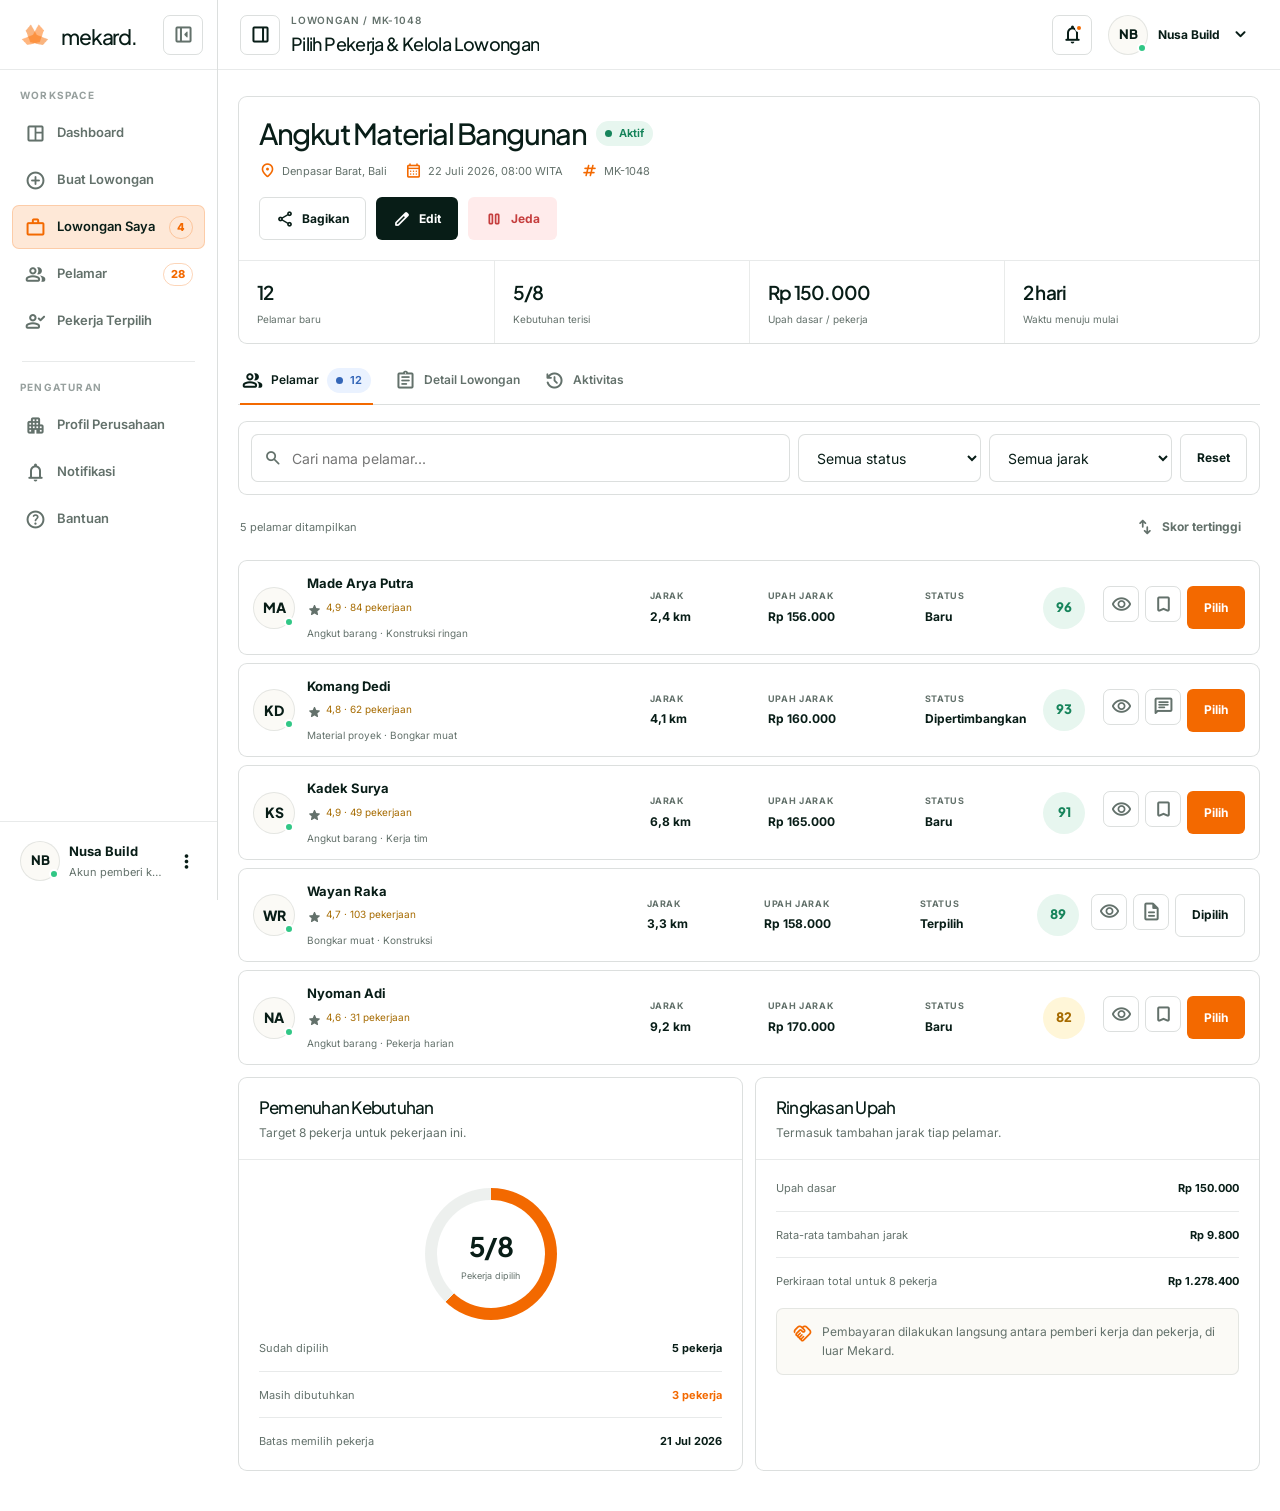
==== employer/jobs/123/index.html @ ab4a64ca "fix: revisi" ====
<!doctype html>
<html lang="id">
<head>
<meta charset="utf-8"/>
<meta content="width=device-width, initial-scale=1" name="viewport"/>
<meta content="Halaman pemberi kerja untuk melihat pelamar, membandingkan saran upah, dan memilih pekerja." name="description"/>
<title>Pilih Pekerja &amp; Kelola Lowongan | Mekard Pemberi Kerja</title>
<link href="https://fonts.googleapis.com" rel="preconnect"/>
<link crossorigin="" href="https://fonts.gstatic.com" rel="preconnect"/>
<link href="https://fonts.googleapis.com/css2?family=Inter:wght@400;500;600;700&amp;family=Plus+Jakarta+Sans:wght@500;600;700&amp;family=Material+Symbols+Rounded:opsz,wght,FILL,GRAD@20..48,400,0,0" rel="stylesheet"/>
<link href="../../../assets/dashboard.css" rel="stylesheet"/>
</head>
<body data-sidebar="normal">
<div class="app-shell">
<aside aria-label="Navigasi pemberi kerja" class="sidebar">
<div class="sidebar__header">
<a aria-label="Mekard, buka dashboard pemberi kerja" class="brand" href="../../dashboard/"><img alt="" aria-hidden="true" class="brand__mark" height="197" src="../../../assets/mekard-mark.png" width="197"/><span class="brand__word">mekard.</span></a>
<button aria-label="Perkecil sidebar" class="sidebar__quick-toggle" data-sidebar-close="" type="button">
<span aria-hidden="true" class="material-symbols-rounded">left_panel_close</span>
</button>
</div>
<div class="sidebar__content">
<p class="sidebar__label">Workspace</p>
<nav class="sidebar__nav">
<a class="nav-item" data-tooltip="Dashboard" href="../../dashboard/">
<span aria-hidden="true" class="nav-item__icon material-symbols-rounded">space_dashboard</span>
<span class="nav-item__text">Dashboard</span>
</a>
<a class="nav-item" data-tooltip="Buat Lowongan" href="../create/">
<span aria-hidden="true" class="nav-item__icon material-symbols-rounded">add_circle</span>
<span class="nav-item__text">Buat Lowongan</span>
</a>
<a class="nav-item is-active" data-tooltip="Lowongan Saya" href="./">
<span aria-hidden="true" class="nav-item__icon material-symbols-rounded">work</span>
<span class="nav-item__text">Lowongan Saya</span>
<span class="nav-item__badge">4</span>
</a>
<a class="nav-item" data-tooltip="Pelamar" href="#applicants">
<span aria-hidden="true" class="nav-item__icon material-symbols-rounded">group</span>
<span class="nav-item__text">Pelamar</span>
<span class="nav-item__badge">28</span>
</a>
<a class="nav-item" data-tooltip="Pekerja Terpilih" href="#applicants">
<span aria-hidden="true" class="nav-item__icon material-symbols-rounded">person_check</span>
<span class="nav-item__text">Pekerja Terpilih</span>
</a>
</nav>
<div class="sidebar__divider"></div>
<p class="sidebar__label">Pengaturan</p>
<nav class="sidebar__nav">
<a class="nav-item" data-tooltip="Profil Perusahaan" href="#">
<span aria-hidden="true" class="nav-item__icon material-symbols-rounded">apartment</span>
<span class="nav-item__text">Profil Perusahaan</span>
</a>
<a class="nav-item" data-tooltip="Notifikasi" href="#">
<span aria-hidden="true" class="nav-item__icon material-symbols-rounded">notifications</span>
<span class="nav-item__text">Notifikasi</span>
</a>
<a class="nav-item" data-tooltip="Bantuan" href="#">
<span aria-hidden="true" class="nav-item__icon material-symbols-rounded">help</span>
<span class="nav-item__text">Bantuan</span>
</a>
</nav>
</div>
<div class="sidebar__footer">
<a class="sidebar-profile" href="#profil">
<span class="avatar">NB</span>
<span class="sidebar-profile__copy"><strong>Nusa Build</strong><span>Akun pemberi kerja</span></span>
<span aria-hidden="true" class="material-symbols-rounded">more_vert</span>
</a>
</div>
</aside>
<div aria-hidden="true" class="mobile-overlay" data-mobile-overlay=""></div>
<div class="main-shell">
<header class="topbar">
<div class="topbar__left">
<button aria-label="Ganti tampilan sidebar" class="icon-button sidebar-state-button" data-sidebar-cycle="" title="Ganti tampilan sidebar" type="button">
<span aria-hidden="true" class="material-symbols-rounded">dock_to_left</span>
</button>
<div class="page-heading">
<span class="page-heading__eyebrow">Lowongan / MK-1048</span>
<h1>Pilih Pekerja &amp; Kelola Lowongan</h1>
</div>
</div>
<div class="topbar__right">
<label class="topbar-search">
<span aria-hidden="true" class="material-symbols-rounded">search</span>
<span class="sr-only">Cari pelamar</span>
<input data-applicant-search="" placeholder="Cari pelamar..." type="search"/>
</label>
<button aria-label="Notifikasi" class="icon-button notification-dot" data-demo-action="" data-demo-message="12 pelamar baru untuk lowongan ini." data-demo-title="Notifikasi" type="button">
<span aria-hidden="true" class="material-symbols-rounded">notifications</span>
</button>
<button aria-label="Buka profil" class="header-profile" type="button">
<span class="avatar">NB</span>
<span class="header-profile__copy"><strong>Nusa Build</strong><span>Pemberi kerja terverifikasi</span></span>
<span aria-hidden="true" class="material-symbols-rounded">expand_more</span>
</button>
</div>
</header>
<main class="app-content" id="main-content">
<section aria-labelledby="job-title" class="card job-hero">
<div class="job-hero__top">
<div>
<div class="job-hero__title-row">
<h2 id="job-title">Angkut Material Bangunan</h2>
<span class="status status--active">Aktif</span>
</div>
<div class="job-hero__meta">
<span><span aria-hidden="true" class="material-symbols-rounded">location_on</span> Denpasar Barat, Bali</span>
<span><span aria-hidden="true" class="material-symbols-rounded">calendar_month</span> 22 Juli 2026, 08:00 WITA</span>
<span><span aria-hidden="true" class="material-symbols-rounded">tag</span> MK-1048</span>
</div>
</div>
<div class="content-header__actions">
<button class="button button--outline" data-demo-action="" data-demo-message="Tautan lowongan siap dibagikan." data-demo-title="Tautan disalin" type="button">
<span aria-hidden="true" class="material-symbols-rounded">share</span> Bagikan
                </button>
<a class="button button--dark" href="../create/">
<span aria-hidden="true" class="material-symbols-rounded">edit</span> Edit
                </a>
<button class="button button--danger" data-demo-action="" data-demo-message="Lowongan tidak menerima pelamar baru sementara waktu." data-demo-title="Lowongan dijeda" type="button">
<span aria-hidden="true" class="material-symbols-rounded">pause</span> Jeda
                </button>
</div>
</div>
<div class="job-hero__stats">
<div class="job-hero__stat"><strong>12</strong><span>Pelamar baru</span></div>
<div class="job-hero__stat"><strong data-current="5" data-quota-value="" data-total="8">5/8</strong><span>Kebutuhan terisi</span></div>
<div class="job-hero__stat"><strong>Rp 150.000</strong><span>Upah dasar / pekerja</span></div>
<div class="job-hero__stat"><strong>2 hari</strong><span>Waktu menuju mulai</span></div>
</div>
</section>
<nav aria-label="Navigasi detail lowongan" class="card tabs" data-tabs="job-detail">
<button aria-selected="true" class="tab-button is-active" data-tab-target="applicants-panel" role="tab" type="button">
<span aria-hidden="true" class="material-symbols-rounded">group</span> Pelamar <span class="status status--info">12</span>
</button>
<button aria-selected="false" class="tab-button" data-tab-target="detail-panel" role="tab" type="button">
<span aria-hidden="true" class="material-symbols-rounded">assignment</span> Detail Lowongan
            </button>
<button aria-selected="false" class="tab-button" data-tab-target="activity-panel" role="tab" type="button">
<span aria-hidden="true" class="material-symbols-rounded">history</span> Aktivitas
            </button>
</nav>
<section aria-labelledby="applicants" class="tab-panel is-active" data-tab-group="job-detail" id="applicants-panel">
<div class="applicants-layout">
<div>
<div class="card filter-bar">
<label class="filter-input">
<span aria-hidden="true" class="material-symbols-rounded">search</span>
<span class="sr-only">Cari nama pelamar</span>
<input class="input" data-applicant-search="" placeholder="Cari nama pelamar..." type="search"/>
</label>
<label>
<span class="sr-only">Filter status</span>
<select class="select" data-applicant-status="">
<option value="all">Semua status</option>
<option value="new">Baru</option>
<option value="shortlisted">Dipertimbangkan</option>
<option value="hired">Terpilih</option>
</select>
</label>
<label>
<span class="sr-only">Filter jarak</span>
<select class="select" data-applicant-distance="">
<option value="999">Semua jarak</option>
<option value="3">Maks. 3 km</option>
<option value="5">Maks. 5 km</option>
<option value="10">Maks. 10 km</option>
</select>
</label>
<button class="button button--outline" data-reset-filter="" type="button">Reset</button>
</div>
<div class="inline-actions" style="justify-content: space-between; margin: 0 2px 12px">
<span class="muted" data-applicant-result="" style="font-size: 11px">5 pelamar ditampilkan</span>
<button class="button button--ghost button--small" data-demo-action="" data-demo-message="Pelamar diurutkan berdasarkan skor kecocokan." data-demo-title="Urutan diperbarui" type="button">
<span aria-hidden="true" class="material-symbols-rounded">swap_vert</span> Skor tertinggi
                  </button>
</div>
<div class="applicant-list" id="applicants">
<article class="applicant-card" data-applicant-card="" data-distance="2.4" data-name="Made Arya Putra" data-status="new" data-wage="Rp 156.000">
<div class="applicant-person">
<span class="avatar">MA</span>
<div class="applicant-person__copy">
<strong>Made Arya Putra</strong>
<span class="rating"><span aria-hidden="true" class="material-symbols-rounded">star</span> 4,9 · 84 pekerjaan</span>
<span>Angkut barang · Konstruksi ringan</span>
</div>
</div>
<div class="applicant-fact"><span>Jarak</span><strong>2,4 km</strong></div>
<div class="applicant-fact"><span>Upah jarak</span><strong>Rp 156.000</strong></div>
<div class="applicant-fact"><span>Status</span><strong data-applicant-status-label="">Baru</strong></div>
<span class="score" title="Skor kecocokan">96</span>
<div class="applicant-actions">
<button aria-label="Lihat profil" class="icon-button" data-demo-action="" data-demo-message="Profil Made Arya Putra ditampilkan." data-demo-title="Profil dibuka" type="button"><span aria-hidden="true" class="material-symbols-rounded">visibility</span></button>
<button aria-label="Simpan pelamar" class="icon-button" data-demo-action="" data-demo-message="Made Arya Putra masuk daftar pilihan." data-demo-title="Pelamar disimpan" type="button"><span aria-hidden="true" class="material-symbols-rounded">bookmark</span></button>
<button class="button button--primary button--small" data-hire-applicant="" type="button">Pilih</button>
</div>
</article>
<article class="applicant-card" data-applicant-card="" data-distance="4.1" data-name="Komang Dedi" data-status="shortlisted" data-wage="Rp 160.000">
<div class="applicant-person">
<span class="avatar">KD</span>
<div class="applicant-person__copy">
<strong>Komang Dedi</strong>
<span class="rating"><span aria-hidden="true" class="material-symbols-rounded">star</span> 4,8 · 62 pekerjaan</span>
<span>Material proyek · Bongkar muat</span>
</div>
</div>
<div class="applicant-fact"><span>Jarak</span><strong>4,1 km</strong></div>
<div class="applicant-fact"><span>Upah jarak</span><strong>Rp 160.000</strong></div>
<div class="applicant-fact"><span>Status</span><strong data-applicant-status-label="">Dipertimbangkan</strong></div>
<span class="score">93</span>
<div class="applicant-actions">
<button aria-label="Lihat profil" class="icon-button" data-demo-action="" data-demo-message="Profil Komang Dedi ditampilkan." data-demo-title="Profil dibuka" type="button"><span aria-hidden="true" class="material-symbols-rounded">visibility</span></button>
<button aria-label="Kirim pesan" class="icon-button" data-demo-action="" data-demo-message="Ruang percakapan dengan Komang Dedi dibuka." data-demo-title="Pesan dibuka" type="button"><span aria-hidden="true" class="material-symbols-rounded">chat</span></button>
<button class="button button--primary button--small" data-hire-applicant="" type="button">Pilih</button>
</div>
</article>
<article class="applicant-card" data-applicant-card="" data-distance="6.8" data-name="Kadek Surya" data-status="new" data-wage="Rp 165.000">
<div class="applicant-person">
<span class="avatar">KS</span>
<div class="applicant-person__copy">
<strong>Kadek Surya</strong>
<span class="rating"><span aria-hidden="true" class="material-symbols-rounded">star</span> 4,9 · 49 pekerjaan</span>
<span>Angkut barang · Kerja tim</span>
</div>
</div>
<div class="applicant-fact"><span>Jarak</span><strong>6,8 km</strong></div>
<div class="applicant-fact"><span>Upah jarak</span><strong>Rp 165.000</strong></div>
<div class="applicant-fact"><span>Status</span><strong data-applicant-status-label="">Baru</strong></div>
<span class="score">91</span>
<div class="applicant-actions">
<button aria-label="Lihat profil" class="icon-button" data-demo-action="" data-demo-message="Profil Kadek Surya ditampilkan." data-demo-title="Profil dibuka" type="button"><span aria-hidden="true" class="material-symbols-rounded">visibility</span></button>
<button aria-label="Simpan pelamar" class="icon-button" data-demo-action="" data-demo-message="Kadek Surya masuk daftar pilihan." data-demo-title="Pelamar disimpan" type="button"><span aria-hidden="true" class="material-symbols-rounded">bookmark</span></button>
<button class="button button--primary button--small" data-hire-applicant="" type="button">Pilih</button>
</div>
</article>
<article class="applicant-card" data-applicant-card="" data-distance="3.3" data-name="Wayan Raka" data-status="hired" data-wage="Rp 158.000">
<div class="applicant-person">
<span class="avatar">WR</span>
<div class="applicant-person__copy">
<strong>Wayan Raka</strong>
<span class="rating"><span aria-hidden="true" class="material-symbols-rounded">star</span> 4,7 · 103 pekerjaan</span>
<span>Bongkar muat · Konstruksi</span>
</div>
</div>
<div class="applicant-fact"><span>Jarak</span><strong>3,3 km</strong></div>
<div class="applicant-fact"><span>Upah jarak</span><strong>Rp 158.000</strong></div>
<div class="applicant-fact"><span>Status</span><strong data-applicant-status-label="">Terpilih</strong></div>
<span class="score">89</span>
<div class="applicant-actions">
<button aria-label="Lihat profil" class="icon-button" data-demo-action="" data-demo-message="Profil Wayan Raka ditampilkan." data-demo-title="Profil dibuka" type="button"><span aria-hidden="true" class="material-symbols-rounded">visibility</span></button>
<button aria-label="Lihat detail pekerja terpilih" class="icon-button" data-demo-action="" data-demo-message="Detail Wayan Raka sebagai pekerja terpilih ditampilkan." data-demo-title="Detail pilihan dibuka" type="button"><span aria-hidden="true" class="material-symbols-rounded">description</span></button>
<button class="button button--outline button--small" disabled="" type="button">Dipilih</button>
</div>
</article>
<article class="applicant-card" data-applicant-card="" data-distance="9.2" data-name="Nyoman Adi" data-status="new" data-wage="Rp 170.000">
<div class="applicant-person">
<span class="avatar">NA</span>
<div class="applicant-person__copy">
<strong>Nyoman Adi</strong>
<span class="rating"><span aria-hidden="true" class="material-symbols-rounded">star</span> 4,6 · 31 pekerjaan</span>
<span>Angkut barang · Pekerja harian</span>
</div>
</div>
<div class="applicant-fact"><span>Jarak</span><strong>9,2 km</strong></div>
<div class="applicant-fact"><span>Upah jarak</span><strong>Rp 170.000</strong></div>
<div class="applicant-fact"><span>Status</span><strong data-applicant-status-label="">Baru</strong></div>
<span class="score score--medium">82</span>
<div class="applicant-actions">
<button aria-label="Lihat profil" class="icon-button" data-demo-action="" data-demo-message="Profil Nyoman Adi ditampilkan." data-demo-title="Profil dibuka" type="button"><span aria-hidden="true" class="material-symbols-rounded">visibility</span></button>
<button aria-label="Simpan pelamar" class="icon-button" data-demo-action="" data-demo-message="Nyoman Adi masuk daftar pilihan." data-demo-title="Pelamar disimpan" type="button"><span aria-hidden="true" class="material-symbols-rounded">bookmark</span></button>
<button class="button button--primary button--small" data-hire-applicant="" type="button">Pilih</button>
</div>
</article>
</div>
</div>
<aside>
<article class="card">
<header class="card__header">
<div class="card__header-copy"><h3 class="card-title">Pemenuhan Kebutuhan</h3><p>Target 8 pekerja untuk pekerjaan ini.</p></div>
</header>
<div class="card__body">
<div class="quota-ring" data-quota-ring="">
<div class="quota-ring__copy"><strong data-current="5" data-quota-value="" data-total="8">5/8</strong><span>Pekerja dipilih</span></div>
</div>
<div class="summary-list">
<div class="summary-row"><span>Sudah dipilih</span><strong>5 pekerja</strong></div>
<div class="summary-row"><span>Masih dibutuhkan</span><strong class="text-orange">3 pekerja</strong></div>
<div class="summary-row"><span>Batas memilih pekerja</span><strong>21 Jul 2026</strong></div>
</div>
</div>
</article>
<article class="card" style="margin-top: 18px">
<header class="card__header">
<div class="card__header-copy"><h3 class="card-title">Ringkasan Upah</h3><p>Termasuk tambahan jarak tiap pelamar.</p></div>
</header>
<div class="card__body">
<div class="summary-list">
<div class="summary-row"><span>Upah dasar</span><strong>Rp 150.000</strong></div>
<div class="summary-row"><span>Rata-rata tambahan jarak</span><strong>Rp 9.800</strong></div>
<div class="summary-row"><span>Perkiraan total untuk 8 pekerja</span><strong>Rp 1.278.400</strong></div>
</div>
<div class="system-note system-note--compact"><span aria-hidden="true" class="material-symbols-rounded">handshake</span><span>Pembayaran dilakukan langsung antara pemberi kerja dan pekerja, di luar Mekard.</span></div>
</div>
</article>
</aside>
</div>
</section>
<section class="tab-panel" data-tab-group="job-detail" id="detail-panel">
<div class="detail-grid">
<article class="card detail-block">
<header class="card__header"><div class="card__header-copy"><h3 class="card-title">Deskripsi Pekerjaan</h3><p>Informasi yang ditampilkan kepada pekerja.</p></div></header>
<div class="card__body"><p>Memindahkan semen, pasir, bata, dan material ringan dari area bongkar menuju tempat penyimpanan proyek. Pekerja mengikuti arahan mandor, menjaga area tetap aman, dan menggunakan alat pelindung yang disediakan.</p></div>
</article>
<article class="card detail-block">
<header class="card__header"><div class="card__header-copy"><h3 class="card-title">Rincian Pekerjaan</h3><p>Rincian yang dipakai untuk saran upah dan pelaksanaan kerja.</p></div></header>
<div class="card__body">
<div class="detail-list">
<div><span>Kategori</span><strong>Angkut &amp; Pindahan</strong></div>
<div><span>Keterampilan</span><strong>Terampil</strong></div>
<div><span>Durasi</span><strong>5 jam</strong></div>
<div><span>Risiko</span><strong>Sedang</strong></div>
<div><span>Jadwal</span><strong>Normal</strong></div>
<div><span>APD</span><strong>Disediakan</strong></div>
</div>
</div>
</article>
<article class="card detail-block">
<header class="card__header"><div class="card__header-copy"><h3 class="card-title">Lokasi Kerja</h3><p>Area kerja dan instruksi kedatangan.</p></div></header>
<div class="card__body"><p>Jl. Mahendradata No. 18, Denpasar Barat, Bali. Masuk melalui gerbang proyek sebelah utara dan lapor kepada petugas keamanan sebelum menuju area bongkar.</p></div>
</article>
<article class="card detail-block">
<header class="card__header"><div class="card__header-copy"><h3 class="card-title">Catatan Upah</h3><p>Hal yang perlu dibicarakan langsung dengan pekerja.</p></div></header>
<div class="card__body"><p>Besaran upah ditampilkan di Mekard sebagai acuan. Cara dan waktu pembayaran disepakati langsung antara pemberi kerja dan pekerja di luar Mekard.</p></div>
</article>
</div>
</section>
<section class="tab-panel" data-tab-group="job-detail" id="activity-panel">
<article class="card">
<header class="card__header"><div class="card__header-copy"><h3 class="card-title">Perkembangan Lowongan</h3><p>Pembaruan terbaru dari lowongan dan pelamar.</p></div></header>
<div class="card__body timeline">
<div class="timeline-item">
<span class="timeline-item__icon"><span aria-hidden="true" class="material-symbols-rounded">person_add</span></span>
<div class="timeline-item__copy"><strong>Made Arya Putra melamar</strong><span>Skor kecocokan 96 dan jarak 2,4 km.</span></div>
<time>18:42</time>
</div>
<div class="timeline-item">
<span class="timeline-item__icon"><span aria-hidden="true" class="material-symbols-rounded">payments</span></span>
<div class="timeline-item__copy"><strong>Rekomendasi upah diperbarui</strong><span>Kompensasi jarak menyesuaikan lokasi pelamar terbaru.</span></div>
<time>17:10</time>
</div>
<div class="timeline-item">
<span class="timeline-item__icon"><span aria-hidden="true" class="material-symbols-rounded">group_add</span></span>
<div class="timeline-item__copy"><strong>Wayan Raka dipilih</strong><span>Wayan sudah diberi kabar dan kebutuhan pekerja telah diperbarui.</span></div>
<time>14:25</time>
</div>
<div class="timeline-item">
<span class="timeline-item__icon"><span aria-hidden="true" class="material-symbols-rounded">publish</span></span>
<div class="timeline-item__copy"><strong>Lowongan dipublikasikan</strong><span>Lowongan tersedia untuk pekerja di radius 15 km.</span></div>
<time>19 Jul</time>
</div>
</div>
</article>
</section>
</main>
</div>
</div>
<div class="modal-backdrop" data-modal-backdrop="" hidden="">
<section aria-labelledby="hire-modal-title" aria-modal="true" class="modal" role="dialog">
<div class="modal__body">
<span aria-hidden="true" class="modal__icon material-symbols-rounded">person_check</span>
<h2 id="hire-modal-title">Pilih pekerja ini?</h2>
<p>Anda akan memilih <strong data-modal-name="">Pelamar</strong> untuk pekerjaan ini. Pastikan jadwal dan upah sudah dibicarakan langsung.</p>
<div class="modal__summary">
<div><span>Upah yang ditawarkan</span><strong data-modal-wage="">—</strong></div>
<div><span>Jarak ke lokasi</span><strong data-modal-distance="">—</strong></div>
<div><span>Pembayaran</span><strong class="text-orange">Diatur langsung</strong></div>
</div>
</div>
<footer class="modal__footer">
<button class="button button--outline" data-modal-close="" type="button">Batal</button>
<button class="button button--primary" data-confirm-hire="" type="button"><span aria-hidden="true" class="material-symbols-rounded">check</span> Ya, Pilih Pekerja</button>
</footer>
</section>
</div>
<div aria-live="polite" class="toast-region" data-toast-region=""></div>
<script src="../../../assets/dashboard.js"></script>
</body>
</html>
---- assets/dashboard.css ----
:root {
  --ink: #081d17;
  --ink-2: #12362c;
  --orange: #f36900;
  --orange-dark: #d95e00;
  --paper: #fbfaf6;
  --muted: #63716b;
  --white: #ffffff;
  --line: rgba(8, 29, 23, 0.14);
  --line-soft: rgba(8, 29, 23, 0.08);
  --orange-soft: rgba(243, 105, 0, 0.13);
  --orange-hover: #fee8d7;
  --green-soft: #e7f6ef;
  --green: #16845b;
  --yellow-soft: #fff6d8;
  --yellow: #a66b00;
  --red-soft: #ffebeb;
  --red: #c53d3d;
  --blue-soft: #eaf2ff;
  --blue: #3466b8;
  --sidebar-wide: 280px;
  --sidebar-compact: 88px;
  --header-height: 76px;
  --radius-xs: 6px;
  --radius-sm: 10px;
  --radius-md: 18px;
  --radius-lg: 26px;
  --shadow-soft: 0 18px 48px rgba(8, 29, 23, 0.08);
  --shadow-card: 0 10px 26px rgba(8, 29, 23, 0.06);
}

*,
*::before,
*::after {
  box-sizing: border-box;
}

html {
  scroll-behavior: smooth;
}

body {
  margin: 0;
  min-width: 320px;
  color: var(--ink);
  background: var(--paper);
  font-family: "Inter", system-ui, -apple-system, BlinkMacSystemFont, "Segoe UI", sans-serif;
  font-size: 15px;
  line-height: 1.5;
  -webkit-font-smoothing: antialiased;
  text-rendering: optimizeLegibility;
}

button,
input,
select,
textarea {
  font: inherit;
}

button,
a {
  -webkit-tap-highlight-color: transparent;
}

a {
  color: inherit;
  text-decoration: none;
}

button {
  color: inherit;
}

img,
svg {
  display: block;
  max-width: 100%;
}

[hidden] {
  display: none !important;
}

.sr-only {
  position: absolute;
  width: 1px;
  height: 1px;
  padding: 0;
  margin: -1px;
  overflow: hidden;
  clip: rect(0, 0, 0, 0);
  white-space: nowrap;
  border: 0;
}

.material-symbols-rounded {
  font-size: 21px;
  line-height: 1;
  font-variation-settings: "FILL" 0, "wght" 500, "GRAD" 0, "opsz" 24;
}

/* App shell */
.app-shell {
  min-height: 100vh;
}

.sidebar {
  position: fixed;
  inset: 0 auto 0 0;
  z-index: 140;
  width: var(--sidebar-wide);
  display: flex;
  flex-direction: column;
  color: var(--white);
  background: var(--ink);
  border-right: 1px solid rgba(255, 255, 255, 0.08);
  transition: width 220ms ease, transform 220ms ease;
}

.sidebar__header {
  min-height: var(--header-height);
  display: flex;
  align-items: center;
  justify-content: space-between;
  gap: 12px;
  padding: 0 20px 0 24px;
  border-bottom: 1px solid rgba(255, 255, 255, 0.09);
}

.brand {
  position: relative;
  min-width: 0;
  display: inline-flex;
  align-items: center;
  gap: 10px;
  padding-top: 5px;
  font-family: "Plus Jakarta Sans", sans-serif;
  font-size: 23px;
  font-weight: 600;
  letter-spacing: -0.055em;
  white-space: nowrap;
}

.brand__symbol {
  width: 30px;
  height: 30px;
  flex: 0 0 30px;
  display: inline-grid;
  place-items: center;
  color: var(--ink);
  background: var(--orange);
  border-radius: 9px 9px 9px 2px;
  font-size: 18px;
  font-weight: 800;
  letter-spacing: -0.06em;
}

.brand__word {
  overflow: hidden;
  transition: opacity 160ms ease, width 200ms ease;
}

.sidebar__quick-toggle,
.icon-button {
  width: 42px;
  height: 42px;
  flex: 0 0 42px;
  display: inline-flex;
  align-items: center;
  justify-content: center;
  background: transparent;
  border: 1px solid rgba(255, 255, 255, 0.15);
  border-radius: var(--radius-sm);
  cursor: pointer;
  transition: background-color 160ms ease, border-color 160ms ease, transform 160ms ease;
}

.sidebar__quick-toggle:hover,
.sidebar__quick-toggle:focus-visible {
  background: rgba(255, 255, 255, 0.08);
  border-color: rgba(255, 255, 255, 0.26);
}

.sidebar__content {
  min-height: 0;
  flex: 1 1 auto;
  overflow-y: auto;
  padding: 22px 16px;
  scrollbar-width: thin;
  scrollbar-color: rgba(255, 255, 255, 0.2) transparent;
}

.sidebar__label {
  margin: 0 10px 10px;
  color: rgba(255, 255, 255, 0.42);
  font-size: 11px;
  font-weight: 700;
  letter-spacing: 0.12em;
  text-transform: uppercase;
  white-space: nowrap;
  overflow: hidden;
}

.sidebar__nav {
  display: grid;
  gap: 6px;
}

.nav-item {
  position: relative;
  min-height: 48px;
  display: flex;
  align-items: center;
  gap: 14px;
  padding: 0 13px;
  color: rgba(255, 255, 255, 0.72);
  border-radius: 9px;
  font-size: 14px;
  font-weight: 600;
  white-space: nowrap;
  transition: color 160ms ease, background-color 160ms ease;
}

.nav-item:hover,
.nav-item:focus-visible {
  color: var(--white);
  background: rgba(255, 255, 255, 0.07);
  outline: 0;
}

.nav-item.is-active {
  color: var(--white);
  background: var(--orange);
}

.nav-item__icon {
  width: 24px;
  flex: 0 0 24px;
  display: inline-flex;
  justify-content: center;
}

.nav-item__text {
  overflow: hidden;
  text-overflow: ellipsis;
  transition: opacity 140ms ease;
}

.nav-item__badge {
  min-width: 23px;
  height: 23px;
  display: inline-flex;
  align-items: center;
  justify-content: center;
  margin-left: auto;
  padding: 0 7px;
  color: var(--ink);
  background: var(--white);
  border-radius: 999px;
  font-size: 11px;
  font-weight: 800;
}

.sidebar__divider {
  height: 1px;
  margin: 22px 10px;
  background: rgba(255, 255, 255, 0.1);
}

.sidebar__footer {
  padding: 16px;
  border-top: 1px solid rgba(255, 255, 255, 0.09);
}

.sidebar-profile {
  display: flex;
  align-items: center;
  gap: 12px;
  padding: 11px;
  background: rgba(255, 255, 255, 0.06);
  border: 1px solid rgba(255, 255, 255, 0.09);
  border-radius: 12px;
}

.avatar {
  position: relative;
  width: 40px;
  height: 40px;
  flex: 0 0 40px;
  display: inline-flex;
  align-items: center;
  justify-content: center;
  color: var(--ink);
  background: var(--orange-hover);
  border-radius: 50%;
  font-family: "Plus Jakarta Sans", sans-serif;
  font-size: 13px;
  font-weight: 800;
}

.avatar::after {
  content: "";
  position: absolute;
  right: 0;
  bottom: 1px;
  width: 10px;
  height: 10px;
  background: #31c786;
  border: 2px solid var(--ink);
  border-radius: 50%;
}

.sidebar-profile__copy {
  min-width: 0;
  flex: 1;
  overflow: hidden;
}

.sidebar-profile__copy strong,
.sidebar-profile__copy span {
  display: block;
  overflow: hidden;
  text-overflow: ellipsis;
  white-space: nowrap;
}

.sidebar-profile__copy strong {
  font-size: 13px;
}

.sidebar-profile__copy span {
  margin-top: 2px;
  color: rgba(255, 255, 255, 0.52);
  font-size: 11px;
}

.main-shell {
  min-height: 100vh;
  margin-left: var(--sidebar-wide);
  transition: margin-left 220ms ease;
}

.topbar {
  position: sticky;
  top: 0;
  z-index: 100;
  min-height: var(--header-height);
  display: grid;
  grid-template-columns: minmax(0, 1fr) auto;
  align-items: center;
  gap: 24px;
  padding: 0 34px;
  background: rgba(255, 255, 255, 0.93);
  border-bottom: 1px solid var(--line-soft);
  backdrop-filter: blur(14px);
  -webkit-backdrop-filter: blur(14px);
}

.topbar__left,
.topbar__right {
  min-width: 0;
  display: flex;
  align-items: center;
}

.topbar__left {
  gap: 14px;
}

.topbar__right {
  justify-content: flex-end;
  gap: 10px;
}

.topbar .icon-button {
  color: var(--ink);
  border-color: var(--line);
}

.topbar .icon-button:hover,
.topbar .icon-button:focus-visible {
  color: var(--orange);
  background: var(--orange-hover);
  border-color: rgba(243, 105, 0, 0.3);
  outline: 0;
}

.sidebar-state-button {
  display: inline-flex;
}

.page-heading {
  min-width: 0;
}

.page-heading__eyebrow {
  display: block;
  margin-bottom: 2px;
  color: var(--muted);
  font-size: 11px;
  font-weight: 700;
  text-transform: uppercase;
  letter-spacing: 0.08em;
}

.page-heading h1 {
  margin: 0;
  overflow: hidden;
  font-family: "Plus Jakarta Sans", sans-serif;
  font-size: 21px;
  font-weight: 650;
  letter-spacing: -0.035em;
  text-overflow: ellipsis;
  white-space: nowrap;
}

.topbar-search {
  position: relative;
  width: min(31vw, 380px);
}

.topbar-search .material-symbols-rounded {
  position: absolute;
  left: 15px;
  top: 50%;
  color: var(--muted);
  transform: translateY(-50%);
  pointer-events: none;
}

.topbar-search input {
  width: 100%;
  height: 44px;
  padding: 0 16px 0 44px;
  color: var(--ink);
  background: var(--paper);
  border: 1px solid transparent;
  border-radius: var(--radius-sm);
  outline: 0;
  transition: background-color 160ms ease, border-color 160ms ease;
}

.topbar-search input:focus {
  background: var(--white);
  border-color: rgba(243, 105, 0, 0.45);
}

.notification-dot {
  position: relative;
}

.notification-dot::after {
  content: "";
  position: absolute;
  top: 8px;
  right: 8px;
  width: 8px;
  height: 8px;
  background: var(--orange);
  border: 2px solid var(--white);
  border-radius: 50%;
}

.header-profile {
  min-width: 0;
  display: flex;
  align-items: center;
  gap: 10px;
  padding: 5px 6px 5px 5px;
  background: transparent;
  border: 1px solid transparent;
  border-radius: 12px;
  cursor: pointer;
}

.header-profile:hover,
.header-profile:focus-visible {
  background: var(--paper);
  border-color: var(--line-soft);
  outline: 0;
}

.header-profile__copy {
  min-width: 0;
  text-align: left;
}

.header-profile__copy strong,
.header-profile__copy span {
  display: block;
  max-width: 150px;
  overflow: hidden;
  text-overflow: ellipsis;
  white-space: nowrap;
}

.header-profile__copy strong {
  font-size: 12px;
}

.header-profile__copy span {
  color: var(--muted);
  font-size: 10px;
}

.app-content {
  width: min(100%, 1620px);
  margin-inline: auto;
  padding: 34px;
}

.mobile-overlay {
  position: fixed;
  inset: 0;
  z-index: 130;
  background: rgba(8, 29, 23, 0.54);
  opacity: 0;
  visibility: hidden;
  transition: opacity 180ms ease, visibility 180ms ease;
}

/* Sidebar states */
body[data-sidebar="compact"] .sidebar {
  width: var(--sidebar-compact);
}

body[data-sidebar="compact"] .main-shell {
  margin-left: var(--sidebar-compact);
}

body[data-sidebar="compact"] .sidebar__header {
  justify-content: center;
  padding-inline: 12px;
}

body[data-sidebar="compact"] .brand__word,
body[data-sidebar="compact"] .sidebar__label,
body[data-sidebar="compact"] .nav-item__text,
body[data-sidebar="compact"] .nav-item__badge,
body[data-sidebar="compact"] .sidebar-profile__copy,
body[data-sidebar="compact"] .sidebar-profile > .material-symbols-rounded,
body[data-sidebar="compact"] .sidebar__quick-toggle {
  display: none;
}

body[data-sidebar="compact"] .sidebar__content {
  padding-inline: 12px;
}

body[data-sidebar="compact"] .nav-item {
  justify-content: center;
  padding-inline: 0;
}

body[data-sidebar="compact"] .nav-item::after {
  content: attr(data-tooltip);
  position: absolute;
  left: calc(100% + 12px);
  top: 50%;
  z-index: 20;
  padding: 8px 10px;
  color: var(--white);
  background: var(--ink);
  border-radius: 6px;
  font-size: 12px;
  opacity: 0;
  visibility: hidden;
  transform: translateY(-50%) translateX(-4px);
  transition: opacity 130ms ease, transform 130ms ease, visibility 130ms ease;
  pointer-events: none;
}

body[data-sidebar="compact"] .nav-item:hover::after,
body[data-sidebar="compact"] .nav-item:focus-visible::after {
  opacity: 1;
  visibility: visible;
  transform: translateY(-50%) translateX(0);
}

body[data-sidebar="compact"] .sidebar-profile {
  justify-content: center;
  padding: 8px;
}

body[data-sidebar="hidden"] .sidebar {
  transform: translateX(-100%);
}

body[data-sidebar="hidden"] .main-shell {
  margin-left: 0;
}

/* Shared content */
.content-header {
  display: flex;
  align-items: flex-end;
  justify-content: space-between;
  gap: 28px;
  margin-bottom: 26px;
}

.content-header__copy {
  max-width: 760px;
}

.content-header__copy h2,
.card-title,
.modal h2 {
  margin: 0;
  font-family: "Plus Jakarta Sans", sans-serif;
  font-weight: 600;
  letter-spacing: -0.045em;
}

.content-header__copy h2 {
  font-size: clamp(30px, 3.4vw, 44px);
  line-height: 1.08;
}

.content-header__copy p {
  max-width: 680px;
  margin: 12px 0 0;
  color: var(--muted);
  font-size: 15px;
}

.content-header__actions,
.card-actions,
.inline-actions {
  display: flex;
  align-items: center;
  flex-wrap: wrap;
  gap: 10px;
}

.button {
  min-height: 46px;
  display: inline-flex;
  align-items: center;
  justify-content: center;
  gap: 9px;
  padding: 0 18px;
  border: 1px solid transparent;
  border-radius: var(--radius-sm);
  font-size: 13px;
  font-weight: 750;
  cursor: pointer;
  transition: transform 160ms ease, background-color 160ms ease, color 160ms ease, border-color 160ms ease;
}

.button:hover {
  transform: translateY(-1px);
}

.button--primary {
  color: var(--white);
  background: var(--orange);
}

.button--primary:hover,
.button--primary:focus-visible {
  background: var(--orange-dark);
  outline: 0;
}

.button--dark {
  color: var(--white);
  background: var(--ink);
}

.button--dark:hover,
.button--dark:focus-visible {
  background: var(--ink-2);
  outline: 0;
}

.button--outline {
  color: var(--ink);
  background: var(--white);
  border-color: var(--line);
}

.button--outline:hover,
.button--outline:focus-visible {
  color: var(--orange);
  border-color: rgba(243, 105, 0, 0.45);
  outline: 0;
}

.button--ghost {
  color: var(--muted);
  background: transparent;
}

.button--ghost:hover,
.button--ghost:focus-visible {
  color: var(--ink);
  background: var(--paper);
  outline: 0;
}

.button--danger {
  color: var(--red);
  background: var(--red-soft);
}

.button--small {
  min-height: 38px;
  padding-inline: 13px;
  font-size: 12px;
}

.button .material-symbols-rounded {
  font-size: 18px;
}

.card {
  background: var(--white);
  border: 1px solid var(--line-soft);
  border-radius: var(--radius-md);
  box-shadow: var(--shadow-card);
}

.card__header {
  min-height: 74px;
  display: flex;
  align-items: center;
  justify-content: space-between;
  gap: 20px;
  padding: 20px 22px;
  border-bottom: 1px solid var(--line-soft);
}

.card__header-copy p {
  margin: 5px 0 0;
  color: var(--muted);
  font-size: 12px;
}

.card-title {
  font-size: 19px;
}

.card__body {
  padding: 22px;
}

.kicker {
  display: inline-flex;
  align-items: center;
  gap: 8px;
  margin: 0 0 12px;
  color: var(--orange);
  font-size: 11px;
  font-weight: 800;
  text-transform: uppercase;
  letter-spacing: 0.1em;
}

.kicker::before {
  content: "";
  width: 8px;
  height: 8px;
  background: var(--orange);
  border-radius: 50% 50% 50% 0;
}

.status {
  min-height: 28px;
  display: inline-flex;
  align-items: center;
  gap: 7px;
  padding: 0 10px;
  border-radius: 999px;
  font-size: 11px;
  font-weight: 750;
  white-space: nowrap;
}

.status::before {
  content: "";
  width: 7px;
  height: 7px;
  border-radius: 50%;
}

.status--active {
  color: var(--green);
  background: var(--green-soft);
}

.status--active::before {
  background: var(--green);
}

.status--pending {
  color: var(--yellow);
  background: var(--yellow-soft);
}

.status--pending::before {
  background: var(--yellow);
}

.status--draft {
  color: var(--muted);
  background: #eff2f1;
}

.status--draft::before {
  background: var(--muted);
}

.status--closed,
.status--danger {
  color: var(--red);
  background: var(--red-soft);
}

.status--closed::before,
.status--danger::before {
  background: var(--red);
}

.status--info {
  color: var(--blue);
  background: var(--blue-soft);
}

.status--info::before {
  background: var(--blue);
}

.progress {
  overflow: hidden;
  height: 8px;
  background: #edf0ee;
  border-radius: 999px;
}

.progress__bar {
  height: 100%;
  background: var(--orange);
  border-radius: inherit;
}

.muted {
  color: var(--muted);
}

.text-orange {
  color: var(--orange);
}

.text-right {
  text-align: right;
}

/* Dashboard */
.stats-grid {
  display: grid;
  grid-template-columns: repeat(4, minmax(0, 1fr));
  gap: 18px;
}

.metric-card {
  position: relative;
  overflow: hidden;
  min-height: 168px;
  padding: 22px;
}

.metric-card::after {
  content: "";
  position: absolute;
  right: -36px;
  bottom: -52px;
  width: 126px;
  height: 126px;
  background: var(--orange-soft);
  border-radius: 50%;
  filter: blur(2px);
}

.metric-card__top {
  position: relative;
  z-index: 1;
  display: flex;
  align-items: flex-start;
  justify-content: space-between;
  gap: 18px;
}

.metric-card__icon {
  width: 44px;
  height: 44px;
  flex: 0 0 44px;
  display: inline-flex;
  align-items: center;
  justify-content: center;
  color: var(--orange);
  background: var(--orange-soft);
  border-radius: 12px;
}

.metric-card__icon .material-symbols-rounded {
  font-size: 23px;
}

.metric-card__trend {
  display: inline-flex;
  align-items: center;
  gap: 4px;
  color: var(--green);
  font-size: 11px;
  font-weight: 750;
}

.metric-card__trend.is-down {
  color: var(--red);
}

.metric-card__value {
  position: relative;
  z-index: 1;
  display: block;
  margin-top: 21px;
  font-family: "Plus Jakarta Sans", sans-serif;
  font-size: 32px;
  font-weight: 650;
  line-height: 1;
  letter-spacing: -0.05em;
}

.metric-card__label {
  position: relative;
  z-index: 1;
  display: block;
  margin-top: 9px;
  color: var(--muted);
  font-size: 12px;
}

.dashboard-grid {
  display: grid;
  grid-template-columns: minmax(0, 1.55fr) minmax(310px, 0.75fr);
  gap: 18px;
  margin-top: 18px;
}

.chart-shell {
  min-height: 340px;
}

.chart-legend {
  display: flex;
  align-items: center;
  gap: 16px;
  color: var(--muted);
  font-size: 11px;
}

.chart-legend span {
  display: inline-flex;
  align-items: center;
  gap: 6px;
}

.chart-legend i {
  width: 9px;
  height: 9px;
  display: inline-block;
  border-radius: 50%;
}

.chart-legend i:first-child {
  background: var(--orange);
}

.bar-chart {
  height: 240px;
  display: grid;
  grid-template-columns: repeat(7, minmax(0, 1fr));
  align-items: end;
  gap: 14px;
  padding: 12px 4px 0;
  border-bottom: 1px solid var(--line-soft);
  background-image: repeating-linear-gradient(to top, transparent 0, transparent 47px, rgba(8, 29, 23, 0.055) 48px);
}

.bar-chart__item {
  height: 100%;
  display: flex;
  flex-direction: column;
  align-items: center;
  justify-content: flex-end;
  gap: 9px;
}

.bar-chart__bars {
  width: 100%;
  flex: 1;
  display: flex;
  align-items: end;
  justify-content: center;
  gap: 5px;
}

.bar-chart__bar {
  width: min(18px, 36%);
  min-height: 8px;
  background: var(--orange);
  border-radius: 5px 5px 2px 2px;
}

.bar-chart__bar--secondary {
  background: var(--ink);
  opacity: 0.22;
}

.bar-chart__label {
  color: var(--muted);
  font-size: 10px;
}

.action-list {
  display: grid;
  gap: 10px;
}

.action-item {
  display: flex;
  align-items: flex-start;
  gap: 13px;
  padding: 15px;
  background: var(--paper);
  border: 1px solid transparent;
  border-radius: 12px;
  transition: background-color 160ms ease, border-color 160ms ease, transform 160ms ease;
}

.action-item:hover,
.action-item:focus-visible {
  background: var(--orange-hover);
  border-color: rgba(243, 105, 0, 0.2);
  transform: translateX(2px);
  outline: 0;
}

.action-item__icon {
  width: 36px;
  height: 36px;
  flex: 0 0 36px;
  display: inline-flex;
  align-items: center;
  justify-content: center;
  color: var(--orange);
  background: var(--white);
  border-radius: 10px;
}

.action-item__copy {
  min-width: 0;
  flex: 1;
}

.action-item__copy strong,
.action-item__copy span {
  display: block;
}

.action-item__copy strong {
  font-size: 12px;
}

.action-item__copy span {
  margin-top: 4px;
  color: var(--muted);
  font-size: 11px;
}

.action-item > .material-symbols-rounded {
  align-self: center;
  color: var(--muted);
  font-size: 18px;
}

.table-card {
  margin-top: 18px;
}

.table-scroll {
  overflow-x: auto;
}

.data-table {
  width: 100%;
  min-width: 870px;
  border-collapse: collapse;
}

.data-table th,
.data-table td {
  padding: 16px 18px;
  text-align: left;
  border-bottom: 1px solid var(--line-soft);
}

.data-table th {
  color: var(--muted);
  background: #fdfcf9;
  font-size: 10px;
  font-weight: 800;
  letter-spacing: 0.08em;
  text-transform: uppercase;
}

.data-table tbody tr {
  transition: background-color 140ms ease;
}

.data-table tbody tr:hover {
  background: #fffcf8;
}

.data-table tbody tr:last-child td {
  border-bottom: 0;
}

.job-cell {
  min-width: 230px;
}

.job-cell strong,
.job-cell span {
  display: block;
}

.job-cell strong {
  font-size: 13px;
}

.job-cell span {
  margin-top: 4px;
  color: var(--muted);
  font-size: 11px;
}

.quota-cell {
  min-width: 180px;
}

.quota-cell__top {
  display: flex;
  align-items: center;
  justify-content: space-between;
  gap: 12px;
  margin-bottom: 8px;
  font-size: 11px;
}

.table-link {
  display: inline-flex;
  align-items: center;
  gap: 6px;
  color: var(--orange);
  font-size: 12px;
  font-weight: 750;
}

.table-link:hover,
.table-link:focus-visible {
  color: var(--orange-dark);
  outline: 0;
}

/* Forms */
.form-page-grid {
  display: grid;
  grid-template-columns: minmax(0, 1.45fr) minmax(320px, 0.72fr);
  gap: 18px;
  align-items: start;
}

.stepper {
  display: grid;
  grid-template-columns: repeat(4, 1fr);
  margin-bottom: 18px;
  padding: 8px;
}

.stepper__item {
  position: relative;
  display: flex;
  align-items: center;
  gap: 10px;
  padding: 11px 12px;
  color: var(--muted);
  border-radius: 9px;
  font-size: 11px;
  font-weight: 700;
}

.stepper__item.is-active {
  color: var(--ink);
  background: var(--orange-hover);
}

.stepper__number {
  width: 27px;
  height: 27px;
  flex: 0 0 27px;
  display: inline-flex;
  align-items: center;
  justify-content: center;
  color: var(--muted);
  background: #edf0ee;
  border-radius: 50%;
  font-size: 10px;
}

.stepper__item.is-active .stepper__number,
.stepper__item.is-complete .stepper__number {
  color: var(--white);
  background: var(--orange);
}

.form-section + .form-section {
  border-top: 1px solid var(--line-soft);
}

.form-section {
  padding: 24px;
}

.form-section__header {
  display: flex;
  align-items: flex-start;
  gap: 13px;
  margin-bottom: 22px;
}

.form-section__icon {
  width: 39px;
  height: 39px;
  flex: 0 0 39px;
  display: inline-flex;
  align-items: center;
  justify-content: center;
  color: var(--orange);
  background: var(--orange-soft);
  border-radius: 11px;
}

.form-section__header h3 {
  margin: 0;
  font-family: "Plus Jakarta Sans", sans-serif;
  font-size: 17px;
  letter-spacing: -0.03em;
}

.form-section__header p {
  margin: 4px 0 0;
  color: var(--muted);
  font-size: 11px;
}

.form-grid {
  display: grid;
  grid-template-columns: repeat(2, minmax(0, 1fr));
  gap: 18px;
}

.field {
  min-width: 0;
}

.field--full {
  grid-column: 1 / -1;
}

.field label,
.field__label {
  display: block;
  margin-bottom: 8px;
  font-size: 11px;
  font-weight: 750;
}

.field label small,
.field__label small {
  color: var(--muted);
  font-weight: 500;
}

.input,
.select,
.textarea {
  width: 100%;
  color: var(--ink);
  background: var(--white);
  border: 1px solid var(--line);
  border-radius: var(--radius-sm);
  outline: 0;
  transition: border-color 150ms ease, box-shadow 150ms ease, background-color 150ms ease;
}

.input,
.select {
  height: 48px;
  padding: 0 14px;
}

.textarea {
  min-height: 126px;
  padding: 13px 14px;
  resize: vertical;
}

.input:focus,
.select:focus,
.textarea:focus {
  border-color: rgba(243, 105, 0, 0.65);
  box-shadow: 0 0 0 4px rgba(243, 105, 0, 0.1);
}

.field__help,
.char-count {
  margin-top: 7px;
  color: var(--muted);
  font-size: 10px;
}

.char-count {
  text-align: right;
}

.input-group {
  position: relative;
}

.input-group__prefix,
.input-group__suffix {
  position: absolute;
  top: 50%;
  color: var(--muted);
  font-size: 11px;
  font-weight: 650;
  transform: translateY(-50%);
  pointer-events: none;
}

.input-group__prefix {
  left: 14px;
}

.input-group__suffix {
  right: 14px;
}

.input-group .input.has-prefix {
  padding-left: 48px;
}

.input-group .input.has-suffix {
  padding-right: 56px;
}

.segmented {
  display: grid;
  grid-template-columns: repeat(3, minmax(0, 1fr));
  gap: 8px;
}

.segmented label {
  position: relative;
  margin: 0;
}

.segmented input {
  position: absolute;
  opacity: 0;
  pointer-events: none;
}

.segmented span {
  min-height: 46px;
  display: flex;
  align-items: center;
  justify-content: center;
  padding: 8px 10px;
  color: var(--muted);
  background: var(--paper);
  border: 1px solid var(--line-soft);
  border-radius: 9px;
  font-size: 11px;
  font-weight: 700;
  cursor: pointer;
  transition: color 150ms ease, background-color 150ms ease, border-color 150ms ease;
}

.segmented input:checked + span {
  color: var(--ink);
  background: var(--orange-hover);
  border-color: rgba(243, 105, 0, 0.35);
}

.check-grid {
  display: grid;
  grid-template-columns: repeat(2, minmax(0, 1fr));
  gap: 10px;
}

.check-card {
  position: relative;
}

.check-card input {
  position: absolute;
  opacity: 0;
}

.check-card span {
  min-height: 52px;
  display: flex;
  align-items: center;
  gap: 10px;
  padding: 10px 12px;
  color: var(--muted);
  background: var(--paper);
  border: 1px solid var(--line-soft);
  border-radius: 10px;
  font-size: 11px;
  font-weight: 650;
  cursor: pointer;
}

.check-card span::before {
  content: "check";
  width: 22px;
  height: 22px;
  flex: 0 0 22px;
  display: inline-flex;
  align-items: center;
  justify-content: center;
  color: transparent;
  background: var(--white);
  border: 1px solid var(--line);
  border-radius: 6px;
  font-family: "Material Symbols Rounded";
  font-size: 16px;
}

.check-card input:checked + span {
  color: var(--ink);
  background: var(--orange-hover);
  border-color: rgba(243, 105, 0, 0.34);
}

.check-card input:checked + span::before {
  color: var(--white);
  background: var(--orange);
  border-color: var(--orange);
}

.form-footer {
  position: sticky;
  bottom: 0;
  z-index: 20;
  display: flex;
  align-items: center;
  justify-content: space-between;
  gap: 18px;
  padding: 16px 22px;
  background: rgba(255, 255, 255, 0.94);
  border-top: 1px solid var(--line-soft);
  border-radius: 0 0 var(--radius-md) var(--radius-md);
  backdrop-filter: blur(12px);
}

.save-status {
  display: inline-flex;
  align-items: center;
  gap: 7px;
  color: var(--muted);
  font-size: 10px;
}

.save-status .material-symbols-rounded {
  color: var(--green);
  font-size: 16px;
}

.estimator {
  position: sticky;
  top: calc(var(--header-height) + 18px);
  overflow: hidden;
}

.estimator__hero {
  padding: 24px;
  color: var(--white);
  background: var(--ink);
}

.estimator__hero .kicker {
  color: #ffb27a;
}

.estimator__hero .kicker::before {
  background: #ffb27a;
}

.estimator__hero h3 {
  margin: 0;
  font-family: "Plus Jakarta Sans", sans-serif;
  font-size: 20px;
  letter-spacing: -0.04em;
}

.estimator__value {
  display: block;
  margin-top: 20px;
  color: var(--orange);
  font-family: "Plus Jakarta Sans", sans-serif;
  font-size: 34px;
  font-weight: 650;
  line-height: 1;
  letter-spacing: -0.055em;
}

.estimator__value small {
  color: rgba(255, 255, 255, 0.64);
  font-family: "Inter", sans-serif;
  font-size: 11px;
  font-weight: 500;
  letter-spacing: 0;
}

.estimator__range {
  display: block;
  margin-top: 8px;
  color: rgba(255, 255, 255, 0.62);
  font-size: 11px;
}

.estimator__body {
  padding: 22px;
}

.estimator-row {
  display: flex;
  align-items: center;
  justify-content: space-between;
  gap: 16px;
  padding: 12px 0;
  border-bottom: 1px solid var(--line-soft);
  font-size: 11px;
}

.estimator-row:last-of-type {
  border-bottom: 0;
}

.estimator-row span {
  color: var(--muted);
}

.estimator-row strong {
  text-align: right;
}

.estimator-total {
  display: flex;
  align-items: flex-end;
  justify-content: space-between;
  gap: 16px;
  margin-top: 16px;
  padding: 16px;
  background: var(--orange-hover);
  border-radius: 12px;
}

.estimator-total span,
.estimator-total strong {
  display: block;
}

.estimator-total span {
  color: var(--muted);
  font-size: 10px;
}

.estimator-total strong {
  margin-top: 4px;
  font-family: "Plus Jakarta Sans", sans-serif;
  font-size: 21px;
  letter-spacing: -0.04em;
}

.estimator-note {
  display: flex;
  align-items: flex-start;
  gap: 9px;
  margin: 17px 0 0;
  color: var(--muted);
  font-size: 10px;
}

.estimator-note .material-symbols-rounded {
  color: var(--orange);
  font-size: 17px;
}

/* Job detail */
.job-hero {
  overflow: hidden;
  margin-bottom: 18px;
}

.job-hero__top {
  display: flex;
  align-items: flex-start;
  justify-content: space-between;
  gap: 30px;
  padding: 25px;
}

.job-hero__title-row {
  display: flex;
  align-items: center;
  flex-wrap: wrap;
  gap: 10px;
}

.job-hero h2 {
  margin: 0;
  font-family: "Plus Jakarta Sans", sans-serif;
  font-size: clamp(25px, 3vw, 35px);
  font-weight: 650;
  line-height: 1.12;
  letter-spacing: -0.05em;
}

.job-hero__meta {
  display: flex;
  flex-wrap: wrap;
  gap: 10px 18px;
  margin-top: 13px;
  color: var(--muted);
  font-size: 11px;
}

.job-hero__meta span {
  display: inline-flex;
  align-items: center;
  gap: 6px;
}

.job-hero__meta .material-symbols-rounded {
  color: var(--orange);
  font-size: 17px;
}

.job-hero__stats {
  display: grid;
  grid-template-columns: repeat(4, minmax(0, 1fr));
  border-top: 1px solid var(--line-soft);
}

.job-hero__stat {
  min-height: 110px;
  display: flex;
  flex-direction: column;
  justify-content: center;
  padding: 18px 24px;
}

.job-hero__stat + .job-hero__stat {
  border-left: 1px solid var(--line-soft);
}

.job-hero__stat strong {
  font-family: "Plus Jakarta Sans", sans-serif;
  font-size: 22px;
  letter-spacing: -0.04em;
}

.job-hero__stat span {
  margin-top: 5px;
  color: var(--muted);
  font-size: 10px;
}

.tabs {
  display: flex;
  gap: 4px;
  padding: 7px;
  margin-bottom: 18px;
}

.tab-button {
  min-height: 42px;
  display: inline-flex;
  align-items: center;
  gap: 8px;
  padding: 0 15px;
  color: var(--muted);
  background: transparent;
  border: 0;
  border-radius: 8px;
  font-size: 12px;
  font-weight: 750;
  cursor: pointer;
}

.tab-button:hover,
.tab-button:focus-visible {
  color: var(--ink);
  background: var(--paper);
  outline: 0;
}

.tab-button.is-active {
  color: var(--ink);
  background: var(--orange-hover);
}

.tab-panel {
  display: none;
}

.tab-panel.is-active {
  display: block;
}

.applicants-layout {
  display: grid;
  grid-template-columns: minmax(0, 1.45fr) minmax(280px, 0.55fr);
  gap: 18px;
  align-items: start;
}

.filter-bar {
  display: grid;
  grid-template-columns: minmax(220px, 1fr) repeat(2, minmax(140px, 0.35fr)) auto;
  gap: 10px;
  padding: 15px;
  margin-bottom: 14px;
}

.filter-input {
  position: relative;
}

.filter-input .material-symbols-rounded {
  position: absolute;
  left: 13px;
  top: 50%;
  color: var(--muted);
  font-size: 18px;
  transform: translateY(-50%);
}

.filter-input .input {
  padding-left: 40px;
}

.applicant-list {
  display: grid;
  gap: 12px;
}

.applicant-card {
  display: grid;
  grid-template-columns: minmax(240px, 1.2fr) repeat(3, minmax(92px, 0.45fr)) auto auto;
  align-items: center;
  gap: 16px;
  padding: 17px;
  background: var(--white);
  border: 1px solid var(--line-soft);
  border-radius: var(--radius-md);
  box-shadow: var(--shadow-card);
  transition: border-color 150ms ease, transform 150ms ease;
}

.applicant-card:hover {
  border-color: rgba(243, 105, 0, 0.32);
  transform: translateY(-1px);
}

.applicant-person {
  min-width: 0;
  display: flex;
  align-items: center;
  gap: 12px;
}

.applicant-person .avatar {
  width: 46px;
  height: 46px;
  flex-basis: 46px;
  font-size: 14px;
}

.applicant-person .avatar::after {
  border-color: var(--white);
}

.applicant-person__copy {
  min-width: 0;
}

.applicant-person__copy strong,
.applicant-person__copy span {
  display: block;
  overflow: hidden;
  text-overflow: ellipsis;
  white-space: nowrap;
}

.applicant-person__copy strong {
  font-size: 13px;
}

.applicant-person__copy span {
  margin-top: 4px;
  color: var(--muted);
  font-size: 10px;
}

.rating {
  display: inline-flex !important;
  align-items: center;
  gap: 4px;
  color: var(--yellow) !important;
}

.rating .material-symbols-rounded {
  font-size: 15px;
  font-variation-settings: "FILL" 1, "wght" 500, "GRAD" 0, "opsz" 20;
}

.applicant-fact span,
.applicant-fact strong {
  display: block;
}

.applicant-fact span {
  color: var(--muted);
  font-size: 9px;
  font-weight: 700;
  text-transform: uppercase;
  letter-spacing: 0.07em;
}

.applicant-fact strong {
  margin-top: 5px;
  font-size: 12px;
}

.score {
  width: 42px;
  height: 42px;
  display: inline-flex;
  align-items: center;
  justify-content: center;
  color: var(--green);
  background: var(--green-soft);
  border-radius: 50%;
  font-family: "Plus Jakarta Sans", sans-serif;
  font-size: 13px;
  font-weight: 800;
}

.score--medium {
  color: var(--yellow);
  background: var(--yellow-soft);
}

.applicant-actions {
  display: flex;
  justify-content: flex-end;
  gap: 7px;
}

.applicant-actions .icon-button {
  width: 38px;
  height: 38px;
  flex-basis: 38px;
  color: var(--muted);
  border-color: var(--line);
}

.applicant-actions .icon-button:hover,
.applicant-actions .icon-button:focus-visible {
  color: var(--orange);
  background: var(--orange-hover);
  border-color: rgba(243, 105, 0, 0.3);
  outline: 0;
}

.summary-list {
  display: grid;
  gap: 15px;
}

.summary-row {
  display: flex;
  justify-content: space-between;
  gap: 18px;
  padding-bottom: 14px;
  border-bottom: 1px solid var(--line-soft);
  font-size: 11px;
}

.summary-row:last-child {
  padding-bottom: 0;
  border-bottom: 0;
}

.summary-row span {
  color: var(--muted);
}

.summary-row strong {
  text-align: right;
}

.quota-ring {
  position: relative;
  width: 132px;
  height: 132px;
  display: grid;
  place-items: center;
  margin: 8px auto 20px;
  border-radius: 50%;
  background: conic-gradient(var(--orange) 0 62%, #edf0ee 62% 100%);
}

.quota-ring::before {
  content: "";
  position: absolute;
  inset: 12px;
  background: var(--white);
  border-radius: 50%;
}

.quota-ring__copy {
  position: relative;
  z-index: 1;
  text-align: center;
}

.quota-ring__copy strong,
.quota-ring__copy span {
  display: block;
}

.quota-ring__copy strong {
  font-family: "Plus Jakarta Sans", sans-serif;
  font-size: 27px;
  letter-spacing: -0.05em;
}

.quota-ring__copy span {
  margin-top: 3px;
  color: var(--muted);
  font-size: 9px;
}

.detail-grid {
  display: grid;
  grid-template-columns: repeat(2, minmax(0, 1fr));
  gap: 18px;
}

.detail-block h3 {
  margin: 0 0 12px;
  font-family: "Plus Jakarta Sans", sans-serif;
  font-size: 17px;
  letter-spacing: -0.03em;
}

.detail-block p {
  margin: 0;
  color: var(--muted);
  font-size: 12px;
  line-height: 1.7;
}

.detail-list {
  display: grid;
  grid-template-columns: repeat(2, minmax(0, 1fr));
  gap: 13px;
}

.detail-list div {
  padding: 15px;
  background: var(--paper);
  border-radius: 11px;
}

.detail-list span,
.detail-list strong {
  display: block;
}

.detail-list span {
  color: var(--muted);
  font-size: 9px;
  text-transform: uppercase;
  letter-spacing: 0.06em;
}

.detail-list strong {
  margin-top: 5px;
  font-size: 12px;
}

.timeline {
  display: grid;
  gap: 0;
}

.timeline-item {
  position: relative;
  display: grid;
  grid-template-columns: 34px 1fr auto;
  gap: 12px;
  padding: 0 0 22px;
}

.timeline-item::before {
  content: "";
  position: absolute;
  left: 16px;
  top: 34px;
  bottom: 0;
  width: 1px;
  background: var(--line);
}

.timeline-item:last-child::before {
  display: none;
}

.timeline-item__icon {
  width: 34px;
  height: 34px;
  display: inline-flex;
  align-items: center;
  justify-content: center;
  color: var(--orange);
  background: var(--orange-soft);
  border-radius: 10px;
}

.timeline-item__icon .material-symbols-rounded {
  font-size: 17px;
}

.timeline-item__copy strong,
.timeline-item__copy span {
  display: block;
}

.timeline-item__copy strong {
  font-size: 12px;
}

.timeline-item__copy span,
.timeline-item time {
  margin-top: 4px;
  color: var(--muted);
  font-size: 10px;
}

/* Modal and toast */
.modal-backdrop {
  position: fixed;
  inset: 0;
  z-index: 300;
  display: grid;
  place-items: center;
  padding: 20px;
  background: rgba(8, 29, 23, 0.6);
}

.modal {
  width: min(100%, 510px);
  overflow: hidden;
  background: var(--white);
  border-radius: var(--radius-md);
  box-shadow: 0 30px 90px rgba(8, 29, 23, 0.28);
}

.modal__body {
  padding: 26px;
}

.modal__icon {
  width: 52px;
  height: 52px;
  display: inline-flex;
  align-items: center;
  justify-content: center;
  margin-bottom: 18px;
  color: var(--orange);
  background: var(--orange-soft);
  border-radius: 15px;
}

.modal h2 {
  font-size: 24px;
}

.modal p {
  margin: 12px 0 0;
  color: var(--muted);
  font-size: 12px;
  line-height: 1.65;
}

.modal__summary {
  display: grid;
  gap: 10px;
  margin-top: 20px;
  padding: 16px;
  background: var(--paper);
  border-radius: 12px;
}

.modal__summary div {
  display: flex;
  justify-content: space-between;
  gap: 18px;
  font-size: 11px;
}

.modal__summary span {
  color: var(--muted);
}

.modal__footer {
  display: flex;
  justify-content: flex-end;
  gap: 10px;
  padding: 16px 22px;
  background: #fdfcf9;
  border-top: 1px solid var(--line-soft);
}

.toast-region {
  position: fixed;
  right: 22px;
  bottom: 22px;
  z-index: 400;
  display: grid;
  gap: 10px;
}

.toast {
  min-width: 280px;
  max-width: 390px;
  display: flex;
  align-items: flex-start;
  gap: 11px;
  padding: 14px 15px;
  color: var(--white);
  background: var(--ink);
  border-radius: 12px;
  box-shadow: 0 18px 48px rgba(8, 29, 23, 0.22);
  animation: toast-in 180ms ease both;
}

.toast .material-symbols-rounded {
  color: #72dfa9;
  font-size: 19px;
}

.toast strong,
.toast span {
  display: block;
}

.toast strong {
  font-size: 12px;
}

.toast span {
  margin-top: 3px;
  color: rgba(255, 255, 255, 0.68);
  font-size: 10px;
}

@keyframes toast-in {
  from {
    opacity: 0;
    transform: translateY(8px);
  }
  to {
    opacity: 1;
    transform: translateY(0);
  }
}

/* Responsive */
@media (max-width: 1280px) {
  .stats-grid {
    grid-template-columns: repeat(2, minmax(0, 1fr));
  }

  .applicant-card {
    grid-template-columns: minmax(220px, 1.1fr) repeat(2, minmax(90px, 0.4fr)) auto;
  }

  .applicant-card .applicant-fact:nth-of-type(3) {
    display: none;
  }
}

@media (max-width: 1100px) {
  .dashboard-grid,
  .form-page-grid,
  .applicants-layout {
    grid-template-columns: 1fr;
  }

  .estimator {
    position: static;
  }

  .applicants-layout > aside {
    display: grid;
    grid-template-columns: repeat(2, minmax(0, 1fr));
    gap: 18px;
  }

  .topbar-search {
    display: none;
  }
}

@media (max-width: 920px) {
  .sidebar {
    width: min(84vw, 300px) !important;
    transform: translateX(-100%);
  }

  .main-shell,
  body[data-sidebar="compact"] .main-shell,
  body[data-sidebar="hidden"] .main-shell {
    margin-left: 0;
  }

  body.is-mobile-nav-open .sidebar {
    transform: translateX(0);
  }

  body.is-mobile-nav-open .mobile-overlay {
    opacity: 1;
    visibility: visible;
  }

  body[data-sidebar="compact"] .brand__word,
  body[data-sidebar="compact"] .sidebar__label,
  body[data-sidebar="compact"] .nav-item__text,
  body[data-sidebar="compact"] .nav-item__badge,
  body[data-sidebar="compact"] .sidebar-profile__copy,
  body[data-sidebar="compact"] .sidebar-profile > .material-symbols-rounded,
  body[data-sidebar="compact"] .sidebar__quick-toggle {
    display: initial;
  }

  body[data-sidebar="compact"] .sidebar__quick-toggle {
    display: inline-flex;
  }

  body[data-sidebar="compact"] .sidebar__header {
    justify-content: space-between;
    padding: 0 20px 0 24px;
  }

  body[data-sidebar="compact"] .sidebar__content {
    padding: 22px 16px;
  }

  body[data-sidebar="compact"] .nav-item {
    justify-content: flex-start;
    padding: 0 13px;
  }

  .topbar {
    padding-inline: 20px;
  }

  .app-content {
    padding: 26px 20px;
  }

  .header-profile__copy,
  .header-profile > .material-symbols-rounded {
    display: none;
  }

  .content-header {
    align-items: flex-start;
    flex-direction: column;
  }

  .content-header__actions {
    width: 100%;
  }

  .job-hero__stats {
    grid-template-columns: repeat(2, minmax(0, 1fr));
  }

  .job-hero__stat:nth-child(3) {
    border-left: 0;
    border-top: 1px solid var(--line-soft);
  }

  .job-hero__stat:nth-child(4) {
    border-top: 1px solid var(--line-soft);
  }

  .filter-bar {
    grid-template-columns: 1fr 1fr;
  }

  .filter-input {
    grid-column: 1 / -1;
  }

  .filter-bar .button {
    width: 100%;
  }

  .applicant-card {
    grid-template-columns: minmax(220px, 1fr) repeat(2, minmax(88px, 0.3fr)) auto;
  }
}

@media (max-width: 720px) {
  .stats-grid,
  .form-grid,
  .detail-grid,
  .applicants-layout > aside,
  .detail-list {
    grid-template-columns: 1fr;
  }

  .content-header__actions .button {
    flex: 1;
  }

  .stepper {
    grid-template-columns: repeat(4, minmax(44px, 1fr));
  }

  .stepper__item {
    justify-content: center;
    padding-inline: 6px;
  }

  .stepper__item > span:last-child {
    display: none;
  }

  .check-grid {
    grid-template-columns: 1fr;
  }

  .job-hero__top {
    flex-direction: column;
  }

  .job-hero__top .content-header__actions {
    width: 100%;
  }

  .tabs {
    overflow-x: auto;
  }

  .tab-button {
    flex: 0 0 auto;
  }

  .applicant-card {
    grid-template-columns: 1fr auto;
    gap: 14px;
  }

  .applicant-card .applicant-fact {
    display: none;
  }

  .applicant-actions {
    grid-column: 1 / -1;
    justify-content: flex-start;
    padding-top: 12px;
    border-top: 1px solid var(--line-soft);
  }

  .applicant-actions .button {
    flex: 1;
  }

  .bar-chart {
    gap: 7px;
  }
}

@media (max-width: 560px) {
  .topbar {
    min-height: 68px;
    padding-inline: 14px;
  }

  .page-heading__eyebrow,
  .topbar__right .notification-dot {
    display: none;
  }

  .page-heading h1 {
    max-width: 150px;
    font-size: 17px;
  }

  .topbar__left {
    gap: 9px;
  }

  .topbar .icon-button,
  .header-profile .avatar {
    width: 38px;
    height: 38px;
    flex-basis: 38px;
  }

  .app-content {
    padding: 22px 14px;
  }

  .content-header__copy h2 {
    font-size: 30px;
  }

  .content-header__actions {
    display: grid;
    grid-template-columns: 1fr 1fr;
  }

  .content-header__actions .button--primary {
    grid-column: 1 / -1;
  }

  .metric-card {
    min-height: 150px;
  }

  .card__header,
  .card__body,
  .form-section {
    padding-left: 17px;
    padding-right: 17px;
  }

  .form-footer {
    align-items: stretch;
    flex-direction: column;
  }

  .form-footer .inline-actions {
    display: grid;
    grid-template-columns: 1fr 1fr;
  }

  .form-footer .inline-actions .button:last-child {
    grid-column: 1 / -1;
  }

  .segmented {
    grid-template-columns: 1fr;
  }

  .job-hero__stats {
    grid-template-columns: 1fr;
  }

  .job-hero__stat + .job-hero__stat,
  .job-hero__stat:nth-child(3),
  .job-hero__stat:nth-child(4) {
    border-left: 0;
    border-top: 1px solid var(--line-soft);
  }

  .filter-bar {
    grid-template-columns: 1fr;
  }

  .filter-input {
    grid-column: auto;
  }

  .modal__footer {
    display: grid;
    grid-template-columns: 1fr 1fr;
  }

  .toast-region {
    left: 14px;
    right: 14px;
    bottom: 14px;
  }

  .toast {
    min-width: 0;
  }
}

@media (prefers-reduced-motion: reduce) {
  *,
  *::before,
  *::after {
    scroll-behavior: auto !important;
    animation-duration: 0.01ms !important;
    animation-iteration-count: 1 !important;
    transition-duration: 0.01ms !important;
  }
}

/* =========================================================
   Clean visual refinement — aligned with Mekard homepage
   ========================================================= */
:root {
  --paper: #fbfaf6;
  --line: rgba(8, 29, 23, 0.14);
  --line-soft: rgba(8, 29, 23, 0.09);
  --sidebar-wide: 254px;
  --sidebar-compact: 76px;
  --radius-xs: 4px;
  --radius-sm: 7px;
  --radius-md: 9px;
  --radius-lg: 12px;
  --shadow-soft: none;
  --shadow-card: none;
}

body {
  background: var(--white);
  font-size: 14px;
}

/* Lighter app chrome */
.sidebar {
  color: var(--ink);
  background: var(--white);
  border-right: 1px solid var(--line);
}

.sidebar__header {
  padding: 0 17px 0 20px;
  border-bottom-color: var(--line-soft);
}

.brand {
  font-size: 21px;
  font-weight: 500;
}

.brand__symbol {
  color: var(--white);
  background: var(--ink);
  border-radius: 7px 7px 7px 2px;
}

.sidebar__quick-toggle,
.icon-button {
  width: 40px;
  height: 40px;
  flex-basis: 40px;
  border-radius: 7px;
}

.sidebar__quick-toggle {
  color: var(--muted);
  border-color: var(--line);
}

.sidebar__quick-toggle:hover,
.sidebar__quick-toggle:focus-visible {
  color: var(--ink);
  background: var(--paper);
  border-color: var(--line);
}

.sidebar__content {
  padding: 19px 12px;
}

.sidebar__label {
  margin: 0 10px 8px;
  color: rgba(8, 29, 23, 0.42);
  font-size: 10px;
  font-weight: 700;
}

.sidebar__nav {
  gap: 3px;
}

.nav-item {
  min-height: 44px;
  gap: 12px;
  padding: 0 11px;
  color: var(--muted);
  border: 1px solid transparent;
  border-radius: 7px;
  font-size: 13px;
  font-weight: 600;
}

.nav-item:hover,
.nav-item:focus-visible {
  color: var(--ink);
  background: var(--paper);
  border-color: var(--line-soft);
}

.nav-item.is-active {
  color: var(--ink);
  background: var(--orange-hover);
  border-color: rgba(243, 105, 0, 0.22);
}

.nav-item.is-active .nav-item__icon {
  color: var(--orange);
}

.nav-item__badge {
  color: var(--orange);
  background: transparent;
  border: 1px solid rgba(243, 105, 0, 0.28);
}

.sidebar__divider {
  margin: 18px 10px;
  background: var(--line-soft);
}

.sidebar__footer {
  padding: 12px;
  border-top-color: var(--line-soft);
}

.sidebar-profile {
  padding: 8px;
  background: transparent;
  border-color: transparent;
  border-radius: 7px;
}

.sidebar-profile:hover,
.sidebar-profile:focus-visible {
  background: var(--paper);
  border-color: var(--line-soft);
}

.sidebar-profile__copy span {
  color: var(--muted);
}

.avatar {
  color: var(--ink);
  background: var(--paper);
  border: 1px solid var(--line-soft);
}

.avatar::after {
  border-color: var(--white);
}

.topbar {
  gap: 18px;
  padding: 0 28px;
  background: rgba(255, 255, 255, 0.97);
  border-bottom-color: var(--line-soft);
  backdrop-filter: none;
  -webkit-backdrop-filter: none;
}

.page-heading__eyebrow {
  font-size: 10px;
  font-weight: 600;
}

.page-heading h1 {
  font-size: 19px;
  font-weight: 500;
}

.topbar-search {
  width: min(28vw, 340px);
}

.topbar-search input {
  height: 40px;
  background: var(--white);
  border-color: var(--line-soft);
  border-radius: 7px;
}

.topbar-search input:focus {
  border-color: rgba(243, 105, 0, 0.48);
}

.header-profile {
  border-radius: 7px;
}

.app-content {
  width: min(100%, 1480px);
  padding: 34px 32px 48px;
}

/* Typography and controls */
.content-header {
  margin-bottom: 28px;
}

.content-header__copy h2,
.card-title,
.modal h2 {
  font-weight: 500;
}

.content-header__copy h2 {
  font-size: clamp(28px, 3vw, 38px);
  line-height: 1.12;
  letter-spacing: -0.05em;
}

.content-header__copy p {
  margin-top: 10px;
  font-size: 14px;
  line-height: 1.6;
}

.button {
  min-height: 43px;
  gap: 8px;
  padding: 0 16px;
  border-radius: 6px;
  font-size: 12px;
  font-weight: 700;
  transition: background-color 160ms ease, color 160ms ease, border-color 160ms ease;
}

.button:hover {
  transform: none;
}

.button--outline {
  background: transparent;
}

.button--ghost:hover,
.button--ghost:focus-visible {
  background: var(--paper);
}

/* Border-only surfaces */
.card,
.applicant-card {
  background: var(--white);
  border: 1px solid var(--line);
  border-radius: var(--radius-md);
  box-shadow: none;
}

.card__header {
  min-height: 66px;
  padding: 17px 20px;
  border-bottom-color: var(--line-soft);
}

.card__header-copy p {
  margin-top: 4px;
}

.card-title {
  font-size: 17px;
}

.card__body {
  padding: 20px;
}

.kicker {
  margin-bottom: 10px;
  font-size: 10px;
  font-weight: 700;
}

.status {
  min-height: 25px;
  padding-inline: 9px;
  font-weight: 650;
}

/* Dashboard */
.stats-grid {
  gap: 12px;
}

.metric-card {
  min-height: 142px;
  padding: 18px;
}

.metric-card::after {
  display: none;
}

.metric-card__top {
  align-items: center;
}

.metric-card__icon {
  width: 36px;
  height: 36px;
  flex-basis: 36px;
  color: var(--orange);
  background: transparent;
  border: 1px solid rgba(243, 105, 0, 0.26);
  border-radius: 7px;
}

.metric-card__icon .material-symbols-rounded {
  font-size: 19px;
}

.metric-card__trend {
  font-size: 10px;
  font-weight: 600;
}

.metric-card__value {
  margin-top: 17px;
  font-size: 27px;
  font-weight: 500;
}

.metric-card__label {
  margin-top: 7px;
  font-size: 11px;
}

.dashboard-grid {
  gap: 12px;
  margin-top: 12px;
}

.chart-shell {
  min-height: 320px;
}

.bar-chart {
  height: 220px;
  gap: 11px;
  background-image: repeating-linear-gradient(to top, transparent 0, transparent 43px, rgba(8, 29, 23, 0.045) 44px);
}

.action-list {
  gap: 0;
}

.action-item {
  gap: 12px;
  padding: 14px 2px;
  background: transparent;
  border: 0;
  border-bottom: 1px solid var(--line-soft);
  border-radius: 0;
  transition: color 160ms ease, background-color 160ms ease;
}

.action-item:last-child {
  border-bottom: 0;
}

.action-item:hover,
.action-item:focus-visible {
  background: transparent;
  border-color: var(--line-soft);
  transform: none;
}

.action-item:hover .action-item__copy strong,
.action-item:focus-visible .action-item__copy strong {
  color: var(--orange);
}

.action-item__icon {
  width: 32px;
  height: 32px;
  flex-basis: 32px;
  background: var(--paper);
  border: 1px solid var(--line-soft);
  border-radius: 7px;
}

.table-card {
  margin-top: 12px;
}

.data-table th,
.data-table td {
  padding: 14px 17px;
}

.data-table th {
  background: var(--white);
  font-weight: 700;
}

.data-table tbody tr:hover {
  background: var(--paper);
}

/* Create job */
.form-page-grid {
  gap: 12px;
}

.stepper {
  margin-bottom: 12px;
  padding: 5px;
}

.stepper__item {
  min-height: 44px;
  border-radius: 6px;
  font-weight: 600;
}

.form-section {
  padding: 25px 26px;
}

.form-section + .form-section {
  border-top-color: var(--line-soft);
}

.form-section__header {
  margin-bottom: 22px;
}

.form-section__icon {
  width: 36px;
  height: 36px;
  flex-basis: 36px;
  background: transparent;
  border: 1px solid rgba(243, 105, 0, 0.26);
  border-radius: 7px;
}

.input,
.select,
.textarea {
  background: var(--white);
  border-color: var(--line);
  border-radius: 7px;
}

.input:focus,
.select:focus,
.textarea:focus {
  border-color: rgba(243, 105, 0, 0.55);
  box-shadow: none;
}

.segmented {
  padding: 4px;
  background: var(--paper);
  border: 1px solid var(--line-soft);
  border-radius: 7px;
}

.segmented label {
  border-radius: 5px;
}

.segmented input:checked + span {
  background: var(--white);
  border: 1px solid var(--line-soft);
  box-shadow: none;
}

.check-option {
  border-color: var(--line);
  border-radius: 7px;
}

.check-option:hover {
  border-color: rgba(243, 105, 0, 0.4);
}

.estimator {
  top: calc(var(--header-height) + 14px);
}

.estimator__hero {
  padding: 21px;
  color: var(--ink);
  background: var(--white);
  border-bottom: 1px solid var(--line-soft);
}

.estimator__hero .kicker {
  color: var(--orange);
}

.estimator__hero .kicker::before {
  background: var(--orange);
}

.estimator__hero h3 {
  font-size: 18px;
  font-weight: 500;
}

.estimator__value {
  margin-top: 17px;
  font-size: 30px;
  font-weight: 500;
}

.estimator__value small,
.estimator__range {
  color: var(--muted);
}

.estimator__body {
  padding: 20px;
}

/* Job and applicant management */
.job-hero {
  margin-bottom: 12px;
}

.job-hero__top {
  gap: 24px;
  padding: 22px;
}

.job-hero h2 {
  font-size: clamp(24px, 2.8vw, 32px);
  font-weight: 500;
}

.job-hero__stats {
  border-top-color: var(--line-soft);
}

.job-hero__stat {
  min-height: 92px;
  padding: 15px 21px;
}

.job-hero__stat strong {
  font-size: 19px;
  font-weight: 600;
}

.tabs {
  gap: 20px;
  padding: 0 2px;
  margin-bottom: 16px;
  background: transparent;
  border: 0;
  border-bottom: 1px solid var(--line);
  border-radius: 0;
}

.tab-button {
  position: relative;
  min-height: 48px;
  padding: 0 2px;
  border-radius: 0;
  font-weight: 600;
}

.tab-button:hover,
.tab-button:focus-visible,
.tab-button.is-active {
  color: var(--ink);
  background: transparent;
}

.tab-button.is-active::after {
  content: "";
  position: absolute;
  right: 0;
  bottom: -1px;
  left: 0;
  height: 2px;
  background: var(--orange);
}

.applicants-layout {
  gap: 12px;
}

.filter-bar {
  gap: 9px;
  padding: 12px;
  margin-bottom: 10px;
}

.applicant-list {
  gap: 8px;
}

.applicant-card {
  gap: 14px;
  padding: 14px 15px;
  transition: border-color 150ms ease, background-color 150ms ease;
}

.applicant-card:hover {
  background: #fffdfa;
  border-color: rgba(243, 105, 0, 0.34);
  transform: none;
}

.applicant-person .avatar {
  width: 42px;
  height: 42px;
  flex-basis: 42px;
}

.detail-list div,
.modal__summary {
  background: var(--paper);
  border: 1px solid var(--line-soft);
  border-radius: 7px;
}

.timeline-item__icon {
  background: transparent;
  border: 1px solid rgba(243, 105, 0, 0.26);
  border-radius: 7px;
}

/* Overlays can retain separation, but remain subtle */
.modal {
  border: 1px solid var(--line);
  border-radius: 10px;
  box-shadow: 0 18px 56px rgba(8, 29, 23, 0.18);
}

.toast {
  border: 1px solid rgba(255, 255, 255, 0.12);
  border-radius: 8px;
  box-shadow: none;
}

@media (max-width: 920px) {
  .sidebar {
    width: min(84vw, 284px) !important;
  }

  body[data-sidebar="compact"] .sidebar__header {
    padding: 0 17px 0 20px;
  }

  body[data-sidebar="compact"] .sidebar__content {
    padding: 19px 12px;
  }

  body[data-sidebar="compact"] .nav-item {
    padding: 0 11px;
  }

  .topbar {
    padding-inline: 20px;
  }

  .app-content {
    padding: 28px 20px 40px;
  }
}

@media (max-width: 560px) {
  .app-content {
    padding: 22px 14px 34px;
  }

  .content-header__copy h2 {
    font-size: 28px;
  }

  .metric-card {
    min-height: 132px;
  }

  .form-section {
    padding-top: 22px;
    padding-bottom: 22px;
  }
}

/* =========================================================
   Responsive refinement — 13/14-inch laptops and 1280px UI
   ========================================================= */

/* Medium desktop / common laptop scaling (1366–1536 logical px). */
@media (max-width: 1540px) and (min-width: 921px) {
  :root {
    --sidebar-wide: 236px;
    --sidebar-compact: 72px;
    --header-height: 70px;
  }

  .sidebar__header {
    padding: 0 14px 0 18px;
  }

  .brand {
    gap: 9px;
    font-size: 21px;
  }

  .brand__symbol {
    width: 28px;
    height: 28px;
    flex-basis: 28px;
    font-size: 16px;
  }

  .sidebar__content {
    padding: 18px 12px;
  }

  .sidebar__label {
    margin-inline: 8px;
  }

  .nav-item {
    min-height: 44px;
    gap: 11px;
    padding-inline: 11px;
    font-size: 13px;
  }

  .nav-item__icon {
    width: 22px;
    flex-basis: 22px;
  }

  .sidebar__footer {
    padding: 11px 12px;
  }

  .sidebar-profile {
    gap: 9px;
    padding: 7px;
  }

  .topbar {
    grid-template-columns: minmax(240px, 1fr) auto;
    gap: 16px;
    padding-inline: 22px;
    background: var(--white);
    backdrop-filter: none;
    -webkit-backdrop-filter: none;
  }

  .topbar__left {
    gap: 11px;
  }

  .page-heading h1 {
    font-size: 18px;
  }

  .topbar-search {
    width: min(25vw, 286px);
  }

  .header-profile__copy strong {
    max-width: 104px;
  }

  .header-profile__copy span {
    display: none;
  }

  .app-content {
    width: min(100%, 1440px);
    padding: 26px 24px 40px;
  }

  .content-header {
    gap: 20px;
    margin-bottom: 22px;
  }

  .content-header__copy {
    max-width: 790px;
  }

  .content-header__copy h2 {
    font-size: clamp(30px, 2.7vw, 36px);
    line-height: 1.1;
  }

  .content-header__copy p {
    max-width: 720px;
    font-size: 13px;
  }

  .form-page-grid {
    grid-template-columns: minmax(0, 1fr) minmax(276px, 0.44fr);
    gap: 12px;
  }

  .form-section {
    padding: 22px;
  }

  .form-grid {
    gap: 15px;
  }

  .stepper__item {
    min-width: 0;
    gap: 8px;
    padding-inline: 9px;
  }

  /* The applicant side summaries move below the list on laptops.
     This keeps each applicant row readable instead of squeezing it. */
  .applicants-layout {
    grid-template-columns: minmax(0, 1fr);
  }

  .applicants-layout > aside {
    display: grid;
    grid-template-columns: repeat(2, minmax(0, 1fr));
    gap: 12px;
  }

  .applicants-layout > aside > .card[style] {
    margin-top: 0 !important;
  }

  .filter-bar {
    grid-template-columns: minmax(190px, 1fr) repeat(2, minmax(126px, 0.34fr)) auto;
    gap: 8px;
  }

  .applicant-card {
    grid-template-columns:
      minmax(210px, 1fr)
      minmax(74px, 0.28fr)
      minmax(102px, 0.38fr)
      minmax(76px, 0.28fr)
      44px
      minmax(148px, auto);
    gap: 10px;
    padding: 13px 14px;
  }

  /* Undo the earlier selector that hid the wage column at 1280px. */
  .applicant-card .applicant-fact {
    display: block;
  }

  .applicant-actions {
    gap: 6px;
  }

  .applicant-actions .icon-button {
    width: 36px;
    height: 36px;
    flex-basis: 36px;
  }

  .job-hero__top {
    gap: 18px;
    padding: 20px;
  }

  .job-hero h2 {
    font-size: clamp(23px, 2.35vw, 29px);
  }

  .job-hero__stat {
    min-height: 82px;
    padding: 13px 18px;
  }
}

/* 1280px class laptops: prioritize readable single-column work areas. */
@media (max-width: 1280px) and (min-width: 921px) {
  :root {
    --sidebar-wide: 218px;
    --sidebar-compact: 68px;
  }

  .topbar-search {
    display: none;
  }

  .app-content {
    padding-inline: 20px;
  }

  .content-header__copy h2 {
    font-size: clamp(29px, 3.1vw, 34px);
  }

  .form-page-grid {
    grid-template-columns: minmax(0, 1fr);
  }

  .estimator {
    position: static;
  }

  .estimator__body {
    display: grid;
    grid-template-columns: repeat(2, minmax(0, 1fr));
    column-gap: 24px;
  }

  .estimator-total,
  .estimator-note {
    grid-column: 1 / -1;
  }

  .job-hero__top {
    align-items: stretch;
    flex-direction: column;
  }

  .job-hero__top .content-header__actions {
    width: 100%;
  }

  .job-hero__top .content-header__actions .button {
    flex: 0 1 auto;
  }
}

/* Narrow desktop just before the mobile sidebar breakpoint. */
@media (max-width: 1120px) and (min-width: 921px) {
  .content-header {
    align-items: flex-start;
    flex-direction: column;
  }

  .content-header__actions {
    width: 100%;
  }

  .filter-bar {
    grid-template-columns: 1fr 1fr;
  }

  .filter-input {
    grid-column: 1 / -1;
  }

  .filter-bar .button {
    width: 100%;
  }

  .applicant-card {
    grid-template-columns: repeat(3, minmax(76px, 1fr)) 44px auto;
    align-items: center;
  }

  .applicant-person {
    grid-column: 1 / -1;
    padding-bottom: 11px;
    border-bottom: 1px solid var(--line-soft);
  }

  .applicant-actions {
    justify-content: flex-end;
  }

  .applicants-layout > aside {
    grid-template-columns: 1fr;
  }
}

/* A sticky form footer consumes too much vertical space on short laptops. */
@media (max-height: 900px) and (min-width: 721px), (max-width: 1280px) {
  .form-footer {
    position: static;
    background: var(--white);
    backdrop-filter: none;
    -webkit-backdrop-filter: none;
  }
}

/* Tablet and mobile refinements layered after the original breakpoints. */
@media (max-width: 920px) {
  :root {
    --header-height: 68px;
  }

  .topbar {
    background: var(--white);
    backdrop-filter: none;
    -webkit-backdrop-filter: none;
  }

  .applicants-layout > aside {
    grid-template-columns: repeat(2, minmax(0, 1fr));
  }

  .applicant-card {
    grid-template-columns: minmax(0, 1fr) repeat(2, minmax(76px, auto)) 44px;
  }

  .applicant-card .applicant-fact {
    display: block;
  }

  .applicant-card .applicant-fact:nth-child(4) {
    display: none;
  }

  .applicant-actions {
    grid-column: 1 / -1;
    justify-content: flex-start;
    padding-top: 11px;
    border-top: 1px solid var(--line-soft);
  }
}

@media (max-width: 720px) {
  .applicants-layout > aside {
    grid-template-columns: minmax(0, 1fr);
  }

  .applicant-card {
    grid-template-columns: minmax(0, 1fr) auto;
  }

  .applicant-person {
    grid-column: 1;
    padding-bottom: 0;
    border-bottom: 0;
  }

  .applicant-card .applicant-fact {
    display: none;
  }

  .score {
    grid-column: 2;
    grid-row: 1;
  }

  .applicant-actions {
    grid-column: 1 / -1;
  }

  .estimator__body {
    display: block;
  }
}

@media (max-width: 560px) {
  .content-header__copy h2 {
    font-size: 27px;
  }

  .content-header__actions {
    width: 100%;
  }

  .content-header__actions .button {
    min-width: 0;
  }

  .stepper {
    overflow-x: auto;
    grid-template-columns: repeat(4, minmax(58px, 1fr));
  }

  .stepper__item {
    min-width: 58px;
  }
}

/* Keep the distance-adjusted wage visible on laptop applicant rows.
   The original nth-of-type rule also counted the person wrapper div. */
@media (max-width: 1540px) {
  .applicant-card .applicant-fact:nth-of-type(3) {
    display: block;
  }
}

@media (max-width: 920px) {
  .applicant-card .applicant-fact:nth-child(4) {
    display: none;
  }
}

@media (max-width: 720px) {
  .applicant-card .applicant-fact,
  .applicant-card .applicant-fact:nth-of-type(3) {
    display: none;
  }
}


/* Official Mekard identity */
.brand__mark {
  width: 34px;
  height: 34px;
  flex: 0 0 34px;
  display: block;
  object-fit: contain;
}

.system-note {
  display: flex;
  align-items: flex-start;
  gap: 10px;
  padding: 14px 16px;
  color: var(--muted);
  background: var(--paper);
  border: 1px solid var(--line-soft);
  border-radius: 7px;
  font-size: 12px;
  line-height: 1.55;
}

.system-note .material-symbols-rounded {
  flex: 0 0 auto;
  margin-top: 1px;
  color: var(--orange);
  font-size: 19px;
}

.system-note--compact {
  margin-top: 18px;
}

body[data-sidebar="compact"] .brand__mark {
  width: 32px;
  height: 32px;
  flex-basis: 32px;
}

@media (max-width: 920px) {
  .brand__mark {
    width: 32px;
    height: 32px;
    flex-basis: 32px;
  }
}
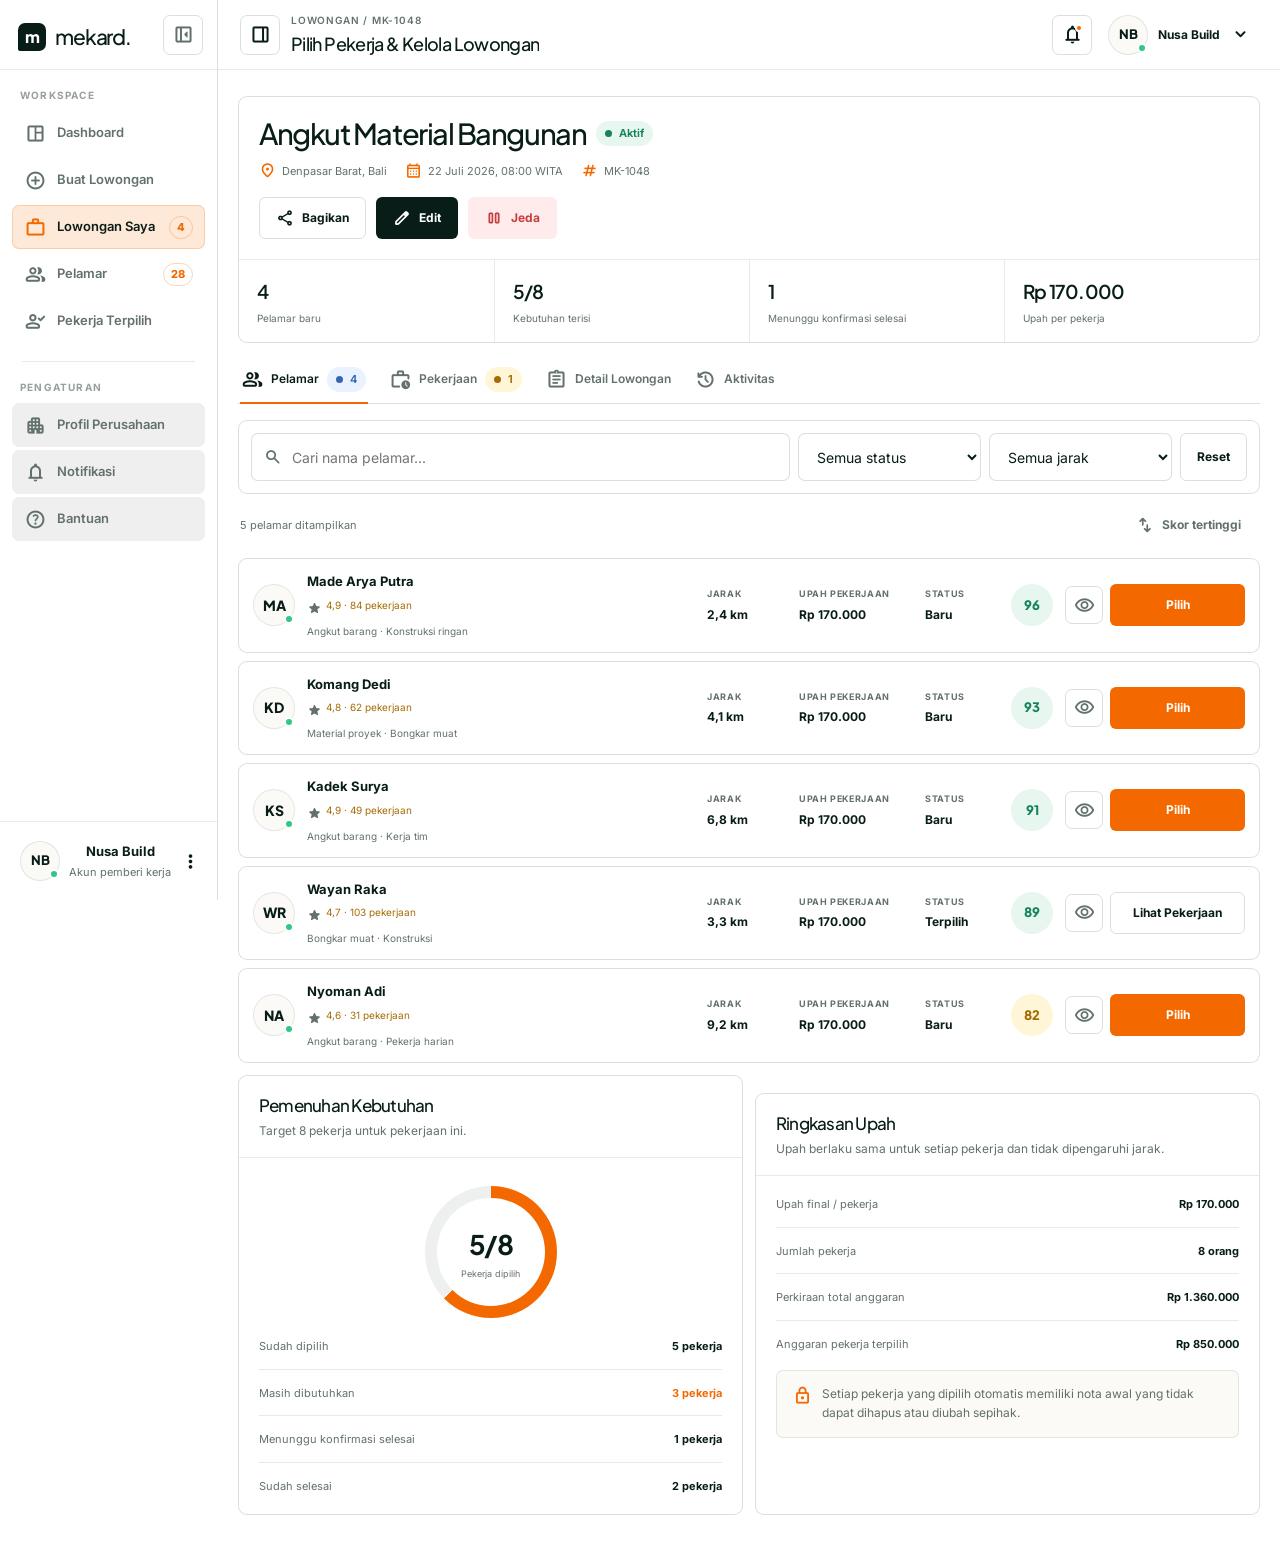
==== commit 78276542: "fix: ajustment style" ====
--- a/employer/jobs/123/index.html
+++ b/employer/jobs/123/index.html
@@ -3,388 +3,78 @@
 <head>
 <meta charset="utf-8"/>
 <meta content="width=device-width, initial-scale=1" name="viewport"/>
-<meta content="Halaman pemberi kerja untuk melihat pelamar, membandingkan saran upah, dan memilih pekerja." name="description"/>
+<meta content="Halaman pemberi kerja untuk mengelola pelamar, riwayat pekerjaan, nota kesepakatan, dan penyelesaian kerja." name="description"/>
 <title>Pilih Pekerja &amp; Kelola Lowongan | Mekard Pemberi Kerja</title>
 <link href="https://fonts.googleapis.com" rel="preconnect"/>
 <link crossorigin="" href="https://fonts.gstatic.com" rel="preconnect"/>
 <link href="https://fonts.googleapis.com/css2?family=Inter:wght@400;500;600;700&amp;family=Plus+Jakarta+Sans:wght@500;600;700&amp;family=Material+Symbols+Rounded:opsz,wght,FILL,GRAD@20..48,400,0,0" rel="stylesheet"/>
 <link href="../../../assets/dashboard.css" rel="stylesheet"/>
 </head>
-<body data-sidebar="normal">
+<body>
+<div class="mekard-dashboard" data-sidebar="normal">
 <div class="app-shell">
 <aside aria-label="Navigasi pemberi kerja" class="sidebar">
 <div class="sidebar__header">
-<a aria-label="Mekard, buka dashboard pemberi kerja" class="brand" href="../../dashboard/"><img alt="" aria-hidden="true" class="brand__mark" height="197" src="../../../assets/mekard-mark.png" width="197"/><span class="brand__word">mekard.</span></a>
-<button aria-label="Perkecil sidebar" class="sidebar__quick-toggle" data-sidebar-close="" type="button">
-<span aria-hidden="true" class="material-symbols-rounded">left_panel_close</span>
-</button>
+<a aria-label="Mekard, buka dashboard pemberi kerja" class="brand" href="../../"><span aria-hidden="true" class="brand__symbol">m</span><span class="brand__word">mekard.</span></a>
+<button aria-label="Perkecil sidebar" class="sidebar__quick-toggle" data-sidebar-close="" type="button"><span aria-hidden="true" class="material-symbols-rounded">left_panel_close</span></button>
 </div>
 <div class="sidebar__content">
 <p class="sidebar__label">Workspace</p>
-<nav class="sidebar__nav">
-<a class="nav-item" data-tooltip="Dashboard" href="../../dashboard/">
-<span aria-hidden="true" class="nav-item__icon material-symbols-rounded">space_dashboard</span>
-<span class="nav-item__text">Dashboard</span>
-</a>
-<a class="nav-item" data-tooltip="Buat Lowongan" href="../create/">
-<span aria-hidden="true" class="nav-item__icon material-symbols-rounded">add_circle</span>
-<span class="nav-item__text">Buat Lowongan</span>
-</a>
-<a class="nav-item is-active" data-tooltip="Lowongan Saya" href="./">
-<span aria-hidden="true" class="nav-item__icon material-symbols-rounded">work</span>
-<span class="nav-item__text">Lowongan Saya</span>
-<span class="nav-item__badge">4</span>
-</a>
-<a class="nav-item" data-tooltip="Pelamar" href="#applicants">
-<span aria-hidden="true" class="nav-item__icon material-symbols-rounded">group</span>
-<span class="nav-item__text">Pelamar</span>
-<span class="nav-item__badge">28</span>
-</a>
-<a class="nav-item" data-tooltip="Pekerja Terpilih" href="#applicants">
-<span aria-hidden="true" class="nav-item__icon material-symbols-rounded">person_check</span>
-<span class="nav-item__text">Pekerja Terpilih</span>
-</a>
-</nav>
+<nav class="sidebar__nav"><a class="nav-item" data-tooltip="Dashboard" href="../../">
+<span aria-hidden="true" class="material-symbols-rounded nav-item__icon">space_dashboard</span><span class="nav-item__text">Dashboard</span>
+</a><a class="nav-item" data-tooltip="Buat Lowongan" href="../create/">
+<span aria-hidden="true" class="material-symbols-rounded nav-item__icon">add_circle</span><span class="nav-item__text">Buat Lowongan</span>
+</a><a class="nav-item is-active" data-tooltip="Lowongan Saya" href="../">
+<span aria-hidden="true" class="material-symbols-rounded nav-item__icon">work</span><span class="nav-item__text">Lowongan Saya</span><span class="nav-item__badge">4</span>
+</a><a class="nav-item" data-tooltip="Pelamar" href="./#applicants">
+<span aria-hidden="true" class="material-symbols-rounded nav-item__icon">group</span><span class="nav-item__text">Pelamar</span><span class="nav-item__badge">28</span>
+</a><a class="nav-item" data-tooltip="Pekerja Terpilih" href="./#work">
+<span aria-hidden="true" class="material-symbols-rounded nav-item__icon">person_check</span><span class="nav-item__text">Pekerja Terpilih</span>
+</a></nav>
 <div class="sidebar__divider"></div>
 <p class="sidebar__label">Pengaturan</p>
 <nav class="sidebar__nav">
-<a class="nav-item" data-tooltip="Profil Perusahaan" href="#">
-<span aria-hidden="true" class="nav-item__icon material-symbols-rounded">apartment</span>
-<span class="nav-item__text">Profil Perusahaan</span>
-</a>
-<a class="nav-item" data-tooltip="Notifikasi" href="#">
-<span aria-hidden="true" class="nav-item__icon material-symbols-rounded">notifications</span>
-<span class="nav-item__text">Notifikasi</span>
-</a>
-<a class="nav-item" data-tooltip="Bantuan" href="#">
-<span aria-hidden="true" class="nav-item__icon material-symbols-rounded">help</span>
-<span class="nav-item__text">Bantuan</span>
-</a>
+<button class="nav-item" data-demo-action="" data-demo-message="Bagian ini siap dihubungkan ke data produksi." data-demo-title="Profil Perusahaan" data-tooltip="Profil Perusahaan" type="button"><span aria-hidden="true" class="material-symbols-rounded nav-item__icon">apartment</span><span class="nav-item__text">Profil Perusahaan</span></button>
+<button class="nav-item" data-demo-action="" data-demo-message="Bagian ini siap dihubungkan ke data produksi." data-demo-title="Notifikasi" data-tooltip="Notifikasi" type="button"><span aria-hidden="true" class="material-symbols-rounded nav-item__icon">notifications</span><span class="nav-item__text">Notifikasi</span></button>
+<button class="nav-item" data-demo-action="" data-demo-message="Bagian ini siap dihubungkan ke data produksi." data-demo-title="Bantuan" data-tooltip="Bantuan" type="button"><span aria-hidden="true" class="material-symbols-rounded nav-item__icon">help</span><span class="nav-item__text">Bantuan</span></button>
 </nav>
 </div>
 <div class="sidebar__footer">
-<a class="sidebar-profile" href="#profil">
-<span class="avatar">NB</span>
-<span class="sidebar-profile__copy"><strong>Nusa Build</strong><span>Akun pemberi kerja</span></span>
-<span aria-hidden="true" class="material-symbols-rounded">more_vert</span>
-</a>
+<button class="sidebar-profile" data-demo-action="" data-demo-message="Nusa Build adalah akun pemberi kerja terverifikasi." data-demo-title="Profil perusahaan" id="profile" type="button">
+<span class="avatar">NB</span><span class="sidebar-profile__copy"><strong>Nusa Build</strong><span>Akun pemberi kerja</span></span><span aria-hidden="true" class="material-symbols-rounded">more_vert</span>
+</button>
 </div>
 </aside>
-<div aria-hidden="true" class="mobile-overlay" data-mobile-overlay=""></div>
+<button aria-label="Tutup navigasi" class="mobile-overlay" data-mobile-overlay="" type="button"></button>
 <div class="main-shell">
 <header class="topbar">
 <div class="topbar__left">
-<button aria-label="Ganti tampilan sidebar" class="icon-button sidebar-state-button" data-sidebar-cycle="" title="Ganti tampilan sidebar" type="button">
-<span aria-hidden="true" class="material-symbols-rounded">dock_to_left</span>
-</button>
-<div class="page-heading">
-<span class="page-heading__eyebrow">Lowongan / MK-1048</span>
-<h1>Pilih Pekerja &amp; Kelola Lowongan</h1>
+<button aria-label="Ganti tampilan sidebar" class="icon-button sidebar-state-button" data-sidebar-cycle="" title="Ganti tampilan sidebar (Alt+S)" type="button"><span aria-hidden="true" class="material-symbols-rounded">dock_to_left</span></button>
+<div class="page-heading"><span class="page-heading__eyebrow">Lowongan / MK-1048</span><h1>Pilih Pekerja &amp; Kelola Lowongan</h1></div>
 </div>
-</div>
-<div class="topbar__right">
-<label class="topbar-search">
-<span aria-hidden="true" class="material-symbols-rounded">search</span>
-<span class="sr-only">Cari pelamar</span>
-<input data-applicant-search="" placeholder="Cari pelamar..." type="search"/>
+<div class="topbar__right"><label class="topbar-search">
+<span aria-hidden="true" class="material-symbols-rounded">search</span><span class="sr-only">Cari pelamar atau pekerja...</span>
+<input placeholder="Cari pelamar atau pekerja..." type="search" data-detail-search=""/>
 </label>
-<button aria-label="Notifikasi" class="icon-button notification-dot" data-demo-action="" data-demo-message="12 pelamar baru untuk lowongan ini." data-demo-title="Notifikasi" type="button">
-<span aria-hidden="true" class="material-symbols-rounded">notifications</span>
-</button>
-<button aria-label="Buka profil" class="header-profile" type="button">
-<span class="avatar">NB</span>
-<span class="header-profile__copy"><strong>Nusa Build</strong><span>Pemberi kerja terverifikasi</span></span>
-<span aria-hidden="true" class="material-symbols-rounded">expand_more</span>
-</button>
+<button aria-label="Notifikasi" class="icon-button notification-dot" data-demo-action="" data-demo-message="Ada pekerjaan yang menunggu konfirmasi selesai." data-demo-title="Notifikasi" type="button"><span aria-hidden="true" class="material-symbols-rounded">notifications</span></button>
+<button aria-label="Buka profil" class="header-profile" data-demo-action="" data-demo-message="Menu profil siap dihubungkan ke autentikasi produksi." data-demo-title="Profil" type="button"><span class="avatar">NB</span><span class="header-profile__copy"><strong>Nusa Build</strong><span>Pemberi kerja terverifikasi</span></span><span aria-hidden="true" class="material-symbols-rounded">expand_more</span></button>
 </div>
 </header>
 <main class="app-content" id="main-content">
-<section aria-labelledby="job-title" class="card job-hero">
-<div class="job-hero__top">
-<div>
-<div class="job-hero__title-row">
-<h2 id="job-title">Angkut Material Bangunan</h2>
-<span class="status status--active">Aktif</span>
-</div>
-<div class="job-hero__meta">
-<span><span aria-hidden="true" class="material-symbols-rounded">location_on</span> Denpasar Barat, Bali</span>
-<span><span aria-hidden="true" class="material-symbols-rounded">calendar_month</span> 22 Juli 2026, 08:00 WITA</span>
-<span><span aria-hidden="true" class="material-symbols-rounded">tag</span> MK-1048</span>
-</div>
-</div>
-<div class="content-header__actions">
-<button class="button button--outline" data-demo-action="" data-demo-message="Tautan lowongan siap dibagikan." data-demo-title="Tautan disalin" type="button">
-<span aria-hidden="true" class="material-symbols-rounded">share</span> Bagikan
-                </button>
-<a class="button button--dark" href="../create/">
-<span aria-hidden="true" class="material-symbols-rounded">edit</span> Edit
-                </a>
-<button class="button button--danger" data-demo-action="" data-demo-message="Lowongan tidak menerima pelamar baru sementara waktu." data-demo-title="Lowongan dijeda" type="button">
-<span aria-hidden="true" class="material-symbols-rounded">pause</span> Jeda
-                </button>
-</div>
-</div>
-<div class="job-hero__stats">
-<div class="job-hero__stat"><strong>12</strong><span>Pelamar baru</span></div>
-<div class="job-hero__stat"><strong data-current="5" data-quota-value="" data-total="8">5/8</strong><span>Kebutuhan terisi</span></div>
-<div class="job-hero__stat"><strong>Rp 150.000</strong><span>Upah dasar / pekerja</span></div>
-<div class="job-hero__stat"><strong>2 hari</strong><span>Waktu menuju mulai</span></div>
-</div>
-</section>
-<nav aria-label="Navigasi detail lowongan" class="card tabs" data-tabs="job-detail">
-<button aria-selected="true" class="tab-button is-active" data-tab-target="applicants-panel" role="tab" type="button">
-<span aria-hidden="true" class="material-symbols-rounded">group</span> Pelamar <span class="status status--info">12</span>
-</button>
-<button aria-selected="false" class="tab-button" data-tab-target="detail-panel" role="tab" type="button">
-<span aria-hidden="true" class="material-symbols-rounded">assignment</span> Detail Lowongan
-            </button>
-<button aria-selected="false" class="tab-button" data-tab-target="activity-panel" role="tab" type="button">
-<span aria-hidden="true" class="material-symbols-rounded">history</span> Aktivitas
-            </button>
-</nav>
-<section aria-labelledby="applicants" class="tab-panel is-active" data-tab-group="job-detail" id="applicants-panel">
-<div class="applicants-layout">
-<div>
-<div class="card filter-bar">
-<label class="filter-input">
-<span aria-hidden="true" class="material-symbols-rounded">search</span>
-<span class="sr-only">Cari nama pelamar</span>
-<input class="input" data-applicant-search="" placeholder="Cari nama pelamar..." type="search"/>
-</label>
-<label>
-<span class="sr-only">Filter status</span>
-<select class="select" data-applicant-status="">
-<option value="all">Semua status</option>
-<option value="new">Baru</option>
-<option value="shortlisted">Dipertimbangkan</option>
-<option value="hired">Terpilih</option>
-</select>
-</label>
-<label>
-<span class="sr-only">Filter jarak</span>
-<select class="select" data-applicant-distance="">
-<option value="999">Semua jarak</option>
-<option value="3">Maks. 3 km</option>
-<option value="5">Maks. 5 km</option>
-<option value="10">Maks. 10 km</option>
-</select>
-</label>
-<button class="button button--outline" data-reset-filter="" type="button">Reset</button>
-</div>
-<div class="inline-actions" style="justify-content: space-between; margin: 0 2px 12px">
-<span class="muted" data-applicant-result="" style="font-size: 11px">5 pelamar ditampilkan</span>
-<button class="button button--ghost button--small" data-demo-action="" data-demo-message="Pelamar diurutkan berdasarkan skor kecocokan." data-demo-title="Urutan diperbarui" type="button">
-<span aria-hidden="true" class="material-symbols-rounded">swap_vert</span> Skor tertinggi
-                  </button>
-</div>
-<div class="applicant-list" id="applicants">
-<article class="applicant-card" data-applicant-card="" data-distance="2.4" data-name="Made Arya Putra" data-status="new" data-wage="Rp 156.000">
-<div class="applicant-person">
-<span class="avatar">MA</span>
-<div class="applicant-person__copy">
-<strong>Made Arya Putra</strong>
-<span class="rating"><span aria-hidden="true" class="material-symbols-rounded">star</span> 4,9 · 84 pekerjaan</span>
-<span>Angkut barang · Konstruksi ringan</span>
-</div>
-</div>
-<div class="applicant-fact"><span>Jarak</span><strong>2,4 km</strong></div>
-<div class="applicant-fact"><span>Upah jarak</span><strong>Rp 156.000</strong></div>
-<div class="applicant-fact"><span>Status</span><strong data-applicant-status-label="">Baru</strong></div>
-<span class="score" title="Skor kecocokan">96</span>
-<div class="applicant-actions">
-<button aria-label="Lihat profil" class="icon-button" data-demo-action="" data-demo-message="Profil Made Arya Putra ditampilkan." data-demo-title="Profil dibuka" type="button"><span aria-hidden="true" class="material-symbols-rounded">visibility</span></button>
-<button aria-label="Simpan pelamar" class="icon-button" data-demo-action="" data-demo-message="Made Arya Putra masuk daftar pilihan." data-demo-title="Pelamar disimpan" type="button"><span aria-hidden="true" class="material-symbols-rounded">bookmark</span></button>
-<button class="button button--primary button--small" data-hire-applicant="" type="button">Pilih</button>
-</div>
-</article>
-<article class="applicant-card" data-applicant-card="" data-distance="4.1" data-name="Komang Dedi" data-status="shortlisted" data-wage="Rp 160.000">
-<div class="applicant-person">
-<span class="avatar">KD</span>
-<div class="applicant-person__copy">
-<strong>Komang Dedi</strong>
-<span class="rating"><span aria-hidden="true" class="material-symbols-rounded">star</span> 4,8 · 62 pekerjaan</span>
-<span>Material proyek · Bongkar muat</span>
-</div>
-</div>
-<div class="applicant-fact"><span>Jarak</span><strong>4,1 km</strong></div>
-<div class="applicant-fact"><span>Upah jarak</span><strong>Rp 160.000</strong></div>
-<div class="applicant-fact"><span>Status</span><strong data-applicant-status-label="">Dipertimbangkan</strong></div>
-<span class="score">93</span>
-<div class="applicant-actions">
-<button aria-label="Lihat profil" class="icon-button" data-demo-action="" data-demo-message="Profil Komang Dedi ditampilkan." data-demo-title="Profil dibuka" type="button"><span aria-hidden="true" class="material-symbols-rounded">visibility</span></button>
-<button aria-label="Kirim pesan" class="icon-button" data-demo-action="" data-demo-message="Ruang percakapan dengan Komang Dedi dibuka." data-demo-title="Pesan dibuka" type="button"><span aria-hidden="true" class="material-symbols-rounded">chat</span></button>
-<button class="button button--primary button--small" data-hire-applicant="" type="button">Pilih</button>
-</div>
-</article>
-<article class="applicant-card" data-applicant-card="" data-distance="6.8" data-name="Kadek Surya" data-status="new" data-wage="Rp 165.000">
-<div class="applicant-person">
-<span class="avatar">KS</span>
-<div class="applicant-person__copy">
-<strong>Kadek Surya</strong>
-<span class="rating"><span aria-hidden="true" class="material-symbols-rounded">star</span> 4,9 · 49 pekerjaan</span>
-<span>Angkut barang · Kerja tim</span>
-</div>
-</div>
-<div class="applicant-fact"><span>Jarak</span><strong>6,8 km</strong></div>
-<div class="applicant-fact"><span>Upah jarak</span><strong>Rp 165.000</strong></div>
-<div class="applicant-fact"><span>Status</span><strong data-applicant-status-label="">Baru</strong></div>
-<span class="score">91</span>
-<div class="applicant-actions">
-<button aria-label="Lihat profil" class="icon-button" data-demo-action="" data-demo-message="Profil Kadek Surya ditampilkan." data-demo-title="Profil dibuka" type="button"><span aria-hidden="true" class="material-symbols-rounded">visibility</span></button>
-<button aria-label="Simpan pelamar" class="icon-button" data-demo-action="" data-demo-message="Kadek Surya masuk daftar pilihan." data-demo-title="Pelamar disimpan" type="button"><span aria-hidden="true" class="material-symbols-rounded">bookmark</span></button>
-<button class="button button--primary button--small" data-hire-applicant="" type="button">Pilih</button>
-</div>
-</article>
-<article class="applicant-card" data-applicant-card="" data-distance="3.3" data-name="Wayan Raka" data-status="hired" data-wage="Rp 158.000">
-<div class="applicant-person">
-<span class="avatar">WR</span>
-<div class="applicant-person__copy">
-<strong>Wayan Raka</strong>
-<span class="rating"><span aria-hidden="true" class="material-symbols-rounded">star</span> 4,7 · 103 pekerjaan</span>
-<span>Bongkar muat · Konstruksi</span>
-</div>
-</div>
-<div class="applicant-fact"><span>Jarak</span><strong>3,3 km</strong></div>
-<div class="applicant-fact"><span>Upah jarak</span><strong>Rp 158.000</strong></div>
-<div class="applicant-fact"><span>Status</span><strong data-applicant-status-label="">Terpilih</strong></div>
-<span class="score">89</span>
-<div class="applicant-actions">
-<button aria-label="Lihat profil" class="icon-button" data-demo-action="" data-demo-message="Profil Wayan Raka ditampilkan." data-demo-title="Profil dibuka" type="button"><span aria-hidden="true" class="material-symbols-rounded">visibility</span></button>
-<button aria-label="Lihat detail pekerja terpilih" class="icon-button" data-demo-action="" data-demo-message="Detail Wayan Raka sebagai pekerja terpilih ditampilkan." data-demo-title="Detail pilihan dibuka" type="button"><span aria-hidden="true" class="material-symbols-rounded">description</span></button>
-<button class="button button--outline button--small" disabled="" type="button">Dipilih</button>
-</div>
-</article>
-<article class="applicant-card" data-applicant-card="" data-distance="9.2" data-name="Nyoman Adi" data-status="new" data-wage="Rp 170.000">
-<div class="applicant-person">
-<span class="avatar">NA</span>
-<div class="applicant-person__copy">
-<strong>Nyoman Adi</strong>
-<span class="rating"><span aria-hidden="true" class="material-symbols-rounded">star</span> 4,6 · 31 pekerjaan</span>
-<span>Angkut barang · Pekerja harian</span>
-</div>
-</div>
-<div class="applicant-fact"><span>Jarak</span><strong>9,2 km</strong></div>
-<div class="applicant-fact"><span>Upah jarak</span><strong>Rp 170.000</strong></div>
-<div class="applicant-fact"><span>Status</span><strong data-applicant-status-label="">Baru</strong></div>
-<span class="score score--medium">82</span>
-<div class="applicant-actions">
-<button aria-label="Lihat profil" class="icon-button" data-demo-action="" data-demo-message="Profil Nyoman Adi ditampilkan." data-demo-title="Profil dibuka" type="button"><span aria-hidden="true" class="material-symbols-rounded">visibility</span></button>
-<button aria-label="Simpan pelamar" class="icon-button" data-demo-action="" data-demo-message="Nyoman Adi masuk daftar pilihan." data-demo-title="Pelamar disimpan" type="button"><span aria-hidden="true" class="material-symbols-rounded">bookmark</span></button>
-<button class="button button--primary button--small" data-hire-applicant="" type="button">Pilih</button>
-</div>
-</article>
-</div>
-</div>
-<aside>
-<article class="card">
-<header class="card__header">
-<div class="card__header-copy"><h3 class="card-title">Pemenuhan Kebutuhan</h3><p>Target 8 pekerja untuk pekerjaan ini.</p></div>
-</header>
-<div class="card__body">
-<div class="quota-ring" data-quota-ring="">
-<div class="quota-ring__copy"><strong data-current="5" data-quota-value="" data-total="8">5/8</strong><span>Pekerja dipilih</span></div>
-</div>
-<div class="summary-list">
-<div class="summary-row"><span>Sudah dipilih</span><strong>5 pekerja</strong></div>
-<div class="summary-row"><span>Masih dibutuhkan</span><strong class="text-orange">3 pekerja</strong></div>
-<div class="summary-row"><span>Batas memilih pekerja</span><strong>21 Jul 2026</strong></div>
-</div>
-</div>
-</article>
-<article class="card" style="margin-top: 18px">
-<header class="card__header">
-<div class="card__header-copy"><h3 class="card-title">Ringkasan Upah</h3><p>Termasuk tambahan jarak tiap pelamar.</p></div>
-</header>
-<div class="card__body">
-<div class="summary-list">
-<div class="summary-row"><span>Upah dasar</span><strong>Rp 150.000</strong></div>
-<div class="summary-row"><span>Rata-rata tambahan jarak</span><strong>Rp 9.800</strong></div>
-<div class="summary-row"><span>Perkiraan total untuk 8 pekerja</span><strong>Rp 1.278.400</strong></div>
-</div>
-<div class="system-note system-note--compact"><span aria-hidden="true" class="material-symbols-rounded">handshake</span><span>Pembayaran dilakukan langsung antara pemberi kerja dan pekerja, di luar Mekard.</span></div>
-</div>
-</article>
-</aside>
-</div>
-</section>
-<section class="tab-panel" data-tab-group="job-detail" id="detail-panel">
-<div class="detail-grid">
-<article class="card detail-block">
-<header class="card__header"><div class="card__header-copy"><h3 class="card-title">Deskripsi Pekerjaan</h3><p>Informasi yang ditampilkan kepada pekerja.</p></div></header>
-<div class="card__body"><p>Memindahkan semen, pasir, bata, dan material ringan dari area bongkar menuju tempat penyimpanan proyek. Pekerja mengikuti arahan mandor, menjaga area tetap aman, dan menggunakan alat pelindung yang disediakan.</p></div>
-</article>
-<article class="card detail-block">
-<header class="card__header"><div class="card__header-copy"><h3 class="card-title">Rincian Pekerjaan</h3><p>Rincian yang dipakai untuk saran upah dan pelaksanaan kerja.</p></div></header>
-<div class="card__body">
-<div class="detail-list">
-<div><span>Kategori</span><strong>Angkut &amp; Pindahan</strong></div>
-<div><span>Keterampilan</span><strong>Terampil</strong></div>
-<div><span>Durasi</span><strong>5 jam</strong></div>
-<div><span>Risiko</span><strong>Sedang</strong></div>
-<div><span>Jadwal</span><strong>Normal</strong></div>
-<div><span>APD</span><strong>Disediakan</strong></div>
-</div>
-</div>
-</article>
-<article class="card detail-block">
-<header class="card__header"><div class="card__header-copy"><h3 class="card-title">Lokasi Kerja</h3><p>Area kerja dan instruksi kedatangan.</p></div></header>
-<div class="card__body"><p>Jl. Mahendradata No. 18, Denpasar Barat, Bali. Masuk melalui gerbang proyek sebelah utara dan lapor kepada petugas keamanan sebelum menuju area bongkar.</p></div>
-</article>
-<article class="card detail-block">
-<header class="card__header"><div class="card__header-copy"><h3 class="card-title">Catatan Upah</h3><p>Hal yang perlu dibicarakan langsung dengan pekerja.</p></div></header>
-<div class="card__body"><p>Besaran upah ditampilkan di Mekard sebagai acuan. Cara dan waktu pembayaran disepakati langsung antara pemberi kerja dan pekerja di luar Mekard.</p></div>
-</article>
-</div>
-</section>
-<section class="tab-panel" data-tab-group="job-detail" id="activity-panel">
-<article class="card">
-<header class="card__header"><div class="card__header-copy"><h3 class="card-title">Perkembangan Lowongan</h3><p>Pembaruan terbaru dari lowongan dan pelamar.</p></div></header>
-<div class="card__body timeline">
-<div class="timeline-item">
-<span class="timeline-item__icon"><span aria-hidden="true" class="material-symbols-rounded">person_add</span></span>
-<div class="timeline-item__copy"><strong>Made Arya Putra melamar</strong><span>Skor kecocokan 96 dan jarak 2,4 km.</span></div>
-<time>18:42</time>
-</div>
-<div class="timeline-item">
-<span class="timeline-item__icon"><span aria-hidden="true" class="material-symbols-rounded">payments</span></span>
-<div class="timeline-item__copy"><strong>Rekomendasi upah diperbarui</strong><span>Kompensasi jarak menyesuaikan lokasi pelamar terbaru.</span></div>
-<time>17:10</time>
-</div>
-<div class="timeline-item">
-<span class="timeline-item__icon"><span aria-hidden="true" class="material-symbols-rounded">group_add</span></span>
-<div class="timeline-item__copy"><strong>Wayan Raka dipilih</strong><span>Wayan sudah diberi kabar dan kebutuhan pekerja telah diperbarui.</span></div>
-<time>14:25</time>
-</div>
-<div class="timeline-item">
-<span class="timeline-item__icon"><span aria-hidden="true" class="material-symbols-rounded">publish</span></span>
-<div class="timeline-item__copy"><strong>Lowongan dipublikasikan</strong><span>Lowongan tersedia untuk pekerja di radius 15 km.</span></div>
-<time>19 Jul</time>
-</div>
-</div>
-</article>
-</section>
+<section aria-labelledby="job-title" class="card job-hero"><div class="job-hero__top"><div><div class="job-hero__title-row"><h2 id="job-title">Angkut Material Bangunan</h2><span class="status status--active">Aktif</span></div><div class="job-hero__meta"><span><span aria-hidden="true" class="material-symbols-rounded">location_on</span> Denpasar Barat, Bali</span><span><span aria-hidden="true" class="material-symbols-rounded">calendar_month</span> 22 Juli 2026, 08:00 WITA</span><span><span aria-hidden="true" class="material-symbols-rounded">tag</span> MK-1048</span></div></div><div class="content-header__actions"><button class="button button--outline" data-demo-action="" data-demo-message="Tautan lowongan siap dibagikan." data-demo-title="Tautan disalin" type="button"><span aria-hidden="true" class="material-symbols-rounded">share</span> Bagikan</button><a class="button button--dark" href="../create/"><span aria-hidden="true" class="material-symbols-rounded">edit</span> Edit</a><button class="button button--danger" data-demo-action="" data-demo-message="Lowongan tidak menerima pelamar baru sementara waktu." data-demo-title="Lowongan dijeda" type="button"><span aria-hidden="true" class="material-symbols-rounded">pause</span> Jeda</button></div></div><div class="job-hero__stats"><div class="job-hero__stat"><strong data-new-applicant-count="">4</strong><span>Pelamar baru</span></div><div class="job-hero__stat"><strong data-current="5" data-quota-value="" data-total="8">5/8</strong><span>Kebutuhan terisi</span></div><div class="job-hero__stat"><strong data-waiting-count="">1</strong><span>Menunggu konfirmasi selesai</span></div><div class="job-hero__stat"><strong>Rp 170.000</strong><span>Upah per pekerja</span></div></div></section>
+<nav aria-label="Navigasi detail lowongan" class="card tabs" data-tabs="job-detail"><button aria-selected="true" class="tab-button is-active" data-tab-target="applicants-panel" role="tab" type="button"><span aria-hidden="true" class="material-symbols-rounded">group</span> Pelamar <span class="status status--info" data-new-applicant-count="">4</span></button><button aria-selected="false" class="tab-button" data-tab-target="work-panel" role="tab" type="button"><span aria-hidden="true" class="material-symbols-rounded">work_history</span> Pekerjaan <span class="status status--pending" data-waiting-badge="">1</span></button><button aria-selected="false" class="tab-button" data-tab-target="detail-panel" role="tab" type="button"><span aria-hidden="true" class="material-symbols-rounded">assignment</span> Detail Lowongan</button><button aria-selected="false" class="tab-button" data-tab-target="activity-panel" role="tab" type="button"><span aria-hidden="true" class="material-symbols-rounded">history</span> Aktivitas</button></nav>
+<section aria-labelledby="applicants" class="tab-panel is-active" data-tab-group="job-detail" id="applicants-panel"><div class="applicants-layout"><div><div class="card filter-bar"><label class="filter-input"><span aria-hidden="true" class="material-symbols-rounded">search</span><span class="sr-only">Cari nama pelamar</span><input class="input" data-detail-search="" id="applicants" placeholder="Cari nama pelamar..." type="search"/></label><label><span class="sr-only">Filter status</span><select class="select" data-applicant-status=""><option value="all">Semua status</option><option value="new">Baru</option><option value="hired">Terpilih</option></select></label><label><span class="sr-only">Filter jarak</span><select class="select" data-applicant-distance=""><option value="999">Semua jarak</option><option value="3">Maks. 3 km</option><option value="5">Maks. 5 km</option><option value="10">Maks. 10 km</option></select></label><button class="button button--outline" data-reset-filter="" type="button">Reset</button></div><div class="inline-actions native-inline-spread"><span class="muted native-result-text" data-applicant-result="">5 pelamar ditampilkan</span><button class="button button--ghost button--small" data-demo-action="" data-demo-message="Pelamar diurutkan berdasarkan skor kecocokan." data-demo-title="Urutan diperbarui" type="button"><span aria-hidden="true" class="material-symbols-rounded">swap_vert</span> Skor tertinggi</button></div><div class="applicant-list"><article class="applicant-card" data-applicant-card="" data-applicant-id="1" data-distance="2.4" data-initials="MA" data-name="Made Arya Putra" data-specialties="Angkut barang · Konstruksi ringan" data-status="new" data-wage="Rp 170.000"><div class="applicant-person"><span class="avatar">MA</span><div class="applicant-person__copy"><strong>Made Arya Putra</strong><span class="rating"><span aria-hidden="true" class="material-symbols-rounded">star</span> 4,9 · 84 pekerjaan</span><span>Angkut barang · Konstruksi ringan</span></div></div><div class="applicant-fact"><span>Jarak</span><strong>2,4 km</strong></div><div class="applicant-fact"><span>Upah pekerjaan</span><strong>Rp 170.000</strong></div><div class="applicant-fact"><span>Status</span><strong data-applicant-status-label="">Baru</strong></div><span class="score">96</span><div class="applicant-actions"><button aria-label="Lihat profil Made Arya Putra" class="icon-button" data-demo-action="" data-demo-message="Profil Made Arya Putra ditampilkan." data-demo-title="Profil dibuka" type="button"><span aria-hidden="true" class="material-symbols-rounded">visibility</span></button><button class="button button--primary button--small" data-hire-applicant="" type="button">Pilih</button></div></article><article class="applicant-card" data-applicant-card="" data-applicant-id="2" data-distance="4.1" data-initials="KD" data-name="Komang Dedi" data-specialties="Material proyek · Bongkar muat" data-status="new" data-wage="Rp 170.000"><div class="applicant-person"><span class="avatar">KD</span><div class="applicant-person__copy"><strong>Komang Dedi</strong><span class="rating"><span aria-hidden="true" class="material-symbols-rounded">star</span> 4,8 · 62 pekerjaan</span><span>Material proyek · Bongkar muat</span></div></div><div class="applicant-fact"><span>Jarak</span><strong>4,1 km</strong></div><div class="applicant-fact"><span>Upah pekerjaan</span><strong>Rp 170.000</strong></div><div class="applicant-fact"><span>Status</span><strong data-applicant-status-label="">Baru</strong></div><span class="score">93</span><div class="applicant-actions"><button aria-label="Lihat profil Komang Dedi" class="icon-button" data-demo-action="" data-demo-message="Profil Komang Dedi ditampilkan." data-demo-title="Profil dibuka" type="button"><span aria-hidden="true" class="material-symbols-rounded">visibility</span></button><button class="button button--primary button--small" data-hire-applicant="" type="button">Pilih</button></div></article><article class="applicant-card" data-applicant-card="" data-applicant-id="3" data-distance="6.8" data-initials="KS" data-name="Kadek Surya" data-specialties="Angkut barang · Kerja tim" data-status="new" data-wage="Rp 170.000"><div class="applicant-person"><span class="avatar">KS</span><div class="applicant-person__copy"><strong>Kadek Surya</strong><span class="rating"><span aria-hidden="true" class="material-symbols-rounded">star</span> 4,9 · 49 pekerjaan</span><span>Angkut barang · Kerja tim</span></div></div><div class="applicant-fact"><span>Jarak</span><strong>6,8 km</strong></div><div class="applicant-fact"><span>Upah pekerjaan</span><strong>Rp 170.000</strong></div><div class="applicant-fact"><span>Status</span><strong data-applicant-status-label="">Baru</strong></div><span class="score">91</span><div class="applicant-actions"><button aria-label="Lihat profil Kadek Surya" class="icon-button" data-demo-action="" data-demo-message="Profil Kadek Surya ditampilkan." data-demo-title="Profil dibuka" type="button"><span aria-hidden="true" class="material-symbols-rounded">visibility</span></button><button class="button button--primary button--small" data-hire-applicant="" type="button">Pilih</button></div></article><article class="applicant-card" data-applicant-card="" data-applicant-id="4" data-distance="3.3" data-initials="WR" data-name="Wayan Raka" data-specialties="Bongkar muat · Konstruksi" data-status="hired" data-wage="Rp 170.000"><div class="applicant-person"><span class="avatar">WR</span><div class="applicant-person__copy"><strong>Wayan Raka</strong><span class="rating"><span aria-hidden="true" class="material-symbols-rounded">star</span> 4,7 · 103 pekerjaan</span><span>Bongkar muat · Konstruksi</span></div></div><div class="applicant-fact"><span>Jarak</span><strong>3,3 km</strong></div><div class="applicant-fact"><span>Upah pekerjaan</span><strong>Rp 170.000</strong></div><div class="applicant-fact"><span>Status</span><strong data-applicant-status-label="">Terpilih</strong></div><span class="score">89</span><div class="applicant-actions"><button aria-label="Lihat profil Wayan Raka" class="icon-button" data-demo-action="" data-demo-message="Profil Wayan Raka ditampilkan." data-demo-title="Profil dibuka" type="button"><span aria-hidden="true" class="material-symbols-rounded">visibility</span></button><button class="button button--outline button--small" data-open-tab="work-panel" type="button">Lihat Pekerjaan</button></div></article><article class="applicant-card" data-applicant-card="" data-applicant-id="5" data-distance="9.2" data-initials="NA" data-name="Nyoman Adi" data-specialties="Angkut barang · Pekerja harian" data-status="new" data-wage="Rp 170.000"><div class="applicant-person"><span class="avatar">NA</span><div class="applicant-person__copy"><strong>Nyoman Adi</strong><span class="rating"><span aria-hidden="true" class="material-symbols-rounded">star</span> 4,6 · 31 pekerjaan</span><span>Angkut barang · Pekerja harian</span></div></div><div class="applicant-fact"><span>Jarak</span><strong>9,2 km</strong></div><div class="applicant-fact"><span>Upah pekerjaan</span><strong>Rp 170.000</strong></div><div class="applicant-fact"><span>Status</span><strong data-applicant-status-label="">Baru</strong></div><span class="score score--medium">82</span><div class="applicant-actions"><button aria-label="Lihat profil Nyoman Adi" class="icon-button" data-demo-action="" data-demo-message="Profil Nyoman Adi ditampilkan." data-demo-title="Profil dibuka" type="button"><span aria-hidden="true" class="material-symbols-rounded">visibility</span></button><button class="button button--primary button--small" data-hire-applicant="" type="button">Pilih</button></div></article></div></div><aside><article class="card"><header class="card__header"><div class="card__header-copy"><h3 class="card-title">Pemenuhan Kebutuhan</h3><p>Target 8 pekerja untuk pekerjaan ini.</p></div></header><div class="card__body"><div class="quota-ring" data-quota-ring="" style="background:conic-gradient(var(--orange) 0 62.5%, #edf0ee 62.5% 100%)"><div class="quota-ring__copy"><strong data-current="5" data-quota-value="" data-total="8">5/8</strong><span>Pekerja dipilih</span></div></div><div class="summary-list"><div class="summary-row"><span>Sudah dipilih</span><strong data-selected-count="">5 pekerja</strong></div><div class="summary-row"><span>Masih dibutuhkan</span><strong class="text-orange" data-remaining-count="">3 pekerja</strong></div><div class="summary-row"><span>Menunggu konfirmasi selesai</span><strong data-waiting-count="">1 pekerja</strong></div><div class="summary-row"><span>Sudah selesai</span><strong data-completed-count="">2 pekerja</strong></div></div></div></article><article class="card native-stack-gap"><header class="card__header"><div class="card__header-copy"><h3 class="card-title">Ringkasan Upah</h3><p>Upah berlaku sama untuk setiap pekerja dan tidak dipengaruhi jarak.</p></div></header><div class="card__body"><div class="summary-list"><div class="summary-row"><span>Upah final / pekerja</span><strong>Rp 170.000</strong></div><div class="summary-row"><span>Jumlah pekerja</span><strong>8 orang</strong></div><div class="summary-row"><span>Perkiraan total anggaran</span><strong>Rp 1.360.000</strong></div><div class="summary-row"><span>Anggaran pekerja terpilih</span><strong data-selected-budget="">Rp 850.000</strong></div></div><div class="system-note system-note--compact"><span aria-hidden="true" class="material-symbols-rounded">lock</span><span>Setiap pekerja yang dipilih otomatis memiliki nota awal yang tidak dapat dihapus atau diubah sepihak.</span></div></div></article></aside></div></section>
+<section class="tab-panel" data-tab-group="job-detail" id="work-panel"><article class="card work-history-card"><header class="card__header work-history-header"><div class="card__header-copy"><h3 class="card-title">Riwayat &amp; Status Pekerjaan</h3><p>Nota awal dibuat saat pekerja dipilih. Nota akhir dibuat setelah pekerja dan pemberi kerja sama-sama mengonfirmasi selesai.</p></div><span class="immutable-badge"><span aria-hidden="true" class="material-symbols-rounded">lock</span> Riwayat tidak dapat dihapus</span></header><div class="card__body"><div class="work-summary-grid"><div><span>Berjalan</span><strong data-active-work-count="">2</strong></div><div><span>Menunggu konfirmasi Anda</span><strong data-waiting-count="">1</strong></div><div><span>Selesai</span><strong data-completed-count="">2</strong></div></div><div class="system-note work-history-note"><span aria-hidden="true" class="material-symbols-rounded">info</span><span>Riwayat ini adalah bukti kronologis, bukan tombol pembayaran. Perubahan tidak menghapus dokumen lama; koreksi di masa depan harus dibuat sebagai catatan tambahan baru.</span></div><div class="work-assignment-scroll" role="region" aria-label="Daftar pekerjaan dan nota pekerja" tabindex="0"><div class="work-assignment-list" data-work-assignment-list=""><article class="work-assignment-card" data-work-assignment="" data-assignment-id="assignment-wr" data-worker-name="Wayan Raka" data-initials="WR" data-distance="3.3" data-work-status="worker_completed" data-agreement-id="MKD-KSP-2026-WR1048" data-selected-at="20 Jul 2026, 14:25" data-worker-completed-at="21 Jul 2026, 18:10" data-completion-id="" data-completed-at="" data-assignment-search-value="Wayan Raka"><div class="work-assignment-person"><span class="avatar">WR</span><div><strong>Wayan Raka</strong><span>3,3 km dari lokasi kerja</span></div></div><div class="work-assignment-status"><span class="status status--pending" data-work-status-label="">Menunggu konfirmasi</span><small data-work-next-step="">Periksa hasil lalu konfirmasi selesai</small></div><div class="work-assignment-meta work-assignment-meta--agreement"><span>Nota awal</span><strong data-work-agreement-label="">MKD-KSP-2026-WR1048</strong><small>Dibuat 20 Jul 2026, 14:25</small></div><div class="work-assignment-meta work-assignment-meta--wage"><span>Upah tercatat</span><strong>Rp 170.000</strong><small>5 jam kerja</small></div><div class="work-assignment-menu"><button aria-expanded="false" aria-haspopup="menu" aria-label="Buka aksi pekerjaan Wayan Raka" class="icon-button work-assignment-menu-trigger" data-work-menu-trigger="" type="button"><span aria-hidden="true" class="material-symbols-rounded">more_vert</span></button><div aria-label="Aksi pekerjaan Wayan Raka" class="work-assignment-menu-popover" data-work-menu="" hidden role="menu"><button class="work-assignment-menu-item" data-open-agreement="" role="menuitem" type="button"><span aria-hidden="true" class="material-symbols-rounded">description</span><span><strong>Nota Awal</strong><small>Lihat kesepakatan kerja</small></span></button><button class="work-assignment-menu-item work-assignment-menu-item--primary" data-confirm-completion="" role="menuitem" type="button"><span aria-hidden="true" class="material-symbols-rounded">verified</span><span><strong>Konfirmasi Selesai</strong><small>Simpan penyelesaian pekerjaan</small></span></button></div></div></article><article class="work-assignment-card" data-work-assignment="" data-assignment-id="assignment-ps" data-worker-name="Putu Satria" data-initials="PS" data-distance="4.7" data-work-status="confirmed" data-agreement-id="MKD-KSP-2026-PS1048" data-selected-at="20 Jul 2026, 13:42" data-worker-completed-at="" data-completion-id="" data-completed-at="" data-assignment-search-value="Putu Satria"><div class="work-assignment-person"><span class="avatar">PS</span><div><strong>Putu Satria</strong><span>4,7 km dari lokasi kerja</span></div></div><div class="work-assignment-status"><span class="status status--info" data-work-status-label="">Berjalan</span><small data-work-next-step="">Menunggu pekerja menyelesaikan pekerjaan</small></div><div class="work-assignment-meta work-assignment-meta--agreement"><span>Nota awal</span><strong data-work-agreement-label="">MKD-KSP-2026-PS1048</strong><small>Dibuat 20 Jul 2026, 13:42</small></div><div class="work-assignment-meta work-assignment-meta--wage"><span>Upah tercatat</span><strong>Rp 170.000</strong><small>5 jam kerja</small></div><div class="work-assignment-menu"><button aria-expanded="false" aria-haspopup="menu" aria-label="Buka aksi pekerjaan Putu Satria" class="icon-button work-assignment-menu-trigger" data-work-menu-trigger="" type="button"><span aria-hidden="true" class="material-symbols-rounded">more_vert</span></button><div aria-label="Aksi pekerjaan Putu Satria" class="work-assignment-menu-popover" data-work-menu="" hidden role="menu"><button class="work-assignment-menu-item" data-open-agreement="" role="menuitem" type="button"><span aria-hidden="true" class="material-symbols-rounded">description</span><span><strong>Nota Awal</strong><small>Lihat kesepakatan kerja</small></span></button></div></div></article><article class="work-assignment-card" data-work-assignment="" data-assignment-id="assignment-gy" data-worker-name="Gede Yasa" data-initials="GY" data-distance="5.1" data-work-status="completed" data-agreement-id="MKD-KSP-2026-GY1048" data-selected-at="19 Jul 2026, 17:20" data-worker-completed-at="21 Jul 2026, 16:12" data-completion-id="MKD-PNY-2026-GY1048" data-completed-at="21 Jul 2026, 16:45" data-assignment-search-value="Gede Yasa"><div class="work-assignment-person"><span class="avatar">GY</span><div><strong>Gede Yasa</strong><span>5,1 km dari lokasi kerja</span></div></div><div class="work-assignment-status"><span class="status status--active" data-work-status-label="">Selesai</span><small data-work-next-step="">Nota akhir telah tersimpan</small></div><div class="work-assignment-meta work-assignment-meta--agreement"><span>Nota awal</span><strong data-work-agreement-label="">MKD-KSP-2026-GY1048</strong><small>Dibuat 19 Jul 2026, 17:20</small></div><div class="work-assignment-meta work-assignment-meta--wage"><span>Upah tercatat</span><strong>Rp 170.000</strong><small>5 jam kerja</small></div><div class="work-assignment-menu"><button aria-expanded="false" aria-haspopup="menu" aria-label="Buka aksi pekerjaan Gede Yasa" class="icon-button work-assignment-menu-trigger" data-work-menu-trigger="" type="button"><span aria-hidden="true" class="material-symbols-rounded">more_vert</span></button><div aria-label="Aksi pekerjaan Gede Yasa" class="work-assignment-menu-popover" data-work-menu="" hidden role="menu"><button class="work-assignment-menu-item" data-open-agreement="" role="menuitem" type="button"><span aria-hidden="true" class="material-symbols-rounded">description</span><span><strong>Nota Awal</strong><small>Lihat kesepakatan kerja</small></span></button><button class="work-assignment-menu-item work-assignment-menu-item--dark" data-open-completion="" role="menuitem" type="button"><span aria-hidden="true" class="material-symbols-rounded">task_alt</span><span><strong>Nota Akhir</strong><small>Lihat bukti penyelesaian</small></span></button></div></div></article><article class="work-assignment-card" data-work-assignment="" data-assignment-id="assignment-kd" data-worker-name="Ketut Dharma" data-initials="KD" data-distance="2.9" data-work-status="confirmed" data-agreement-id="MKD-KSP-2026-KD1048" data-selected-at="19 Jul 2026, 15:08" data-worker-completed-at="" data-completion-id="" data-completed-at="" data-assignment-search-value="Ketut Dharma"><div class="work-assignment-person"><span class="avatar">KD</span><div><strong>Ketut Dharma</strong><span>2,9 km dari lokasi kerja</span></div></div><div class="work-assignment-status"><span class="status status--info" data-work-status-label="">Berjalan</span><small data-work-next-step="">Menunggu pekerja menyelesaikan pekerjaan</small></div><div class="work-assignment-meta work-assignment-meta--agreement"><span>Nota awal</span><strong data-work-agreement-label="">MKD-KSP-2026-KD1048</strong><small>Dibuat 19 Jul 2026, 15:08</small></div><div class="work-assignment-meta work-assignment-meta--wage"><span>Upah tercatat</span><strong>Rp 170.000</strong><small>5 jam kerja</small></div><div class="work-assignment-menu"><button aria-expanded="false" aria-haspopup="menu" aria-label="Buka aksi pekerjaan Ketut Dharma" class="icon-button work-assignment-menu-trigger" data-work-menu-trigger="" type="button"><span aria-hidden="true" class="material-symbols-rounded">more_vert</span></button><div aria-label="Aksi pekerjaan Ketut Dharma" class="work-assignment-menu-popover" data-work-menu="" hidden role="menu"><button class="work-assignment-menu-item" data-open-agreement="" role="menuitem" type="button"><span aria-hidden="true" class="material-symbols-rounded">description</span><span><strong>Nota Awal</strong><small>Lihat kesepakatan kerja</small></span></button></div></div></article><article class="work-assignment-card" data-work-assignment="" data-assignment-id="assignment-ap" data-worker-name="Agus Putra" data-initials="AP" data-distance="7.4" data-work-status="completed" data-agreement-id="MKD-KSP-2026-AP1048" data-selected-at="19 Jul 2026, 11:30" data-worker-completed-at="21 Jul 2026, 15:05" data-completion-id="MKD-PNY-2026-AP1048" data-completed-at="21 Jul 2026, 15:32" data-assignment-search-value="Agus Putra"><div class="work-assignment-person"><span class="avatar">AP</span><div><strong>Agus Putra</strong><span>7,4 km dari lokasi kerja</span></div></div><div class="work-assignment-status"><span class="status status--active" data-work-status-label="">Selesai</span><small data-work-next-step="">Nota akhir telah tersimpan</small></div><div class="work-assignment-meta work-assignment-meta--agreement"><span>Nota awal</span><strong data-work-agreement-label="">MKD-KSP-2026-AP1048</strong><small>Dibuat 19 Jul 2026, 11:30</small></div><div class="work-assignment-meta work-assignment-meta--wage"><span>Upah tercatat</span><strong>Rp 170.000</strong><small>5 jam kerja</small></div><div class="work-assignment-menu"><button aria-expanded="false" aria-haspopup="menu" aria-label="Buka aksi pekerjaan Agus Putra" class="icon-button work-assignment-menu-trigger" data-work-menu-trigger="" type="button"><span aria-hidden="true" class="material-symbols-rounded">more_vert</span></button><div aria-label="Aksi pekerjaan Agus Putra" class="work-assignment-menu-popover" data-work-menu="" hidden role="menu"><button class="work-assignment-menu-item" data-open-agreement="" role="menuitem" type="button"><span aria-hidden="true" class="material-symbols-rounded">description</span><span><strong>Nota Awal</strong><small>Lihat kesepakatan kerja</small></span></button><button class="work-assignment-menu-item work-assignment-menu-item--dark" data-open-completion="" role="menuitem" type="button"><span aria-hidden="true" class="material-symbols-rounded">task_alt</span><span><strong>Nota Akhir</strong><small>Lihat bukti penyelesaian</small></span></button></div></div></article></div><div class="job-list-empty" data-assignment-empty="" hidden><span aria-hidden="true" class="material-symbols-rounded">search_off</span><strong>Pekerja tidak ditemukan</strong><span>Coba ubah kata pencarian.</span></div></div></div></article></section>
+<section class="tab-panel" data-tab-group="job-detail" id="detail-panel"><div class="detail-grid"><article class="card detail-block"><header class="card__header"><div class="card__header-copy"><h3 class="card-title">Deskripsi Pekerjaan</h3><p>Informasi yang ditampilkan kepada pekerja.</p></div></header><div class="card__body"><p>Memindahkan semen, pasir, bata, dan material ringan dari area bongkar menuju tempat penyimpanan proyek. Pekerja mengikuti arahan mandor, menjaga area tetap aman, dan menggunakan alat pelindung yang disediakan.</p></div></article><article class="card detail-block"><header class="card__header"><div class="card__header-copy"><h3 class="card-title">Rincian Pekerjaan</h3><p>Indikator objektif yang digunakan sistem untuk menghitung upah.</p></div></header><div class="card__body"><div class="detail-list"><div><span>Kategori</span><strong>Angkut &amp; Pindahan</strong></div><div><span>Durasi kerja</span><strong>5 jam</strong></div><div><span>Aktivitas fisik</span><strong>Berat</strong></div><div><span>Berat objek</span><strong>Di atas 15 kg</strong></div><div><span>Ketinggian / kedalaman</span><strong>Level dasar</strong></div><div><span>Alat &amp; bahan kerja</span><strong>Level aman</strong></div><div><span>Kondisi udara &amp; ruang</span><strong>Cuaca langsung</strong></div><div><span>Waktu kerja</span><strong>Jam normal</strong></div><div><span>APD</span><strong>Disediakan</strong></div><div><span>Sertifikat khusus</span><strong>Tidak diperlukan</strong></div></div></div></article><article class="card detail-block"><header class="card__header"><div class="card__header-copy"><h3 class="card-title">Lokasi Kerja</h3><p>Area kerja dan instruksi kedatangan.</p></div></header><div class="card__body"><p>Jl. Mahendradata No. 18, Denpasar Barat, Bali. Masuk melalui gerbang proyek sebelah utara dan lapor kepada petugas keamanan sebelum menuju area bongkar.</p></div></article><article class="card detail-block"><header class="card__header"><div class="card__header-copy"><h3 class="card-title">Catatan &amp; Riwayat</h3><p>Ketentuan pencatatan yang berlaku untuk pekerjaan ini.</p></div></header><div class="card__body"><p>Saat pekerja dipilih, Mekard membuat nota awal kesepakatan. Setelah pekerja menandai tugas selesai dan pemberi kerja mengonfirmasi hasilnya, sistem membuat nota akhir penyelesaian. Kedua dokumen disimpan sebagai riwayat permanen dan tidak dapat dihapus.</p></div></article></div></section>
+<section class="tab-panel" data-tab-group="job-detail" id="activity-panel"><article class="card"><header class="card__header"><div class="card__header-copy"><h3 class="card-title">Perkembangan Lowongan</h3><p>Log kronologis aktivitas. Riwayat dokumen tetap tersimpan pada tab Pekerjaan.</p></div></header><div class="card__body timeline" data-activity-list=""><div class="timeline-item"> <span class="timeline-item__icon"><span aria-hidden="true" class="material-symbols-rounded">pending_actions</span></span><div class="timeline-item__copy"><strong>Wayan Raka menandai pekerjaan selesai</strong><span>Menunggu konfirmasi akhir dari pemberi kerja sebelum nota penyelesaian dibuat.</span></div><time>18:10</time></div><div class="timeline-item"> <span class="timeline-item__icon"><span aria-hidden="true" class="material-symbols-rounded">person_add</span></span><div class="timeline-item__copy"><strong>Made Arya Putra melamar</strong><span>Skor kecocokan 96 dan jarak 2,4 km.</span></div><time>17:42</time></div><div class="timeline-item"> <span class="timeline-item__icon"><span aria-hidden="true" class="material-symbols-rounded">task_alt</span></span><div class="timeline-item__copy"><strong>Pekerjaan Gede Yasa dikonfirmasi selesai</strong><span>Nota akhir penyelesaian MKD-PNY-2026-GY1048 dibuat dan disimpan permanen.</span></div><time>16:45</time></div><div class="timeline-item"> <span class="timeline-item__icon"><span aria-hidden="true" class="material-symbols-rounded">payments</span></span><div class="timeline-item__copy"><strong>Rekomendasi upah diperbarui</strong><span>Estimasi diperbarui setelah indikator aktivitas fisik dan berat objek disesuaikan.</span></div><time>17:10</time></div><div class="timeline-item"> <span class="timeline-item__icon"><span aria-hidden="true" class="material-symbols-rounded">publish</span></span><div class="timeline-item__copy"><strong>Lowongan dipublikasikan</strong><span>Lowongan tersedia untuk pekerja di radius 15 km.</span></div><time>19 Jul</time></div></div></article></section>
+<div class="modal-backdrop" data-hire-modal="" hidden><section aria-labelledby="hire-modal-title" aria-modal="true" class="modal" role="dialog"><div class="modal__body"><span class="modal__icon"><span aria-hidden="true" class="material-symbols-rounded">person_check</span></span><h2 id="hire-modal-title">Pilih pekerja ini?</h2><p>Dengan memilih <strong data-hire-name="">Pelamar</strong>, Anda mengonfirmasi jadwal, rincian pekerjaan, dan upah yang tercantum.</p><div class="note-lock-callout"><span aria-hidden="true" class="material-symbols-rounded">lock</span><span>Sistem akan langsung membuat nota awal kesepakatan. Dokumen ini menjadi riwayat permanen dan tidak dapat dihapus.</span></div><div class="modal__summary"><div><span>Upah per pekerja</span><strong>Rp 170.000</strong></div><div><span>Durasi kerja</span><strong>5 jam</strong></div><div><span>Jarak ke lokasi</span><strong data-hire-distance="">—</strong></div><div><span>Nota awal</span><strong class="text-orange">Dibuat otomatis</strong></div></div></div><footer class="modal__footer"><button class="button button--outline" data-modal-close="" type="button">Batal</button><button class="button button--primary" data-confirm-hire="" type="button"><span aria-hidden="true" class="material-symbols-rounded">check</span> Konfirmasi &amp; Buat Nota</button></footer></section></div>
+<div class="modal-backdrop" data-completion-modal="" hidden><section aria-labelledby="completion-modal-title" aria-modal="true" class="modal" role="dialog"><div class="modal__body"><span class="modal__icon"><span aria-hidden="true" class="material-symbols-rounded">task_alt</span></span><h2 id="completion-modal-title">Konfirmasi pekerjaan selesai?</h2><p><strong data-completion-worker="">Pekerja</strong> telah menandai pekerjaannya selesai. Konfirmasi hanya setelah hasil pekerjaan telah diperiksa.</p><div class="note-lock-callout"><span aria-hidden="true" class="material-symbols-rounded">verified</span><span>Setelah dikonfirmasi, sistem membuat nota akhir penyelesaian yang tersimpan permanen dan tidak dapat dihapus.</span></div><div class="modal__summary"><div><span>Nota awal</span><strong data-completion-agreement="">—</strong></div><div><span>Pekerja menandai selesai</span><strong data-completion-worker-time="">—</strong></div><div><span>Upah tercatat</span><strong>Rp 170.000</strong></div><div><span>Nota akhir</span><strong class="text-orange">Akan dibuat</strong></div></div></div><footer class="modal__footer"><button class="button button--outline" data-modal-close="" type="button">Belum, periksa lagi</button><button class="button button--primary" data-confirm-work-completion="" type="button"><span aria-hidden="true" class="material-symbols-rounded">verified</span> Konfirmasi Selesai</button></footer></section></div>
+<div class="modal-backdrop" data-note-modal="" hidden><section aria-labelledby="note-modal-title" aria-modal="true" class="modal modal--note" role="dialog"><div class="modal__body note-modal-body"><div class="note-document-heading"><div><p class="kicker">Dokumen Mekard</p><h2 id="note-modal-title" data-note-title="">Nota Awal Kesepakatan Kerja</h2><span data-note-id="">—</span></div><span class="status status--info" data-note-status="">Terkonfirmasi</span></div><div class="note-lock-callout note-lock-callout--strong"><span aria-hidden="true" class="material-symbols-rounded">lock</span><span>Dokumen dibuat otomatis dari konfirmasi sistem. Catatan ini tidak dapat dihapus atau diubah secara sepihak.</span></div><div class="note-sheet-grid"><section class="note-sheet-section"><h3>Pihak yang terikat</h3><div class="note-sheet-row"><span>Pemberi kerja</span><strong>Nusa Build</strong></div><div class="note-sheet-row"><span>Pekerja</span><strong data-note-worker="">—</strong></div></section><section class="note-sheet-section"><h3>Pekerjaan</h3><div class="note-sheet-row"><span>Kode lowongan</span><strong>MK-1048</strong></div><div class="note-sheet-row"><span>Nama pekerjaan</span><strong>Angkut Material Bangunan</strong></div><div class="note-sheet-row"><span>Durasi</span><strong>5 jam</strong></div><div class="note-sheet-row"><span>Lokasi</span><strong>Jl. Mahendradata No. 18, Denpasar Barat, Bali</strong></div><div class="note-sheet-row"><span>Jadwal mulai</span><strong>22 Juli 2026, 08:00 WITA</strong></div></section><section class="note-sheet-section"><h3>Upah tercatat</h3><div class="note-sheet-row"><span>Upah per pekerja</span><strong>Rp 170.000</strong></div><div class="note-sheet-row"><span>Jarak pekerja</span><strong data-note-distance="">—</strong></div><p class="note-section-copy">Jarak ditampilkan sebagai informasi dan tidak mengubah nominal upah.</p></section><section class="note-sheet-section"><h3 data-note-confirmation-heading="">Konfirmasi awal</h3><div class="note-sheet-row"><span>Nota awal</span><strong data-note-agreement="">—</strong></div><div class="note-sheet-row"><span>Pekerja dipilih</span><strong data-note-selected="">—</strong></div><div data-note-completion-only="" hidden><div class="note-sheet-row"><span>Pekerja menandai selesai</span><strong data-note-worker-completed="">—</strong></div><div class="note-sheet-row"><span>Pemberi kerja mengonfirmasi</span><strong data-note-completed="">—</strong></div></div><p class="note-section-copy" data-note-agreement-copy="">Pemberi kerja mengonfirmasi pekerja, rincian tugas, jadwal, dan upah yang tercantum pada lowongan.</p></section></div></div><footer class="modal__footer"><button class="button button--outline" data-modal-close="" type="button">Tutup</button><button class="button button--primary" data-note-print="" type="button"><span aria-hidden="true" class="material-symbols-rounded">download</span> Cetak / Simpan PDF</button></footer></section></div>
 </main>
 </div>
 </div>
-<div class="modal-backdrop" data-modal-backdrop="" hidden="">
-<section aria-labelledby="hire-modal-title" aria-modal="true" class="modal" role="dialog">
-<div class="modal__body">
-<span aria-hidden="true" class="modal__icon material-symbols-rounded">person_check</span>
-<h2 id="hire-modal-title">Pilih pekerja ini?</h2>
-<p>Anda akan memilih <strong data-modal-name="">Pelamar</strong> untuk pekerjaan ini. Pastikan jadwal dan upah sudah dibicarakan langsung.</p>
-<div class="modal__summary">
-<div><span>Upah yang ditawarkan</span><strong data-modal-wage="">—</strong></div>
-<div><span>Jarak ke lokasi</span><strong data-modal-distance="">—</strong></div>
-<div><span>Pembayaran</span><strong class="text-orange">Diatur langsung</strong></div>
+<div aria-live="polite" class="toast-region" data-toast-region=""></div>
 </div>
-</div>
-<footer class="modal__footer">
-<button class="button button--outline" data-modal-close="" type="button">Batal</button>
-<button class="button button--primary" data-confirm-hire="" type="button"><span aria-hidden="true" class="material-symbols-rounded">check</span> Ya, Pilih Pekerja</button>
-</footer>
-</section>
-</div>
-<div aria-live="polite" class="toast-region" data-toast-region=""></div>
 <script src="../../../assets/dashboard.js"></script>
 </body>
 </html>
--- a/assets/dashboard.css
+++ b/assets/dashboard.css
@@ -1,4 +1,16 @@
-:root {
+/* Standalone host reset for the scoped native dashboard. */
+html:has(.mekard-dashboard),
+body:has(.mekard-dashboard) {
+  margin: 0;
+  min-width: 320px;
+  min-height: 100%;
+  background: #fbfaf6;
+}
+
+@import url("https://fonts.googleapis.com/css2?family=Inter:wght@400;500;600;700&family=Plus+Jakarta+Sans:wght@500;600;700&family=Material+Symbols+Rounded:opsz,wght,FILL,GRAD@20..48,400,0,0");
+
+/* Scoped native dashboard stylesheet. Generated from the supplied dashboard.css. */
+.mekard-dashboard{
   --ink: #081d17;
   --ink-2: #12362c;
   --orange: #f36900;
@@ -29,17 +41,67 @@
   --shadow-card: 0 10px 26px rgba(8, 29, 23, 0.06);
 }
 
-*,
-*::before,
-*::after {
+.mekard-dashboard *,
+.mekard-dashboard *::before,
+.mekard-dashboard *::after{
   box-sizing: border-box;
 }
 
-html {
+/* Thin, unobtrusive scrollbars for the dashboard viewport and inner panels. */
+html:has(.mekard-dashboard),
+body:has(.mekard-dashboard),
+.mekard-dashboard,
+.mekard-dashboard * {
+  scrollbar-width: thin;
+  scrollbar-color: rgba(8, 29, 23, .26) transparent;
+}
+
+html:has(.mekard-dashboard)::-webkit-scrollbar,
+body:has(.mekard-dashboard)::-webkit-scrollbar,
+.mekard-dashboard::-webkit-scrollbar,
+.mekard-dashboard *::-webkit-scrollbar {
+  width: 8px;
+  height: 8px;
+}
+
+html:has(.mekard-dashboard)::-webkit-scrollbar-track,
+body:has(.mekard-dashboard)::-webkit-scrollbar-track,
+.mekard-dashboard::-webkit-scrollbar-track,
+.mekard-dashboard *::-webkit-scrollbar-track {
+  background: transparent;
+}
+
+html:has(.mekard-dashboard)::-webkit-scrollbar-thumb,
+body:has(.mekard-dashboard)::-webkit-scrollbar-thumb,
+.mekard-dashboard::-webkit-scrollbar-thumb,
+.mekard-dashboard *::-webkit-scrollbar-thumb {
+  min-height: 42px;
+  background: rgba(8, 29, 23, .22);
+  background-clip: padding-box;
+  border: 2px solid transparent;
+  border-radius: 999px;
+}
+
+html:has(.mekard-dashboard)::-webkit-scrollbar-thumb:hover,
+body:has(.mekard-dashboard)::-webkit-scrollbar-thumb:hover,
+.mekard-dashboard::-webkit-scrollbar-thumb:hover,
+.mekard-dashboard *::-webkit-scrollbar-thumb:hover {
+  background: rgba(8, 29, 23, .38);
+  background-clip: padding-box;
+}
+
+html:has(.mekard-dashboard)::-webkit-scrollbar-corner,
+body:has(.mekard-dashboard)::-webkit-scrollbar-corner,
+.mekard-dashboard::-webkit-scrollbar-corner,
+.mekard-dashboard *::-webkit-scrollbar-corner {
+  background: transparent;
+}
+
+.mekard-dashboard{
   scroll-behavior: smooth;
 }
 
-body {
+.mekard-dashboard{
   margin: 0;
   min-width: 320px;
   color: var(--ink);
@@ -51,38 +113,38 @@
   text-rendering: optimizeLegibility;
 }
 
-button,
-input,
-select,
-textarea {
+.mekard-dashboard button,
+.mekard-dashboard input,
+.mekard-dashboard select,
+.mekard-dashboard textarea{
   font: inherit;
 }
 
-button,
-a {
+.mekard-dashboard button,
+.mekard-dashboard a{
   -webkit-tap-highlight-color: transparent;
 }
 
-a {
+.mekard-dashboard a{
   color: inherit;
   text-decoration: none;
 }
 
-button {
+.mekard-dashboard button{
   color: inherit;
 }
 
-img,
-svg {
+.mekard-dashboard img,
+.mekard-dashboard svg{
   display: block;
   max-width: 100%;
 }
 
-[hidden] {
+.mekard-dashboard [hidden]{
   display: none !important;
 }
 
-.sr-only {
+.mekard-dashboard .sr-only{
   position: absolute;
   width: 1px;
   height: 1px;
@@ -94,18 +156,19 @@
   border: 0;
 }
 
-.material-symbols-rounded {
+.mekard-dashboard .material-symbols-rounded{
+  font-family: "Material Symbols Rounded";
   font-size: 21px;
   line-height: 1;
   font-variation-settings: "FILL" 0, "wght" 500, "GRAD" 0, "opsz" 24;
 }
 
 /* App shell */
-.app-shell {
+.mekard-dashboard .app-shell{
   min-height: 100vh;
 }
 
-.sidebar {
+.mekard-dashboard .sidebar{
   position: fixed;
   inset: 0 auto 0 0;
   z-index: 140;
@@ -118,7 +181,7 @@
   transition: width 220ms ease, transform 220ms ease;
 }
 
-.sidebar__header {
+.mekard-dashboard .sidebar__header{
   min-height: var(--header-height);
   display: flex;
   align-items: center;
@@ -128,7 +191,7 @@
   border-bottom: 1px solid rgba(255, 255, 255, 0.09);
 }
 
-.brand {
+.mekard-dashboard .brand{
   position: relative;
   min-width: 0;
   display: inline-flex;
@@ -142,7 +205,7 @@
   white-space: nowrap;
 }
 
-.brand__symbol {
+.mekard-dashboard .brand__symbol{
   width: 30px;
   height: 30px;
   flex: 0 0 30px;
@@ -156,13 +219,13 @@
   letter-spacing: -0.06em;
 }
 
-.brand__word {
+.mekard-dashboard .brand__word{
   overflow: hidden;
   transition: opacity 160ms ease, width 200ms ease;
 }
 
-.sidebar__quick-toggle,
-.icon-button {
+.mekard-dashboard .sidebar__quick-toggle,
+.mekard-dashboard .icon-button{
   width: 42px;
   height: 42px;
   flex: 0 0 42px;
@@ -176,13 +239,13 @@
   transition: background-color 160ms ease, border-color 160ms ease, transform 160ms ease;
 }
 
-.sidebar__quick-toggle:hover,
-.sidebar__quick-toggle:focus-visible {
+.mekard-dashboard .sidebar__quick-toggle:hover,
+.mekard-dashboard .sidebar__quick-toggle:focus-visible{
   background: rgba(255, 255, 255, 0.08);
   border-color: rgba(255, 255, 255, 0.26);
 }
 
-.sidebar__content {
+.mekard-dashboard .sidebar__content{
   min-height: 0;
   flex: 1 1 auto;
   overflow-y: auto;
@@ -191,7 +254,17 @@
   scrollbar-color: rgba(255, 255, 255, 0.2) transparent;
 }
 
-.sidebar__label {
+.mekard-dashboard .sidebar__content::-webkit-scrollbar-thumb {
+  background: rgba(255, 255, 255, .2);
+  background-clip: padding-box;
+}
+
+.mekard-dashboard .sidebar__content::-webkit-scrollbar-thumb:hover {
+  background: rgba(255, 255, 255, .34);
+  background-clip: padding-box;
+}
+
+.mekard-dashboard .sidebar__label{
   margin: 0 10px 10px;
   color: rgba(255, 255, 255, 0.42);
   font-size: 11px;
@@ -202,12 +275,12 @@
   overflow: hidden;
 }
 
-.sidebar__nav {
+.mekard-dashboard .sidebar__nav{
   display: grid;
   gap: 6px;
 }
 
-.nav-item {
+.mekard-dashboard .nav-item{
   position: relative;
   min-height: 48px;
   display: flex;
@@ -222,32 +295,32 @@
   transition: color 160ms ease, background-color 160ms ease;
 }
 
-.nav-item:hover,
-.nav-item:focus-visible {
+.mekard-dashboard .nav-item:hover,
+.mekard-dashboard .nav-item:focus-visible{
   color: var(--white);
   background: rgba(255, 255, 255, 0.07);
   outline: 0;
 }
 
-.nav-item.is-active {
+.mekard-dashboard .nav-item.is-active{
   color: var(--white);
   background: var(--orange);
 }
 
-.nav-item__icon {
+.mekard-dashboard .nav-item__icon{
   width: 24px;
   flex: 0 0 24px;
   display: inline-flex;
   justify-content: center;
 }
 
-.nav-item__text {
+.mekard-dashboard .nav-item__text{
   overflow: hidden;
   text-overflow: ellipsis;
   transition: opacity 140ms ease;
 }
 
-.nav-item__badge {
+.mekard-dashboard .nav-item__badge{
   min-width: 23px;
   height: 23px;
   display: inline-flex;
@@ -262,18 +335,18 @@
   font-weight: 800;
 }
 
-.sidebar__divider {
+.mekard-dashboard .sidebar__divider{
   height: 1px;
   margin: 22px 10px;
   background: rgba(255, 255, 255, 0.1);
 }
 
-.sidebar__footer {
+.mekard-dashboard .sidebar__footer{
   padding: 16px;
   border-top: 1px solid rgba(255, 255, 255, 0.09);
 }
 
-.sidebar-profile {
+.mekard-dashboard .sidebar-profile{
   display: flex;
   align-items: center;
   gap: 12px;
@@ -283,7 +356,7 @@
   border-radius: 12px;
 }
 
-.avatar {
+.mekard-dashboard .avatar{
   position: relative;
   width: 40px;
   height: 40px;
@@ -299,7 +372,7 @@
   font-weight: 800;
 }
 
-.avatar::after {
+.mekard-dashboard .avatar::after{
   content: "";
   position: absolute;
   right: 0;
@@ -311,37 +384,37 @@
   border-radius: 50%;
 }
 
-.sidebar-profile__copy {
+.mekard-dashboard .sidebar-profile__copy{
   min-width: 0;
   flex: 1;
   overflow: hidden;
 }
 
-.sidebar-profile__copy strong,
-.sidebar-profile__copy span {
+.mekard-dashboard .sidebar-profile__copy strong,
+.mekard-dashboard .sidebar-profile__copy span{
   display: block;
   overflow: hidden;
   text-overflow: ellipsis;
   white-space: nowrap;
 }
 
-.sidebar-profile__copy strong {
+.mekard-dashboard .sidebar-profile__copy strong{
   font-size: 13px;
 }
 
-.sidebar-profile__copy span {
+.mekard-dashboard .sidebar-profile__copy span{
   margin-top: 2px;
   color: rgba(255, 255, 255, 0.52);
   font-size: 11px;
 }
 
-.main-shell {
+.mekard-dashboard .main-shell{
   min-height: 100vh;
   margin-left: var(--sidebar-wide);
   transition: margin-left 220ms ease;
 }
 
-.topbar {
+.mekard-dashboard .topbar{
   position: sticky;
   top: 0;
   z-index: 100;
@@ -357,44 +430,44 @@
   -webkit-backdrop-filter: blur(14px);
 }
 
-.topbar__left,
-.topbar__right {
+.mekard-dashboard .topbar__left,
+.mekard-dashboard .topbar__right{
   min-width: 0;
   display: flex;
   align-items: center;
 }
 
-.topbar__left {
+.mekard-dashboard .topbar__left{
   gap: 14px;
 }
 
-.topbar__right {
+.mekard-dashboard .topbar__right{
   justify-content: flex-end;
   gap: 10px;
 }
 
-.topbar .icon-button {
+.mekard-dashboard .topbar .icon-button{
   color: var(--ink);
   border-color: var(--line);
 }
 
-.topbar .icon-button:hover,
-.topbar .icon-button:focus-visible {
+.mekard-dashboard .topbar .icon-button:hover,
+.mekard-dashboard .topbar .icon-button:focus-visible{
   color: var(--orange);
   background: var(--orange-hover);
   border-color: rgba(243, 105, 0, 0.3);
   outline: 0;
 }
 
-.sidebar-state-button {
+.mekard-dashboard .sidebar-state-button{
   display: inline-flex;
 }
 
-.page-heading {
+.mekard-dashboard .page-heading{
   min-width: 0;
 }
 
-.page-heading__eyebrow {
+.mekard-dashboard .page-heading__eyebrow{
   display: block;
   margin-bottom: 2px;
   color: var(--muted);
@@ -404,7 +477,7 @@
   letter-spacing: 0.08em;
 }
 
-.page-heading h1 {
+.mekard-dashboard .page-heading h1{
   margin: 0;
   overflow: hidden;
   font-family: "Plus Jakarta Sans", sans-serif;
@@ -415,12 +488,12 @@
   white-space: nowrap;
 }
 
-.topbar-search {
+.mekard-dashboard .topbar-search{
   position: relative;
   width: min(31vw, 380px);
 }
 
-.topbar-search .material-symbols-rounded {
+.mekard-dashboard .topbar-search .material-symbols-rounded{
   position: absolute;
   left: 15px;
   top: 50%;
@@ -429,7 +502,7 @@
   pointer-events: none;
 }
 
-.topbar-search input {
+.mekard-dashboard .topbar-search input{
   width: 100%;
   height: 44px;
   padding: 0 16px 0 44px;
@@ -441,16 +514,16 @@
   transition: background-color 160ms ease, border-color 160ms ease;
 }
 
-.topbar-search input:focus {
+.mekard-dashboard .topbar-search input:focus{
   background: var(--white);
   border-color: rgba(243, 105, 0, 0.45);
 }
 
-.notification-dot {
+.mekard-dashboard .notification-dot{
   position: relative;
 }
 
-.notification-dot::after {
+.mekard-dashboard .notification-dot::after{
   content: "";
   position: absolute;
   top: 8px;
@@ -462,7 +535,7 @@
   border-radius: 50%;
 }
 
-.header-profile {
+.mekard-dashboard .header-profile{
   min-width: 0;
   display: flex;
   align-items: center;
@@ -474,20 +547,20 @@
   cursor: pointer;
 }
 
-.header-profile:hover,
-.header-profile:focus-visible {
+.mekard-dashboard .header-profile:hover,
+.mekard-dashboard .header-profile:focus-visible{
   background: var(--paper);
   border-color: var(--line-soft);
   outline: 0;
 }
 
-.header-profile__copy {
+.mekard-dashboard .header-profile__copy{
   min-width: 0;
   text-align: left;
 }
 
-.header-profile__copy strong,
-.header-profile__copy span {
+.mekard-dashboard .header-profile__copy strong,
+.mekard-dashboard .header-profile__copy span{
   display: block;
   max-width: 150px;
   overflow: hidden;
@@ -495,22 +568,22 @@
   white-space: nowrap;
 }
 
-.header-profile__copy strong {
+.mekard-dashboard .header-profile__copy strong{
   font-size: 12px;
 }
 
-.header-profile__copy span {
+.mekard-dashboard .header-profile__copy span{
   color: var(--muted);
   font-size: 10px;
 }
 
-.app-content {
+.mekard-dashboard .app-content{
   width: min(100%, 1620px);
   margin-inline: auto;
   padding: 34px;
 }
 
-.mobile-overlay {
+.mekard-dashboard .mobile-overlay{
   position: fixed;
   inset: 0;
   z-index: 130;
@@ -521,39 +594,39 @@
 }
 
 /* Sidebar states */
-body[data-sidebar="compact"] .sidebar {
+.mekard-dashboard[data-sidebar="compact"] .sidebar{
   width: var(--sidebar-compact);
 }
 
-body[data-sidebar="compact"] .main-shell {
+.mekard-dashboard[data-sidebar="compact"] .main-shell{
   margin-left: var(--sidebar-compact);
 }
 
-body[data-sidebar="compact"] .sidebar__header {
+.mekard-dashboard[data-sidebar="compact"] .sidebar__header{
   justify-content: center;
   padding-inline: 12px;
 }
 
-body[data-sidebar="compact"] .brand__word,
-body[data-sidebar="compact"] .sidebar__label,
-body[data-sidebar="compact"] .nav-item__text,
-body[data-sidebar="compact"] .nav-item__badge,
-body[data-sidebar="compact"] .sidebar-profile__copy,
-body[data-sidebar="compact"] .sidebar-profile > .material-symbols-rounded,
-body[data-sidebar="compact"] .sidebar__quick-toggle {
+.mekard-dashboard[data-sidebar="compact"] .brand__word,
+.mekard-dashboard[data-sidebar="compact"] .sidebar__label,
+.mekard-dashboard[data-sidebar="compact"] .nav-item__text,
+.mekard-dashboard[data-sidebar="compact"] .nav-item__badge,
+.mekard-dashboard[data-sidebar="compact"] .sidebar-profile__copy,
+.mekard-dashboard[data-sidebar="compact"] .sidebar-profile > .material-symbols-rounded,
+.mekard-dashboard[data-sidebar="compact"] .sidebar__quick-toggle{
   display: none;
 }
 
-body[data-sidebar="compact"] .sidebar__content {
+.mekard-dashboard[data-sidebar="compact"] .sidebar__content{
   padding-inline: 12px;
 }
 
-body[data-sidebar="compact"] .nav-item {
+.mekard-dashboard[data-sidebar="compact"] .nav-item{
   justify-content: center;
   padding-inline: 0;
 }
 
-body[data-sidebar="compact"] .nav-item::after {
+.mekard-dashboard[data-sidebar="compact"] .nav-item::after{
   content: attr(data-tooltip);
   position: absolute;
   left: calc(100% + 12px);
@@ -571,28 +644,28 @@
   pointer-events: none;
 }
 
-body[data-sidebar="compact"] .nav-item:hover::after,
-body[data-sidebar="compact"] .nav-item:focus-visible::after {
+.mekard-dashboard[data-sidebar="compact"] .nav-item:hover::after,
+.mekard-dashboard[data-sidebar="compact"] .nav-item:focus-visible::after{
   opacity: 1;
   visibility: visible;
   transform: translateY(-50%) translateX(0);
 }
 
-body[data-sidebar="compact"] .sidebar-profile {
+.mekard-dashboard[data-sidebar="compact"] .sidebar-profile{
   justify-content: center;
   padding: 8px;
 }
 
-body[data-sidebar="hidden"] .sidebar {
+.mekard-dashboard[data-sidebar="hidden"] .sidebar{
   transform: translateX(-100%);
 }
 
-body[data-sidebar="hidden"] .main-shell {
+.mekard-dashboard[data-sidebar="hidden"] .main-shell{
   margin-left: 0;
 }
 
 /* Shared content */
-.content-header {
+.mekard-dashboard .content-header{
   display: flex;
   align-items: flex-end;
   justify-content: space-between;
@@ -600,41 +673,41 @@
   margin-bottom: 26px;
 }
 
-.content-header__copy {
+.mekard-dashboard .content-header__copy{
   max-width: 760px;
 }
 
-.content-header__copy h2,
-.card-title,
-.modal h2 {
+.mekard-dashboard .content-header__copy h2,
+.mekard-dashboard .card-title,
+.mekard-dashboard .modal h2{
   margin: 0;
   font-family: "Plus Jakarta Sans", sans-serif;
   font-weight: 600;
   letter-spacing: -0.045em;
 }
 
-.content-header__copy h2 {
+.mekard-dashboard .content-header__copy h2{
   font-size: clamp(30px, 3.4vw, 44px);
   line-height: 1.08;
 }
 
-.content-header__copy p {
+.mekard-dashboard .content-header__copy p{
   max-width: 680px;
   margin: 12px 0 0;
   color: var(--muted);
   font-size: 15px;
 }
 
-.content-header__actions,
-.card-actions,
-.inline-actions {
+.mekard-dashboard .content-header__actions,
+.mekard-dashboard .card-actions,
+.mekard-dashboard .inline-actions{
   display: flex;
   align-items: center;
   flex-wrap: wrap;
   gap: 10px;
 }
 
-.button {
+.mekard-dashboard .button{
   min-height: 46px;
   display: inline-flex;
   align-items: center;
@@ -649,80 +722,80 @@
   transition: transform 160ms ease, background-color 160ms ease, color 160ms ease, border-color 160ms ease;
 }
 
-.button:hover {
+.mekard-dashboard .button:hover{
   transform: translateY(-1px);
 }
 
-.button--primary {
+.mekard-dashboard .button--primary{
   color: var(--white);
   background: var(--orange);
 }
 
-.button--primary:hover,
-.button--primary:focus-visible {
+.mekard-dashboard .button--primary:hover,
+.mekard-dashboard .button--primary:focus-visible{
   background: var(--orange-dark);
   outline: 0;
 }
 
-.button--dark {
+.mekard-dashboard .button--dark{
   color: var(--white);
   background: var(--ink);
 }
 
-.button--dark:hover,
-.button--dark:focus-visible {
+.mekard-dashboard .button--dark:hover,
+.mekard-dashboard .button--dark:focus-visible{
   background: var(--ink-2);
   outline: 0;
 }
 
-.button--outline {
+.mekard-dashboard .button--outline{
   color: var(--ink);
   background: var(--white);
   border-color: var(--line);
 }
 
-.button--outline:hover,
-.button--outline:focus-visible {
+.mekard-dashboard .button--outline:hover,
+.mekard-dashboard .button--outline:focus-visible{
   color: var(--orange);
   border-color: rgba(243, 105, 0, 0.45);
   outline: 0;
 }
 
-.button--ghost {
+.mekard-dashboard .button--ghost{
   color: var(--muted);
   background: transparent;
 }
 
-.button--ghost:hover,
-.button--ghost:focus-visible {
+.mekard-dashboard .button--ghost:hover,
+.mekard-dashboard .button--ghost:focus-visible{
   color: var(--ink);
   background: var(--paper);
   outline: 0;
 }
 
-.button--danger {
+.mekard-dashboard .button--danger{
   color: var(--red);
   background: var(--red-soft);
 }
 
-.button--small {
+.mekard-dashboard .button--small{
   min-height: 38px;
   padding-inline: 13px;
   font-size: 12px;
 }
 
-.button .material-symbols-rounded {
+.mekard-dashboard .button .material-symbols-rounded{
   font-size: 18px;
 }
 
-.card {
+.mekard-dashboard .card{
   background: var(--white);
   border: 1px solid var(--line-soft);
   border-radius: var(--radius-md);
   box-shadow: var(--shadow-card);
 }
 
-.card__header {
+.mekard-dashboard .card__header{
   min-height: 74px;
   display: flex;
   align-items: center;
@@ -732,21 +805,21 @@
   border-bottom: 1px solid var(--line-soft);
 }
 
-.card__header-copy p {
+.mekard-dashboard .card__header-copy p{
   margin: 5px 0 0;
   color: var(--muted);
   font-size: 12px;
 }
 
-.card-title {
+.mekard-dashboard .card-title{
   font-size: 19px;
 }
 
-.card__body {
+.mekard-dashboard .card__body{
   padding: 22px;
 }
 
-.kicker {
+.mekard-dashboard .kicker{
   display: inline-flex;
   align-items: center;
   gap: 8px;
@@ -758,7 +831,7 @@
   letter-spacing: 0.1em;
 }
 
-.kicker::before {
+.mekard-dashboard .kicker::before{
   content: "";
   width: 8px;
   height: 8px;
@@ -766,7 +839,7 @@
   border-radius: 50% 50% 50% 0;
 }
 
-.status {
+.mekard-dashboard .status{
   min-height: 28px;
   display: inline-flex;
   align-items: center;
@@ -778,100 +851,100 @@
   white-space: nowrap;
 }
 
-.status::before {
+.mekard-dashboard .status::before{
   content: "";
   width: 7px;
   height: 7px;
   border-radius: 50%;
 }
 
-.status--active {
+.mekard-dashboard .status--active{
   color: var(--green);
   background: var(--green-soft);
 }
 
-.status--active::before {
+.mekard-dashboard .status--active::before{
   background: var(--green);
 }
 
-.status--pending {
+.mekard-dashboard .status--pending{
   color: var(--yellow);
   background: var(--yellow-soft);
 }
 
-.status--pending::before {
+.mekard-dashboard .status--pending::before{
   background: var(--yellow);
 }
 
-.status--draft {
+.mekard-dashboard .status--draft{
   color: var(--muted);
   background: #eff2f1;
 }
 
-.status--draft::before {
+.mekard-dashboard .status--draft::before{
   background: var(--muted);
 }
 
-.status--closed,
-.status--danger {
+.mekard-dashboard .status--closed,
+.mekard-dashboard .status--danger{
   color: var(--red);
   background: var(--red-soft);
 }
 
-.status--closed::before,
-.status--danger::before {
+.mekard-dashboard .status--closed::before,
+.mekard-dashboard .status--danger::before{
   background: var(--red);
 }
 
-.status--info {
+.mekard-dashboard .status--info{
   color: var(--blue);
   background: var(--blue-soft);
 }
 
-.status--info::before {
+.mekard-dashboard .status--info::before{
   background: var(--blue);
 }
 
-.progress {
+.mekard-dashboard .progress{
   overflow: hidden;
   height: 8px;
   background: #edf0ee;
   border-radius: 999px;
 }
 
-.progress__bar {
+.mekard-dashboard .progress__bar{
   height: 100%;
   background: var(--orange);
   border-radius: inherit;
 }
 
-.muted {
-  color: var(--muted);
-}
-
-.text-orange {
+.mekard-dashboard .muted{
+  color: var(--muted);
+}
+
+.mekard-dashboard .text-orange{
   color: var(--orange);
 }
 
-.text-right {
+.mekard-dashboard .text-right{
   text-align: right;
 }
 
 /* Dashboard */
-.stats-grid {
+.mekard-dashboard .stats-grid{
   display: grid;
   grid-template-columns: repeat(4, minmax(0, 1fr));
   gap: 18px;
 }
 
-.metric-card {
+.mekard-dashboard .metric-card{
   position: relative;
   overflow: hidden;
   min-height: 168px;
   padding: 22px;
 }
 
-.metric-card::after {
+.mekard-dashboard .metric-card::after{
   content: "";
   position: absolute;
   right: -36px;
@@ -883,7 +956,7 @@
   filter: blur(2px);
 }
 
-.metric-card__top {
+.mekard-dashboard .metric-card__top{
   position: relative;
   z-index: 1;
   display: flex;
@@ -892,7 +965,7 @@
   gap: 18px;
 }
 
-.metric-card__icon {
+.mekard-dashboard .metric-card__icon{
   width: 44px;
   height: 44px;
   flex: 0 0 44px;
@@ -904,11 +977,11 @@
   border-radius: 12px;
 }
 
-.metric-card__icon .material-symbols-rounded {
+.mekard-dashboard .metric-card__icon .material-symbols-rounded{
   font-size: 23px;
 }
 
-.metric-card__trend {
+.mekard-dashboard .metric-card__trend{
   display: inline-flex;
   align-items: center;
   gap: 4px;
@@ -917,11 +990,11 @@
   font-weight: 750;
 }
 
-.metric-card__trend.is-down {
+.mekard-dashboard .metric-card__trend.is-down{
   color: var(--red);
 }
 
-.metric-card__value {
+.mekard-dashboard .metric-card__value{
   position: relative;
   z-index: 1;
   display: block;
@@ -933,7 +1006,7 @@
   letter-spacing: -0.05em;
 }
 
-.metric-card__label {
+.mekard-dashboard .metric-card__label{
   position: relative;
   z-index: 1;
   display: block;
@@ -942,18 +1015,18 @@
   font-size: 12px;
 }
 
-.dashboard-grid {
+.mekard-dashboard .dashboard-grid{
   display: grid;
   grid-template-columns: minmax(0, 1.55fr) minmax(310px, 0.75fr);
   gap: 18px;
   margin-top: 18px;
 }
 
-.chart-shell {
+.mekard-dashboard .chart-shell{
   min-height: 340px;
 }
 
-.chart-legend {
+.mekard-dashboard .chart-legend{
   display: flex;
   align-items: center;
   gap: 16px;
@@ -961,24 +1034,24 @@
   font-size: 11px;
 }
 
-.chart-legend span {
+.mekard-dashboard .chart-legend span{
   display: inline-flex;
   align-items: center;
   gap: 6px;
 }
 
-.chart-legend i {
+.mekard-dashboard .chart-legend i{
   width: 9px;
   height: 9px;
   display: inline-block;
   border-radius: 50%;
 }
 
-.chart-legend i:first-child {
+.mekard-dashboard .chart-legend i:first-child{
   background: var(--orange);
 }
 
-.bar-chart {
+.mekard-dashboard .bar-chart{
   height: 240px;
   display: grid;
   grid-template-columns: repeat(7, minmax(0, 1fr));
@@ -989,7 +1062,7 @@
   background-image: repeating-linear-gradient(to top, transparent 0, transparent 47px, rgba(8, 29, 23, 0.055) 48px);
 }
 
-.bar-chart__item {
+.mekard-dashboard .bar-chart__item{
   height: 100%;
   display: flex;
   flex-direction: column;
@@ -998,7 +1071,7 @@
   gap: 9px;
 }
 
-.bar-chart__bars {
+.mekard-dashboard .bar-chart__bars{
   width: 100%;
   flex: 1;
   display: flex;
@@ -1007,29 +1080,29 @@
   gap: 5px;
 }
 
-.bar-chart__bar {
+.mekard-dashboard .bar-chart__bar{
   width: min(18px, 36%);
   min-height: 8px;
   background: var(--orange);
   border-radius: 5px 5px 2px 2px;
 }
 
-.bar-chart__bar--secondary {
+.mekard-dashboard .bar-chart__bar--secondary{
   background: var(--ink);
   opacity: 0.22;
 }
 
-.bar-chart__label {
+.mekard-dashboard .bar-chart__label{
   color: var(--muted);
   font-size: 10px;
 }
 
-.action-list {
+.mekard-dashboard .action-list{
   display: grid;
   gap: 10px;
 }
 
-.action-item {
+.mekard-dashboard .action-item{
   display: flex;
   align-items: flex-start;
   gap: 13px;
@@ -1040,15 +1113,15 @@
   transition: background-color 160ms ease, border-color 160ms ease, transform 160ms ease;
 }
 
-.action-item:hover,
-.action-item:focus-visible {
+.mekard-dashboard .action-item:hover,
+.mekard-dashboard .action-item:focus-visible{
   background: var(--orange-hover);
   border-color: rgba(243, 105, 0, 0.2);
   transform: translateX(2px);
   outline: 0;
 }
 
-.action-item__icon {
+.mekard-dashboard .action-item__icon{
   width: 36px;
   height: 36px;
   flex: 0 0 36px;
@@ -1060,54 +1133,54 @@
   border-radius: 10px;
 }
 
-.action-item__copy {
+.mekard-dashboard .action-item__copy{
   min-width: 0;
   flex: 1;
 }
 
-.action-item__copy strong,
-.action-item__copy span {
+.mekard-dashboard .action-item__copy strong,
+.mekard-dashboard .action-item__copy span{
   display: block;
 }
 
-.action-item__copy strong {
+.mekard-dashboard .action-item__copy strong{
   font-size: 12px;
 }
 
-.action-item__copy span {
+.mekard-dashboard .action-item__copy span{
   margin-top: 4px;
   color: var(--muted);
   font-size: 11px;
 }
 
-.action-item > .material-symbols-rounded {
+.mekard-dashboard .action-item > .material-symbols-rounded{
   align-self: center;
   color: var(--muted);
   font-size: 18px;
 }
 
-.table-card {
+.mekard-dashboard .table-card{
   margin-top: 18px;
 }
 
-.table-scroll {
+.mekard-dashboard .table-scroll{
   overflow-x: auto;
 }
 
-.data-table {
+.mekard-dashboard .data-table{
   width: 100%;
   min-width: 870px;
   border-collapse: collapse;
 }
 
-.data-table th,
-.data-table td {
+.mekard-dashboard .data-table th,
+.mekard-dashboard .data-table td{
   padding: 16px 18px;
   text-align: left;
   border-bottom: 1px solid var(--line-soft);
 }
 
-.data-table th {
+.mekard-dashboard .data-table th{
   color: var(--muted);
   background: #fdfcf9;
   font-size: 10px;
@@ -1116,42 +1189,42 @@
   text-transform: uppercase;
 }
 
-.data-table tbody tr {
+.mekard-dashboard .data-table tbody tr{
   transition: background-color 140ms ease;
 }
 
-.data-table tbody tr:hover {
+.mekard-dashboard .data-table tbody tr:hover{
   background: #fffcf8;
 }
 
-.data-table tbody tr:last-child td {
+.mekard-dashboard .data-table tbody tr:last-child td{
   border-bottom: 0;
 }
 
-.job-cell {
+.mekard-dashboard .job-cell{
   min-width: 230px;
 }
 
-.job-cell strong,
-.job-cell span {
+.mekard-dashboard .job-cell strong,
+.mekard-dashboard .job-cell span{
   display: block;
 }
 
-.job-cell strong {
+.mekard-dashboard .job-cell strong{
   font-size: 13px;
 }
 
-.job-cell span {
+.mekard-dashboard .job-cell span{
   margin-top: 4px;
   color: var(--muted);
   font-size: 11px;
 }
 
-.quota-cell {
+.mekard-dashboard .quota-cell{
   min-width: 180px;
 }
 
-.quota-cell__top {
+.mekard-dashboard .quota-cell__top{
   display: flex;
   align-items: center;
   justify-content: space-between;
@@ -1160,7 +1233,7 @@
   font-size: 11px;
 }
 
-.table-link {
+.mekard-dashboard .table-link{
   display: inline-flex;
   align-items: center;
   gap: 6px;
@@ -1169,28 +1242,29 @@
   font-weight: 750;
 }
 
-.table-link:hover,
-.table-link:focus-visible {
+.mekard-dashboard .table-link:hover,
+.mekard-dashboard .table-link:focus-visible{
   color: var(--orange-dark);
   outline: 0;
 }
 
 /* Forms */
-.form-page-grid {
+.mekard-dashboard .form-page-grid{
   display: grid;
   grid-template-columns: minmax(0, 1.45fr) minmax(320px, 0.72fr);
   gap: 18px;
   align-items: start;
 }
 
-.stepper {
+.mekard-dashboard .stepper{
   display: grid;
   grid-template-columns: repeat(4, 1fr);
   margin-bottom: 18px;
   padding: 8px;
-}
-
-.stepper__item {
+  gap: 4px;
+}
+
+.mekard-dashboard .stepper__item{
   position: relative;
   display: flex;
   align-items: center;
@@ -1202,12 +1276,12 @@
   font-weight: 700;
 }
 
-.stepper__item.is-active {
+.mekard-dashboard .stepper__item.is-active{
   color: var(--ink);
   background: var(--orange-hover);
 }
 
-.stepper__number {
+.mekard-dashboard .stepper__number{
   width: 27px;
   height: 27px;
   flex: 0 0 27px;
@@ -1220,28 +1294,28 @@
   font-size: 10px;
 }
 
-.stepper__item.is-active .stepper__number,
-.stepper__item.is-complete .stepper__number {
+.mekard-dashboard .stepper__item.is-active .stepper__number,
+.mekard-dashboard .stepper__item.is-complete .stepper__number{
   color: var(--white);
   background: var(--orange);
 }
 
-.form-section + .form-section {
+.mekard-dashboard .form-section + .form-section{
   border-top: 1px solid var(--line-soft);
 }
 
-.form-section {
+.mekard-dashboard .form-section{
   padding: 24px;
 }
 
-.form-section__header {
+.mekard-dashboard .form-section__header{
   display: flex;
   align-items: flex-start;
   gap: 13px;
   margin-bottom: 22px;
 }
 
-.form-section__icon {
+.mekard-dashboard .form-section__icon{
   width: 39px;
   height: 39px;
   flex: 0 0 39px;
@@ -1253,50 +1327,50 @@
   border-radius: 11px;
 }
 
-.form-section__header h3 {
+.mekard-dashboard .form-section__header h3{
   margin: 0;
   font-family: "Plus Jakarta Sans", sans-serif;
   font-size: 17px;
   letter-spacing: -0.03em;
 }
 
-.form-section__header p {
+.mekard-dashboard .form-section__header p{
   margin: 4px 0 0;
   color: var(--muted);
   font-size: 11px;
 }
 
-.form-grid {
+.mekard-dashboard .form-grid{
   display: grid;
   grid-template-columns: repeat(2, minmax(0, 1fr));
   gap: 18px;
 }
 
-.field {
+.mekard-dashboard .field{
   min-width: 0;
 }
 
-.field--full {
+.mekard-dashboard .field--full{
   grid-column: 1 / -1;
 }
 
-.field label,
-.field__label {
+.mekard-dashboard .field label,
+.mekard-dashboard .field__label{
   display: block;
   margin-bottom: 8px;
   font-size: 11px;
   font-weight: 750;
 }
 
-.field label small,
-.field__label small {
+.mekard-dashboard .field label small,
+.mekard-dashboard .field__label small{
   color: var(--muted);
   font-weight: 500;
 }
 
-.input,
-.select,
-.textarea {
+.mekard-dashboard .input,
+.mekard-dashboard .select,
+.mekard-dashboard .textarea{
   width: 100%;
   color: var(--ink);
   background: var(--white);
@@ -1306,42 +1380,42 @@
   transition: border-color 150ms ease, box-shadow 150ms ease, background-color 150ms ease;
 }
 
-.input,
-.select {
+.mekard-dashboard .input,
+.mekard-dashboard .select{
   height: 48px;
   padding: 0 14px;
 }
 
-.textarea {
+.mekard-dashboard .textarea{
   min-height: 126px;
   padding: 13px 14px;
   resize: vertical;
 }
 
-.input:focus,
-.select:focus,
-.textarea:focus {
+.mekard-dashboard .input:focus,
+.mekard-dashboard .select:focus,
+.mekard-dashboard .textarea:focus{
   border-color: rgba(243, 105, 0, 0.65);
   box-shadow: 0 0 0 4px rgba(243, 105, 0, 0.1);
 }
 
-.field__help,
-.char-count {
+.mekard-dashboard .field__help,
+.mekard-dashboard .char-count{
   margin-top: 7px;
   color: var(--muted);
   font-size: 10px;
 }
 
-.char-count {
+.mekard-dashboard .char-count{
   text-align: right;
 }
 
-.input-group {
+.mekard-dashboard .input-group{
   position: relative;
 }
 
-.input-group__prefix,
-.input-group__suffix {
+.mekard-dashboard .input-group__prefix,
+.mekard-dashboard .input-group__suffix{
   position: absolute;
   top: 50%;
   color: var(--muted);
@@ -1351,40 +1425,40 @@
   pointer-events: none;
 }
 
-.input-group__prefix {
+.mekard-dashboard .input-group__prefix{
   left: 14px;
 }
 
-.input-group__suffix {
+.mekard-dashboard .input-group__suffix{
   right: 14px;
 }
 
-.input-group .input.has-prefix {
+.mekard-dashboard .input-group .input.has-prefix{
   padding-left: 48px;
 }
 
-.input-group .input.has-suffix {
+.mekard-dashboard .input-group .input.has-suffix{
   padding-right: 56px;
 }
 
-.segmented {
+.mekard-dashboard .segmented{
   display: grid;
   grid-template-columns: repeat(3, minmax(0, 1fr));
   gap: 8px;
 }
 
-.segmented label {
+.mekard-dashboard .segmented label{
   position: relative;
   margin: 0;
 }
 
-.segmented input {
+.mekard-dashboard .segmented input{
   position: absolute;
   opacity: 0;
   pointer-events: none;
 }
 
-.segmented span {
+.mekard-dashboard .segmented span{
   min-height: 46px;
   display: flex;
   align-items: center;
@@ -1400,28 +1474,28 @@
   transition: color 150ms ease, background-color 150ms ease, border-color 150ms ease;
 }
 
-.segmented input:checked + span {
+.mekard-dashboard .segmented input:checked + span{
   color: var(--ink);
   background: var(--orange-hover);
   border-color: rgba(243, 105, 0, 0.35);
 }
 
-.check-grid {
+.mekard-dashboard .check-grid{
   display: grid;
   grid-template-columns: repeat(2, minmax(0, 1fr));
   gap: 10px;
 }
 
-.check-card {
+.mekard-dashboard .check-card{
   position: relative;
 }
 
-.check-card input {
+.mekard-dashboard .check-card input{
   position: absolute;
   opacity: 0;
 }
 
-.check-card span {
+.mekard-dashboard .check-card span{
   min-height: 52px;
   display: flex;
   align-items: center;
@@ -1436,7 +1510,7 @@
   cursor: pointer;
 }
 
-.check-card span::before {
+.mekard-dashboard .check-card span::before{
   content: "check";
   width: 22px;
   height: 22px;
@@ -1452,19 +1526,19 @@
   font-size: 16px;
 }
 
-.check-card input:checked + span {
+.mekard-dashboard .check-card input:checked + span{
   color: var(--ink);
   background: var(--orange-hover);
   border-color: rgba(243, 105, 0, 0.34);
 }
 
-.check-card input:checked + span::before {
+.mekard-dashboard .check-card input:checked + span::before{
   color: var(--white);
   background: var(--orange);
   border-color: var(--orange);
 }
 
-.form-footer {
+.mekard-dashboard .form-footer{
   position: sticky;
   bottom: 0;
   z-index: 20;
@@ -1479,7 +1553,7 @@
   backdrop-filter: blur(12px);
 }
 
-.save-status {
+.mekard-dashboard .save-status{
   display: inline-flex;
   align-items: center;
   gap: 7px;
@@ -1487,39 +1561,39 @@
   font-size: 10px;
 }
 
-.save-status .material-symbols-rounded {
+.mekard-dashboard .save-status .material-symbols-rounded{
   color: var(--green);
   font-size: 16px;
 }
 
-.estimator {
+.mekard-dashboard .estimator{
   position: sticky;
   top: calc(var(--header-height) + 18px);
   overflow: hidden;
 }
 
-.estimator__hero {
+.mekard-dashboard .estimator__hero{
   padding: 24px;
   color: var(--white);
   background: var(--ink);
 }
 
-.estimator__hero .kicker {
+.mekard-dashboard .estimator__hero .kicker{
   color: #ffb27a;
 }
 
-.estimator__hero .kicker::before {
+.mekard-dashboard .estimator__hero .kicker::before{
   background: #ffb27a;
 }
 
-.estimator__hero h3 {
+.mekard-dashboard .estimator__hero h3{
   margin: 0;
   font-family: "Plus Jakarta Sans", sans-serif;
   font-size: 20px;
   letter-spacing: -0.04em;
 }
 
-.estimator__value {
+.mekard-dashboard .estimator__value{
   display: block;
   margin-top: 20px;
   color: var(--orange);
@@ -1530,7 +1604,7 @@
   letter-spacing: -0.055em;
 }
 
-.estimator__value small {
+.mekard-dashboard .estimator__value small{
   color: rgba(255, 255, 255, 0.64);
   font-family: "Inter", sans-serif;
   font-size: 11px;
@@ -1538,18 +1612,18 @@
   letter-spacing: 0;
 }
 
-.estimator__range {
+.mekard-dashboard .estimator__range{
   display: block;
   margin-top: 8px;
   color: rgba(255, 255, 255, 0.62);
   font-size: 11px;
 }
 
-.estimator__body {
+.mekard-dashboard .estimator__body{
   padding: 22px;
 }
 
-.estimator-row {
+.mekard-dashboard .estimator-row{
   display: flex;
   align-items: center;
   justify-content: space-between;
@@ -1559,19 +1633,19 @@
   font-size: 11px;
 }
 
-.estimator-row:last-of-type {
+.mekard-dashboard .estimator-row:last-of-type{
   border-bottom: 0;
 }
 
-.estimator-row span {
-  color: var(--muted);
-}
-
-.estimator-row strong {
+.mekard-dashboard .estimator-row span{
+  color: var(--muted);
+}
+
+.mekard-dashboard .estimator-row strong{
   text-align: right;
 }
 
-.estimator-total {
+.mekard-dashboard .estimator-total{
   display: flex;
   align-items: flex-end;
   justify-content: space-between;
@@ -1582,24 +1656,24 @@
   border-radius: 12px;
 }
 
-.estimator-total span,
-.estimator-total strong {
+.mekard-dashboard .estimator-total span,
+.mekard-dashboard .estimator-total strong{
   display: block;
 }
 
-.estimator-total span {
+.mekard-dashboard .estimator-total span{
   color: var(--muted);
   font-size: 10px;
 }
 
-.estimator-total strong {
+.mekard-dashboard .estimator-total strong{
   margin-top: 4px;
   font-family: "Plus Jakarta Sans", sans-serif;
   font-size: 21px;
   letter-spacing: -0.04em;
 }
 
-.estimator-note {
+.mekard-dashboard .estimator-note{
   display: flex;
   align-items: flex-start;
   gap: 9px;
@@ -1608,18 +1682,18 @@
   font-size: 10px;
 }
 
-.estimator-note .material-symbols-rounded {
+.mekard-dashboard .estimator-note .material-symbols-rounded{
   color: var(--orange);
   font-size: 17px;
 }
 
 /* Job detail */
-.job-hero {
+.mekard-dashboard .job-hero{
   overflow: hidden;
   margin-bottom: 18px;
 }
 
-.job-hero__top {
+.mekard-dashboard .job-hero__top{
   display: flex;
   align-items: flex-start;
   justify-content: space-between;
@@ -1627,14 +1701,14 @@
   padding: 25px;
 }
 
-.job-hero__title-row {
+.mekard-dashboard .job-hero__title-row{
   display: flex;
   align-items: center;
   flex-wrap: wrap;
   gap: 10px;
 }
 
-.job-hero h2 {
+.mekard-dashboard .job-hero h2{
   margin: 0;
   font-family: "Plus Jakarta Sans", sans-serif;
   font-size: clamp(25px, 3vw, 35px);
@@ -1643,7 +1717,7 @@
   letter-spacing: -0.05em;
 }
 
-.job-hero__meta {
+.mekard-dashboard .job-hero__meta{
   display: flex;
   flex-wrap: wrap;
   gap: 10px 18px;
@@ -1652,24 +1726,24 @@
   font-size: 11px;
 }
 
-.job-hero__meta span {
+.mekard-dashboard .job-hero__meta span{
   display: inline-flex;
   align-items: center;
   gap: 6px;
 }
 
-.job-hero__meta .material-symbols-rounded {
+.mekard-dashboard .job-hero__meta .material-symbols-rounded{
   color: var(--orange);
   font-size: 17px;
 }
 
-.job-hero__stats {
+.mekard-dashboard .job-hero__stats{
   display: grid;
   grid-template-columns: repeat(4, minmax(0, 1fr));
   border-top: 1px solid var(--line-soft);
 }
 
-.job-hero__stat {
+.mekard-dashboard .job-hero__stat{
   min-height: 110px;
   display: flex;
   flex-direction: column;
@@ -1677,30 +1751,30 @@
   padding: 18px 24px;
 }
 
-.job-hero__stat + .job-hero__stat {
+.mekard-dashboard .job-hero__stat + .job-hero__stat{
   border-left: 1px solid var(--line-soft);
 }
 
-.job-hero__stat strong {
+.mekard-dashboard .job-hero__stat strong{
   font-family: "Plus Jakarta Sans", sans-serif;
   font-size: 22px;
   letter-spacing: -0.04em;
 }
 
-.job-hero__stat span {
+.mekard-dashboard .job-hero__stat span{
   margin-top: 5px;
   color: var(--muted);
   font-size: 10px;
 }
 
-.tabs {
+.mekard-dashboard .tabs{
   display: flex;
   gap: 4px;
   padding: 7px;
   margin-bottom: 18px;
 }
 
-.tab-button {
+.mekard-dashboard .tab-button{
   min-height: 42px;
   display: inline-flex;
   align-items: center;
@@ -1715,34 +1789,34 @@
   cursor: pointer;
 }
 
-.tab-button:hover,
-.tab-button:focus-visible {
+.mekard-dashboard .tab-button:hover,
+.mekard-dashboard .tab-button:focus-visible{
   color: var(--ink);
   background: var(--paper);
   outline: 0;
 }
 
-.tab-button.is-active {
+.mekard-dashboard .tab-button.is-active{
   color: var(--ink);
   background: var(--orange-hover);
 }
 
-.tab-panel {
+.mekard-dashboard .tab-panel{
   display: none;
 }
 
-.tab-panel.is-active {
+.mekard-dashboard .tab-panel.is-active{
   display: block;
 }
 
-.applicants-layout {
+.mekard-dashboard .applicants-layout{
   display: grid;
   grid-template-columns: minmax(0, 1.45fr) minmax(280px, 0.55fr);
   gap: 18px;
   align-items: start;
 }
 
-.filter-bar {
+.mekard-dashboard .filter-bar{
   display: grid;
   grid-template-columns: minmax(220px, 1fr) repeat(2, minmax(140px, 0.35fr)) auto;
   gap: 10px;
@@ -1750,11 +1824,11 @@
   margin-bottom: 14px;
 }
 
-.filter-input {
+.mekard-dashboard .filter-input{
   position: relative;
 }
 
-.filter-input .material-symbols-rounded {
+.mekard-dashboard .filter-input .material-symbols-rounded{
   position: absolute;
   left: 13px;
   top: 50%;
@@ -1763,16 +1837,16 @@
   transform: translateY(-50%);
 }
 
-.filter-input .input {
+.mekard-dashboard .filter-input .input{
   padding-left: 40px;
 }
 
-.applicant-list {
+.mekard-dashboard .applicant-list{
   display: grid;
   gap: 12px;
 }
 
-.applicant-card {
+.mekard-dashboard .applicant-card{
   display: grid;
   grid-template-columns: minmax(240px, 1.2fr) repeat(3, minmax(92px, 0.45fr)) auto auto;
   align-items: center;
@@ -1785,69 +1859,69 @@
   transition: border-color 150ms ease, transform 150ms ease;
 }
 
-.applicant-card:hover {
+.mekard-dashboard .applicant-card:hover{
   border-color: rgba(243, 105, 0, 0.32);
   transform: translateY(-1px);
 }
 
-.applicant-person {
+.mekard-dashboard .applicant-person{
   min-width: 0;
   display: flex;
   align-items: center;
   gap: 12px;
 }
 
-.applicant-person .avatar {
+.mekard-dashboard .applicant-person .avatar{
   width: 46px;
   height: 46px;
   flex-basis: 46px;
   font-size: 14px;
 }
 
-.applicant-person .avatar::after {
+.mekard-dashboard .applicant-person .avatar::after{
   border-color: var(--white);
 }
 
-.applicant-person__copy {
+.mekard-dashboard .applicant-person__copy{
   min-width: 0;
 }
 
-.applicant-person__copy strong,
-.applicant-person__copy span {
+.mekard-dashboard .applicant-person__copy strong,
+.mekard-dashboard .applicant-person__copy span{
   display: block;
   overflow: hidden;
   text-overflow: ellipsis;
   white-space: nowrap;
 }
 
-.applicant-person__copy strong {
+.mekard-dashboard .applicant-person__copy strong{
   font-size: 13px;
 }
 
-.applicant-person__copy span {
+.mekard-dashboard .applicant-person__copy span{
   margin-top: 4px;
   color: var(--muted);
   font-size: 10px;
 }
 
-.rating {
+.mekard-dashboard .rating{
   display: inline-flex !important;
   align-items: center;
   gap: 4px;
   color: var(--yellow) !important;
 }
 
-.rating .material-symbols-rounded {
+.mekard-dashboard .rating .material-symbols-rounded{
   font-size: 15px;
   font-variation-settings: "FILL" 1, "wght" 500, "GRAD" 0, "opsz" 20;
 }
 
-.applicant-fact span,
-.applicant-fact strong {
+.mekard-dashboard .applicant-fact span,
+.mekard-dashboard .applicant-fact strong{
   display: block;
 }
 
-.applicant-fact span {
+.mekard-dashboard .applicant-fact span{
   color: var(--muted);
   font-size: 9px;
   font-weight: 700;
@@ -1855,12 +1929,12 @@
   letter-spacing: 0.07em;
 }
 
-.applicant-fact strong {
+.mekard-dashboard .applicant-fact strong{
   margin-top: 5px;
   font-size: 12px;
 }
 
-.score {
+.mekard-dashboard .score{
   width: 42px;
   height: 42px;
   display: inline-flex;
@@ -1874,18 +1948,18 @@
   font-weight: 800;
 }
 
-.score--medium {
+.mekard-dashboard .score--medium{
   color: var(--yellow);
   background: var(--yellow-soft);
 }
 
-.applicant-actions {
+.mekard-dashboard .applicant-actions{
   display: flex;
   justify-content: flex-end;
   gap: 7px;
 }
 
-.applicant-actions .icon-button {
+.mekard-dashboard .applicant-actions .icon-button{
   width: 38px;
   height: 38px;
   flex-basis: 38px;
@@ -1893,20 +1967,20 @@
   border-color: var(--line);
 }
 
-.applicant-actions .icon-button:hover,
-.applicant-actions .icon-button:focus-visible {
+.mekard-dashboard .applicant-actions .icon-button:hover,
+.mekard-dashboard .applicant-actions .icon-button:focus-visible{
   color: var(--orange);
   background: var(--orange-hover);
   border-color: rgba(243, 105, 0, 0.3);
   outline: 0;
 }
 
-.summary-list {
+.mekard-dashboard .summary-list{
   display: grid;
   gap: 15px;
 }
 
-.summary-row {
+.mekard-dashboard .summary-row{
   display: flex;
   justify-content: space-between;
   gap: 18px;
@@ -1915,20 +1989,20 @@
   font-size: 11px;
 }
 
-.summary-row:last-child {
+.mekard-dashboard .summary-row:last-child{
   padding-bottom: 0;
   border-bottom: 0;
 }
 
-.summary-row span {
-  color: var(--muted);
-}
-
-.summary-row strong {
+.mekard-dashboard .summary-row span{
+  color: var(--muted);
+}
+
+.mekard-dashboard .summary-row strong{
   text-align: right;
 }
 
-.quota-ring {
+.mekard-dashboard .quota-ring{
   position: relative;
   width: 132px;
   height: 132px;
@@ -1939,7 +2013,7 @@
   background: conic-gradient(var(--orange) 0 62%, #edf0ee 62% 100%);
 }
 
-.quota-ring::before {
+.mekard-dashboard .quota-ring::before{
   content: "";
   position: absolute;
   inset: 12px;
@@ -1947,84 +2021,84 @@
   border-radius: 50%;
 }
 
-.quota-ring__copy {
+.mekard-dashboard .quota-ring__copy{
   position: relative;
   z-index: 1;
   text-align: center;
 }
 
-.quota-ring__copy strong,
-.quota-ring__copy span {
+.mekard-dashboard .quota-ring__copy strong,
+.mekard-dashboard .quota-ring__copy span{
   display: block;
 }
 
-.quota-ring__copy strong {
+.mekard-dashboard .quota-ring__copy strong{
   font-family: "Plus Jakarta Sans", sans-serif;
   font-size: 27px;
   letter-spacing: -0.05em;
 }
 
-.quota-ring__copy span {
+.mekard-dashboard .quota-ring__copy span{
   margin-top: 3px;
   color: var(--muted);
   font-size: 9px;
 }
 
-.detail-grid {
+.mekard-dashboard .detail-grid{
   display: grid;
   grid-template-columns: repeat(2, minmax(0, 1fr));
   gap: 18px;
 }
 
-.detail-block h3 {
+.mekard-dashboard .detail-block h3{
   margin: 0 0 12px;
   font-family: "Plus Jakarta Sans", sans-serif;
   font-size: 17px;
   letter-spacing: -0.03em;
 }
 
-.detail-block p {
+.mekard-dashboard .detail-block p{
   margin: 0;
   color: var(--muted);
   font-size: 12px;
   line-height: 1.7;
 }
 
-.detail-list {
+.mekard-dashboard .detail-list{
   display: grid;
   grid-template-columns: repeat(2, minmax(0, 1fr));
   gap: 13px;
 }
 
-.detail-list div {
+.mekard-dashboard .detail-list div{
   padding: 15px;
   background: var(--paper);
   border-radius: 11px;
 }
 
-.detail-list span,
-.detail-list strong {
+.mekard-dashboard .detail-list span,
+.mekard-dashboard .detail-list strong{
   display: block;
 }
 
-.detail-list span {
+.mekard-dashboard .detail-list span{
   color: var(--muted);
   font-size: 9px;
   text-transform: uppercase;
   letter-spacing: 0.06em;
 }
 
-.detail-list strong {
+.mekard-dashboard .detail-list strong{
   margin-top: 5px;
   font-size: 12px;
 }
 
-.timeline {
+.mekard-dashboard .timeline{
   display: grid;
   gap: 0;
 }
 
-.timeline-item {
+.mekard-dashboard .timeline-item{
   position: relative;
   display: grid;
   grid-template-columns: 34px 1fr auto;
@@ -2032,7 +2106,7 @@
   padding: 0 0 22px;
 }
 
-.timeline-item::before {
+.mekard-dashboard .timeline-item::before{
   content: "";
   position: absolute;
   left: 16px;
@@ -2042,11 +2116,11 @@
   background: var(--line);
 }
 
-.timeline-item:last-child::before {
+.mekard-dashboard .timeline-item:last-child::before{
   display: none;
 }
 
-.timeline-item__icon {
+.mekard-dashboard .timeline-item__icon{
   width: 34px;
   height: 34px;
   display: inline-flex;
@@ -2057,28 +2131,28 @@
   border-radius: 10px;
 }
 
-.timeline-item__icon .material-symbols-rounded {
+.mekard-dashboard .timeline-item__icon .material-symbols-rounded{
   font-size: 17px;
 }
 
-.timeline-item__copy strong,
-.timeline-item__copy span {
+.mekard-dashboard .timeline-item__copy strong,
+.mekard-dashboard .timeline-item__copy span{
   display: block;
 }
 
-.timeline-item__copy strong {
+.mekard-dashboard .timeline-item__copy strong{
   font-size: 12px;
 }
 
-.timeline-item__copy span,
-.timeline-item time {
+.mekard-dashboard .timeline-item__copy span,
+.mekard-dashboard .timeline-item time{
   margin-top: 4px;
   color: var(--muted);
   font-size: 10px;
 }
 
 /* Modal and toast */
-.modal-backdrop {
+.mekard-dashboard .modal-backdrop{
   position: fixed;
   inset: 0;
   z-index: 300;
@@ -2088,7 +2162,7 @@
   background: rgba(8, 29, 23, 0.6);
 }
 
-.modal {
+.mekard-dashboard .modal{
   width: min(100%, 510px);
   overflow: hidden;
   background: var(--white);
@@ -2096,11 +2170,11 @@
   box-shadow: 0 30px 90px rgba(8, 29, 23, 0.28);
 }
 
-.modal__body {
+.mekard-dashboard .modal__body{
   padding: 26px;
 }
 
-.modal__icon {
+.mekard-dashboard .modal__icon{
   width: 52px;
   height: 52px;
   display: inline-flex;
@@ -2112,18 +2186,18 @@
   border-radius: 15px;
 }
 
-.modal h2 {
+.mekard-dashboard .modal h2{
   font-size: 24px;
 }
 
-.modal p {
+.mekard-dashboard .modal p{
   margin: 12px 0 0;
   color: var(--muted);
   font-size: 12px;
   line-height: 1.65;
 }
 
-.modal__summary {
+.mekard-dashboard .modal__summary{
   display: grid;
   gap: 10px;
   margin-top: 20px;
@@ -2132,18 +2206,18 @@
   border-radius: 12px;
 }
 
-.modal__summary div {
+.mekard-dashboard .modal__summary div{
   display: flex;
   justify-content: space-between;
   gap: 18px;
   font-size: 11px;
 }
 
-.modal__summary span {
-  color: var(--muted);
-}
-
-.modal__footer {
+.mekard-dashboard .modal__summary span{
+  color: var(--muted);
+}
+
+.mekard-dashboard .modal__footer{
   display: flex;
   justify-content: flex-end;
   gap: 10px;
@@ -2152,7 +2226,7 @@
   border-top: 1px solid var(--line-soft);
 }
 
-.toast-region {
+.mekard-dashboard .toast-region{
   position: fixed;
   right: 22px;
   bottom: 22px;
@@ -2161,7 +2235,7 @@
   gap: 10px;
 }
 
-.toast {
+.mekard-dashboard .toast{
   min-width: 280px;
   max-width: 390px;
   display: flex;
@@ -2175,21 +2249,21 @@
   animation: toast-in 180ms ease both;
 }
 
-.toast .material-symbols-rounded {
+.mekard-dashboard .toast .material-symbols-rounded{
   color: #72dfa9;
   font-size: 19px;
 }
 
-.toast strong,
-.toast span {
+.mekard-dashboard .toast strong,
+.mekard-dashboard .toast span{
   display: block;
 }
 
-.toast strong {
+.mekard-dashboard .toast strong{
   font-size: 12px;
 }
 
-.toast span {
+.mekard-dashboard .toast span{
   margin-top: 3px;
   color: rgba(255, 255, 255, 0.68);
   font-size: 10px;
@@ -2208,325 +2282,325 @@
 
 /* Responsive */
 @media (max-width: 1280px) {
-  .stats-grid {
+  .mekard-dashboard .stats-grid{
     grid-template-columns: repeat(2, minmax(0, 1fr));
   }
 
-  .applicant-card {
+  .mekard-dashboard .applicant-card{
     grid-template-columns: minmax(220px, 1.1fr) repeat(2, minmax(90px, 0.4fr)) auto;
   }
 
-  .applicant-card .applicant-fact:nth-of-type(3) {
+  .mekard-dashboard .applicant-card .applicant-fact:nth-of-type(3){
     display: none;
   }
 }
 
 @media (max-width: 1100px) {
-  .dashboard-grid,
-  .form-page-grid,
-  .applicants-layout {
+  .mekard-dashboard .dashboard-grid,
+.mekard-dashboard .form-page-grid,
+.mekard-dashboard .applicants-layout{
     grid-template-columns: 1fr;
   }
 
-  .estimator {
+  .mekard-dashboard .estimator{
     position: static;
   }
 
-  .applicants-layout > aside {
+  .mekard-dashboard .applicants-layout > aside{
     display: grid;
     grid-template-columns: repeat(2, minmax(0, 1fr));
     gap: 18px;
   }
 
-  .topbar-search {
+  .mekard-dashboard .topbar-search{
     display: none;
   }
 }
 
 @media (max-width: 920px) {
-  .sidebar {
+  .mekard-dashboard .sidebar{
     width: min(84vw, 300px) !important;
     transform: translateX(-100%);
   }
 
-  .main-shell,
-  body[data-sidebar="compact"] .main-shell,
-  body[data-sidebar="hidden"] .main-shell {
+  .mekard-dashboard .main-shell,
+.mekard-dashboard[data-sidebar="compact"] .main-shell,
+.mekard-dashboard[data-sidebar="hidden"] .main-shell{
     margin-left: 0;
   }
 
-  body.is-mobile-nav-open .sidebar {
+  .mekard-dashboard.is-mobile-nav-open .sidebar{
     transform: translateX(0);
   }
 
-  body.is-mobile-nav-open .mobile-overlay {
+  .mekard-dashboard.is-mobile-nav-open .mobile-overlay{
     opacity: 1;
     visibility: visible;
   }
 
-  body[data-sidebar="compact"] .brand__word,
-  body[data-sidebar="compact"] .sidebar__label,
-  body[data-sidebar="compact"] .nav-item__text,
-  body[data-sidebar="compact"] .nav-item__badge,
-  body[data-sidebar="compact"] .sidebar-profile__copy,
-  body[data-sidebar="compact"] .sidebar-profile > .material-symbols-rounded,
-  body[data-sidebar="compact"] .sidebar__quick-toggle {
+  .mekard-dashboard[data-sidebar="compact"] .brand__word,
+.mekard-dashboard[data-sidebar="compact"] .sidebar__label,
+.mekard-dashboard[data-sidebar="compact"] .nav-item__text,
+.mekard-dashboard[data-sidebar="compact"] .nav-item__badge,
+.mekard-dashboard[data-sidebar="compact"] .sidebar-profile__copy,
+.mekard-dashboard[data-sidebar="compact"] .sidebar-profile > .material-symbols-rounded,
+.mekard-dashboard[data-sidebar="compact"] .sidebar__quick-toggle{
     display: initial;
   }
 
-  body[data-sidebar="compact"] .sidebar__quick-toggle {
+  .mekard-dashboard[data-sidebar="compact"] .sidebar__quick-toggle{
     display: inline-flex;
   }
 
-  body[data-sidebar="compact"] .sidebar__header {
+  .mekard-dashboard[data-sidebar="compact"] .sidebar__header{
     justify-content: space-between;
     padding: 0 20px 0 24px;
   }
 
-  body[data-sidebar="compact"] .sidebar__content {
+  .mekard-dashboard[data-sidebar="compact"] .sidebar__content{
     padding: 22px 16px;
   }
 
-  body[data-sidebar="compact"] .nav-item {
+  .mekard-dashboard[data-sidebar="compact"] .nav-item{
     justify-content: flex-start;
     padding: 0 13px;
   }
 
-  .topbar {
+  .mekard-dashboard .topbar{
     padding-inline: 20px;
   }
 
-  .app-content {
+  .mekard-dashboard .app-content{
     padding: 26px 20px;
   }
 
-  .header-profile__copy,
-  .header-profile > .material-symbols-rounded {
+  .mekard-dashboard .header-profile__copy,
+.mekard-dashboard .header-profile > .material-symbols-rounded{
     display: none;
   }
 
-  .content-header {
+  .mekard-dashboard .content-header{
     align-items: flex-start;
     flex-direction: column;
   }
 
-  .content-header__actions {
+  .mekard-dashboard .content-header__actions{
     width: 100%;
   }
 
-  .job-hero__stats {
+  .mekard-dashboard .job-hero__stats{
     grid-template-columns: repeat(2, minmax(0, 1fr));
   }
 
-  .job-hero__stat:nth-child(3) {
+  .mekard-dashboard .job-hero__stat:nth-child(3){
     border-left: 0;
     border-top: 1px solid var(--line-soft);
   }
 
-  .job-hero__stat:nth-child(4) {
+  .mekard-dashboard .job-hero__stat:nth-child(4){
     border-top: 1px solid var(--line-soft);
   }
 
-  .filter-bar {
+  .mekard-dashboard .filter-bar{
     grid-template-columns: 1fr 1fr;
   }
 
-  .filter-input {
+  .mekard-dashboard .filter-input{
     grid-column: 1 / -1;
   }
 
-  .filter-bar .button {
+  .mekard-dashboard .filter-bar .button{
     width: 100%;
   }
 
-  .applicant-card {
+  .mekard-dashboard .applicant-card{
     grid-template-columns: minmax(220px, 1fr) repeat(2, minmax(88px, 0.3fr)) auto;
   }
 }
 
 @media (max-width: 720px) {
-  .stats-grid,
-  .form-grid,
-  .detail-grid,
-  .applicants-layout > aside,
-  .detail-list {
+  .mekard-dashboard .stats-grid,
+.mekard-dashboard .form-grid,
+.mekard-dashboard .detail-grid,
+.mekard-dashboard .applicants-layout > aside,
+.mekard-dashboard .detail-list{
     grid-template-columns: 1fr;
   }
 
-  .content-header__actions .button {
+  .mekard-dashboard .content-header__actions .button{
     flex: 1;
   }
 
-  .stepper {
+  .mekard-dashboard .stepper{
     grid-template-columns: repeat(4, minmax(44px, 1fr));
   }
 
-  .stepper__item {
+  .mekard-dashboard .stepper__item{
     justify-content: center;
     padding-inline: 6px;
   }
 
-  .stepper__item > span:last-child {
+  .mekard-dashboard .stepper__item > span:last-child{
     display: none;
   }
 
-  .check-grid {
+  .mekard-dashboard .check-grid{
     grid-template-columns: 1fr;
   }
 
-  .job-hero__top {
+  .mekard-dashboard .job-hero__top{
     flex-direction: column;
   }
 
-  .job-hero__top .content-header__actions {
+  .mekard-dashboard .job-hero__top .content-header__actions{
     width: 100%;
   }
 
-  .tabs {
+  .mekard-dashboard .tabs{
     overflow-x: auto;
   }
 
-  .tab-button {
+  .mekard-dashboard .tab-button{
     flex: 0 0 auto;
   }
 
-  .applicant-card {
+  .mekard-dashboard .applicant-card{
     grid-template-columns: 1fr auto;
     gap: 14px;
   }
 
-  .applicant-card .applicant-fact {
+  .mekard-dashboard .applicant-card .applicant-fact{
     display: none;
   }
 
-  .applicant-actions {
+  .mekard-dashboard .applicant-actions{
     grid-column: 1 / -1;
     justify-content: flex-start;
     padding-top: 12px;
     border-top: 1px solid var(--line-soft);
   }
 
-  .applicant-actions .button {
+  .mekard-dashboard .applicant-actions .button{
     flex: 1;
   }
 
-  .bar-chart {
+  .mekard-dashboard .bar-chart{
     gap: 7px;
   }
 }
 
 @media (max-width: 560px) {
-  .topbar {
+  .mekard-dashboard .topbar{
     min-height: 68px;
     padding-inline: 14px;
   }
 
-  .page-heading__eyebrow,
-  .topbar__right .notification-dot {
+  .mekard-dashboard .page-heading__eyebrow,
+.mekard-dashboard .topbar__right .notification-dot{
     display: none;
   }
 
-  .page-heading h1 {
+  .mekard-dashboard .page-heading h1{
     max-width: 150px;
     font-size: 17px;
   }
 
-  .topbar__left {
+  .mekard-dashboard .topbar__left{
     gap: 9px;
   }
 
-  .topbar .icon-button,
-  .header-profile .avatar {
+  .mekard-dashboard .topbar .icon-button,
+.mekard-dashboard .header-profile .avatar{
     width: 38px;
     height: 38px;
     flex-basis: 38px;
   }
 
-  .app-content {
+  .mekard-dashboard .app-content{
     padding: 22px 14px;
   }
 
-  .content-header__copy h2 {
+  .mekard-dashboard .content-header__copy h2{
     font-size: 30px;
   }
 
-  .content-header__actions {
+  .mekard-dashboard .content-header__actions{
     display: grid;
     grid-template-columns: 1fr 1fr;
   }
 
-  .content-header__actions .button--primary {
+  .mekard-dashboard .content-header__actions .button--primary{
     grid-column: 1 / -1;
   }
 
-  .metric-card {
+  .mekard-dashboard .metric-card{
     min-height: 150px;
   }
 
-  .card__header,
-  .card__body,
-  .form-section {
+  .mekard-dashboard .card__header,
+.mekard-dashboard .card__body,
+.mekard-dashboard .form-section{
     padding-left: 17px;
     padding-right: 17px;
   }
 
-  .form-footer {
+  .mekard-dashboard .form-footer{
     align-items: stretch;
     flex-direction: column;
   }
 
-  .form-footer .inline-actions {
+  .mekard-dashboard .form-footer .inline-actions{
     display: grid;
     grid-template-columns: 1fr 1fr;
   }
 
-  .form-footer .inline-actions .button:last-child {
+  .mekard-dashboard .form-footer .inline-actions .button:last-child{
     grid-column: 1 / -1;
   }
 
-  .segmented {
+  .mekard-dashboard .segmented{
     grid-template-columns: 1fr;
   }
 
-  .job-hero__stats {
+  .mekard-dashboard .job-hero__stats{
     grid-template-columns: 1fr;
   }
 
-  .job-hero__stat + .job-hero__stat,
-  .job-hero__stat:nth-child(3),
-  .job-hero__stat:nth-child(4) {
+  .mekard-dashboard .job-hero__stat + .job-hero__stat,
+.mekard-dashboard .job-hero__stat:nth-child(3),
+.mekard-dashboard .job-hero__stat:nth-child(4){
     border-left: 0;
     border-top: 1px solid var(--line-soft);
   }
 
-  .filter-bar {
+  .mekard-dashboard .filter-bar{
     grid-template-columns: 1fr;
   }
 
-  .filter-input {
+  .mekard-dashboard .filter-input{
     grid-column: auto;
   }
 
-  .modal__footer {
+  .mekard-dashboard .modal__footer{
     display: grid;
     grid-template-columns: 1fr 1fr;
   }
 
-  .toast-region {
+  .mekard-dashboard .toast-region{
     left: 14px;
     right: 14px;
     bottom: 14px;
   }
 
-  .toast {
+  .mekard-dashboard .toast{
     min-width: 0;
   }
 }
 
 @media (prefers-reduced-motion: reduce) {
-  *,
-  *::before,
-  *::after {
+  .mekard-dashboard *,
+.mekard-dashboard *::before,
+.mekard-dashboard *::after{
     scroll-behavior: auto !important;
     animation-duration: 0.01ms !important;
     animation-iteration-count: 1 !important;
@@ -2537,7 +2611,7 @@
 /* =========================================================
    Clean visual refinement — aligned with Mekard homepage
    ========================================================= */
-:root {
+.mekard-dashboard{
   --paper: #fbfaf6;
   --line: rgba(8, 29, 23, 0.14);
   --line-soft: rgba(8, 29, 23, 0.09);
@@ -2551,70 +2625,70 @@
   --shadow-card: none;
 }
 
-body {
+.mekard-dashboard{
   background: var(--white);
   font-size: 14px;
 }
 
 /* Lighter app chrome */
-.sidebar {
+.mekard-dashboard .sidebar{
   color: var(--ink);
   background: var(--white);
   border-right: 1px solid var(--line);
 }
 
-.sidebar__header {
+.mekard-dashboard .sidebar__header{
   padding: 0 17px 0 20px;
   border-bottom-color: var(--line-soft);
 }
 
-.brand {
+.mekard-dashboard .brand{
   font-size: 21px;
   font-weight: 500;
 }
 
-.brand__symbol {
+.mekard-dashboard .brand__symbol{
   color: var(--white);
   background: var(--ink);
   border-radius: 7px 7px 7px 2px;
 }
 
-.sidebar__quick-toggle,
-.icon-button {
+.mekard-dashboard .sidebar__quick-toggle,
+.mekard-dashboard .icon-button{
   width: 40px;
   height: 40px;
   flex-basis: 40px;
   border-radius: 7px;
 }
 
-.sidebar__quick-toggle {
+.mekard-dashboard .sidebar__quick-toggle{
   color: var(--muted);
   border-color: var(--line);
 }
 
-.sidebar__quick-toggle:hover,
-.sidebar__quick-toggle:focus-visible {
+.mekard-dashboard .sidebar__quick-toggle:hover,
+.mekard-dashboard .sidebar__quick-toggle:focus-visible{
   color: var(--ink);
   background: var(--paper);
   border-color: var(--line);
 }
 
-.sidebar__content {
+.mekard-dashboard .sidebar__content{
   padding: 19px 12px;
 }
 
-.sidebar__label {
+.mekard-dashboard .sidebar__label{
   margin: 0 10px 8px;
   color: rgba(8, 29, 23, 0.42);
   font-size: 10px;
   font-weight: 700;
 }
 
-.sidebar__nav {
+.mekard-dashboard .sidebar__nav{
   gap: 3px;
 }
 
-.nav-item {
+.mekard-dashboard .nav-item{
   min-height: 44px;
   gap: 12px;
   padding: 0 11px;
@@ -2625,67 +2699,67 @@
   font-weight: 600;
 }
 
-.nav-item:hover,
-.nav-item:focus-visible {
+.mekard-dashboard .nav-item:hover,
+.mekard-dashboard .nav-item:focus-visible{
   color: var(--ink);
   background: var(--paper);
   border-color: var(--line-soft);
 }
 
-.nav-item.is-active {
+.mekard-dashboard .nav-item.is-active{
   color: var(--ink);
   background: var(--orange-hover);
   border-color: rgba(243, 105, 0, 0.22);
 }
 
-.nav-item.is-active .nav-item__icon {
+.mekard-dashboard .nav-item.is-active .nav-item__icon{
   color: var(--orange);
 }
 
-.nav-item__badge {
+.mekard-dashboard .nav-item__badge{
   color: var(--orange);
   background: transparent;
   border: 1px solid rgba(243, 105, 0, 0.28);
 }
 
-.sidebar__divider {
+.mekard-dashboard .sidebar__divider{
   margin: 18px 10px;
   background: var(--line-soft);
 }
 
-.sidebar__footer {
+.mekard-dashboard .sidebar__footer{
   padding: 12px;
   border-top-color: var(--line-soft);
 }
 
-.sidebar-profile {
+.mekard-dashboard .sidebar-profile{
   padding: 8px;
   background: transparent;
   border-color: transparent;
   border-radius: 7px;
 }
 
-.sidebar-profile:hover,
-.sidebar-profile:focus-visible {
+.mekard-dashboard .sidebar-profile:hover,
+.mekard-dashboard .sidebar-profile:focus-visible{
   background: var(--paper);
   border-color: var(--line-soft);
 }
 
-.sidebar-profile__copy span {
-  color: var(--muted);
-}
-
-.avatar {
+.mekard-dashboard .sidebar-profile__copy span{
+  color: var(--muted);
+}
+
+.mekard-dashboard .avatar{
   color: var(--ink);
   background: var(--paper);
   border: 1px solid var(--line-soft);
 }
 
-.avatar::after {
+.mekard-dashboard .avatar::after{
   border-color: var(--white);
 }
 
-.topbar {
+.mekard-dashboard .topbar{
   gap: 18px;
   padding: 0 28px;
   background: rgba(255, 255, 255, 0.97);
@@ -2694,65 +2768,65 @@
   -webkit-backdrop-filter: none;
 }
 
-.page-heading__eyebrow {
+.mekard-dashboard .page-heading__eyebrow{
   font-size: 10px;
   font-weight: 600;
 }
 
-.page-heading h1 {
+.mekard-dashboard .page-heading h1{
   font-size: 19px;
   font-weight: 500;
 }
 
-.topbar-search {
+.mekard-dashboard .topbar-search{
   width: min(28vw, 340px);
 }
 
-.topbar-search input {
+.mekard-dashboard .topbar-search input{
   height: 40px;
   background: var(--white);
   border-color: var(--line-soft);
   border-radius: 7px;
 }
 
-.topbar-search input:focus {
+.mekard-dashboard .topbar-search input:focus{
   border-color: rgba(243, 105, 0, 0.48);
 }
 
-.header-profile {
+.mekard-dashboard .header-profile{
   border-radius: 7px;
 }
 
-.app-content {
+.mekard-dashboard .app-content{
   width: min(100%, 1480px);
   padding: 34px 32px 48px;
 }
 
 /* Typography and controls */
-.content-header {
+.mekard-dashboard .content-header{
   margin-bottom: 28px;
 }
 
-.content-header__copy h2,
-.card-title,
-.modal h2 {
+.mekard-dashboard .content-header__copy h2,
+.mekard-dashboard .card-title,
+.mekard-dashboard .modal h2{
   font-weight: 500;
 }
 
-.content-header__copy h2 {
+.mekard-dashboard .content-header__copy h2{
   font-size: clamp(28px, 3vw, 38px);
   line-height: 1.12;
   letter-spacing: -0.05em;
 }
 
-.content-header__copy p {
+.mekard-dashboard .content-header__copy p{
   margin-top: 10px;
   font-size: 14px;
   line-height: 1.6;
 }
 
-.button {
-  min-height: 43px;
+.mekard-dashboard .button{
+  min-height: 42px;
   gap: 8px;
   padding: 0 16px;
   border-radius: 6px;
@@ -2761,77 +2835,77 @@
   transition: background-color 160ms ease, color 160ms ease, border-color 160ms ease;
 }
 
-.button:hover {
+.mekard-dashboard .button:hover{
   transform: none;
 }
 
-.button--outline {
+.mekard-dashboard .button--outline{
   background: transparent;
 }
 
-.button--ghost:hover,
-.button--ghost:focus-visible {
+.mekard-dashboard .button--ghost:hover,
+.mekard-dashboard .button--ghost:focus-visible{
   background: var(--paper);
 }
 
 /* Border-only surfaces */
-.card,
-.applicant-card {
+.mekard-dashboard .card,
+.mekard-dashboard .applicant-card{
   background: var(--white);
   border: 1px solid var(--line);
   border-radius: var(--radius-md);
   box-shadow: none;
 }
 
-.card__header {
+.mekard-dashboard .card__header{
   min-height: 66px;
   padding: 17px 20px;
   border-bottom-color: var(--line-soft);
 }
 
-.card__header-copy p {
+.mekard-dashboard .card__header-copy p{
   margin-top: 4px;
 }
 
-.card-title {
+.mekard-dashboard .card-title{
   font-size: 17px;
 }
 
-.card__body {
+.mekard-dashboard .card__body{
   padding: 20px;
 }
 
-.kicker {
+.mekard-dashboard .kicker{
   margin-bottom: 10px;
   font-size: 10px;
   font-weight: 700;
 }
 
-.status {
+.mekard-dashboard .status{
   min-height: 25px;
   padding-inline: 9px;
   font-weight: 650;
 }
 
 /* Dashboard */
-.stats-grid {
+.mekard-dashboard .stats-grid{
   gap: 12px;
 }
 
-.metric-card {
+.mekard-dashboard .metric-card{
   min-height: 142px;
   padding: 18px;
 }
 
-.metric-card::after {
+.mekard-dashboard .metric-card::after{
   display: none;
 }
 
-.metric-card__top {
-  align-items: center;
-}
-
-.metric-card__icon {
+.mekard-dashboard .metric-card__top{
+  align-items: center;
+}
+
+.mekard-dashboard .metric-card__icon{
   width: 36px;
   height: 36px;
   flex-basis: 36px;
@@ -2841,46 +2915,46 @@
   border-radius: 7px;
 }
 
-.metric-card__icon .material-symbols-rounded {
+.mekard-dashboard .metric-card__icon .material-symbols-rounded{
   font-size: 19px;
 }
 
-.metric-card__trend {
+.mekard-dashboard .metric-card__trend{
   font-size: 10px;
   font-weight: 600;
 }
 
-.metric-card__value {
+.mekard-dashboard .metric-card__value{
   margin-top: 17px;
   font-size: 27px;
   font-weight: 500;
 }
 
-.metric-card__label {
+.mekard-dashboard .metric-card__label{
   margin-top: 7px;
   font-size: 11px;
 }
 
-.dashboard-grid {
+.mekard-dashboard .dashboard-grid{
   gap: 12px;
   margin-top: 12px;
 }
 
-.chart-shell {
+.mekard-dashboard .chart-shell{
   min-height: 320px;
 }
 
-.bar-chart {
+.mekard-dashboard .bar-chart{
   height: 220px;
   gap: 11px;
   background-image: repeating-linear-gradient(to top, transparent 0, transparent 43px, rgba(8, 29, 23, 0.045) 44px);
 }
 
-.action-list {
+.mekard-dashboard .action-list{
   gap: 0;
 }
 
-.action-item {
+.mekard-dashboard .action-item{
   gap: 12px;
   padding: 14px 2px;
   background: transparent;
@@ -2890,23 +2964,23 @@
   transition: color 160ms ease, background-color 160ms ease;
 }
 
-.action-item:last-child {
+.mekard-dashboard .action-item:last-child{
   border-bottom: 0;
 }
 
-.action-item:hover,
-.action-item:focus-visible {
+.mekard-dashboard .action-item:hover,
+.mekard-dashboard .action-item:focus-visible{
   background: transparent;
   border-color: var(--line-soft);
   transform: none;
 }
 
-.action-item:hover .action-item__copy strong,
-.action-item:focus-visible .action-item__copy strong {
+.mekard-dashboard .action-item:hover .action-item__copy strong,
+.mekard-dashboard .action-item:focus-visible .action-item__copy strong{
   color: var(--orange);
 }
 
-.action-item__icon {
+.mekard-dashboard .action-item__icon{
   width: 32px;
   height: 32px;
   flex-basis: 32px;
@@ -2915,53 +2989,53 @@
   border-radius: 7px;
 }
 
-.table-card {
+.mekard-dashboard .table-card{
   margin-top: 12px;
 }
 
-.data-table th,
-.data-table td {
+.mekard-dashboard .data-table th,
+.mekard-dashboard .data-table td{
   padding: 14px 17px;
 }
 
-.data-table th {
+.mekard-dashboard .data-table th{
   background: var(--white);
   font-weight: 700;
 }
 
-.data-table tbody tr:hover {
+.mekard-dashboard .data-table tbody tr:hover{
   background: var(--paper);
 }
 
 /* Create job */
-.form-page-grid {
+.mekard-dashboard .form-page-grid{
   gap: 12px;
 }
 
-.stepper {
+.mekard-dashboard .stepper{
   margin-bottom: 12px;
   padding: 5px;
 }
 
-.stepper__item {
+.mekard-dashboard .stepper__item{
   min-height: 44px;
   border-radius: 6px;
   font-weight: 600;
 }
 
-.form-section {
+.mekard-dashboard .form-section{
   padding: 25px 26px;
 }
 
-.form-section + .form-section {
+.mekard-dashboard .form-section + .form-section{
   border-top-color: var(--line-soft);
 }
 
-.form-section__header {
+.mekard-dashboard .form-section__header{
   margin-bottom: 22px;
 }
 
-.form-section__icon {
+.mekard-dashboard .form-section__icon{
   width: 36px;
   height: 36px;
   flex-basis: 36px;
@@ -2970,116 +3044,116 @@
   border-radius: 7px;
 }
 
-.input,
-.select,
-.textarea {
+.mekard-dashboard .input,
+.mekard-dashboard .select,
+.mekard-dashboard .textarea{
   background: var(--white);
   border-color: var(--line);
   border-radius: 7px;
 }
 
-.input:focus,
-.select:focus,
-.textarea:focus {
+.mekard-dashboard .input:focus,
+.mekard-dashboard .select:focus,
+.mekard-dashboard .textarea:focus{
   border-color: rgba(243, 105, 0, 0.55);
   box-shadow: none;
 }
 
-.segmented {
+.mekard-dashboard .segmented{
   padding: 4px;
   background: var(--paper);
   border: 1px solid var(--line-soft);
   border-radius: 7px;
 }
 
-.segmented label {
+.mekard-dashboard .segmented label{
   border-radius: 5px;
 }
 
-.segmented input:checked + span {
+.mekard-dashboard .segmented input:checked + span{
   background: var(--white);
   border: 1px solid var(--line-soft);
   box-shadow: none;
 }
 
-.check-option {
+.mekard-dashboard .check-option{
   border-color: var(--line);
   border-radius: 7px;
 }
 
-.check-option:hover {
+.mekard-dashboard .check-option:hover{
   border-color: rgba(243, 105, 0, 0.4);
 }
 
-.estimator {
+.mekard-dashboard .estimator{
   top: calc(var(--header-height) + 14px);
 }
 
-.estimator__hero {
+.mekard-dashboard .estimator__hero{
   padding: 21px;
   color: var(--ink);
   background: var(--white);
   border-bottom: 1px solid var(--line-soft);
 }
 
-.estimator__hero .kicker {
+.mekard-dashboard .estimator__hero .kicker{
   color: var(--orange);
 }
 
-.estimator__hero .kicker::before {
+.mekard-dashboard .estimator__hero .kicker::before{
   background: var(--orange);
 }
 
-.estimator__hero h3 {
+.mekard-dashboard .estimator__hero h3{
   font-size: 18px;
   font-weight: 500;
 }
 
-.estimator__value {
+.mekard-dashboard .estimator__value{
   margin-top: 17px;
   font-size: 30px;
   font-weight: 500;
 }
 
-.estimator__value small,
-.estimator__range {
-  color: var(--muted);
-}
-
-.estimator__body {
+.mekard-dashboard .estimator__value small,
+.mekard-dashboard .estimator__range{
+  color: var(--muted);
+}
+
+.mekard-dashboard .estimator__body{
   padding: 20px;
 }
 
 /* Job and applicant management */
-.job-hero {
+.mekard-dashboard .job-hero{
   margin-bottom: 12px;
 }
 
-.job-hero__top {
+.mekard-dashboard .job-hero__top{
   gap: 24px;
   padding: 22px;
 }
 
-.job-hero h2 {
+.mekard-dashboard .job-hero h2{
   font-size: clamp(24px, 2.8vw, 32px);
   font-weight: 500;
 }
 
-.job-hero__stats {
+.mekard-dashboard .job-hero__stats{
   border-top-color: var(--line-soft);
 }
 
-.job-hero__stat {
+.mekard-dashboard .job-hero__stat{
   min-height: 92px;
   padding: 15px 21px;
 }
 
-.job-hero__stat strong {
+.mekard-dashboard .job-hero__stat strong{
   font-size: 19px;
   font-weight: 600;
 }
 
-.tabs {
+.mekard-dashboard .tabs{
   gap: 20px;
   padding: 0 2px;
   margin-bottom: 16px;
@@ -3089,7 +3163,7 @@
   border-radius: 0;
 }
 
-.tab-button {
+.mekard-dashboard .tab-button{
   position: relative;
   min-height: 48px;
   padding: 0 2px;
@@ -3097,14 +3171,14 @@
   font-weight: 600;
 }
 
-.tab-button:hover,
-.tab-button:focus-visible,
-.tab-button.is-active {
+.mekard-dashboard .tab-button:hover,
+.mekard-dashboard .tab-button:focus-visible,
+.mekard-dashboard .tab-button.is-active{
   color: var(--ink);
   background: transparent;
 }
 
-.tab-button.is-active::after {
+.mekard-dashboard .tab-button.is-active::after{
   content: "";
   position: absolute;
   right: 0;
@@ -3114,104 +3188,104 @@
   background: var(--orange);
 }
 
-.applicants-layout {
+.mekard-dashboard .applicants-layout{
   gap: 12px;
 }
 
-.filter-bar {
+.mekard-dashboard .filter-bar{
   gap: 9px;
   padding: 12px;
   margin-bottom: 10px;
 }
 
-.applicant-list {
+.mekard-dashboard .applicant-list{
   gap: 8px;
 }
 
-.applicant-card {
+.mekard-dashboard .applicant-card{
   gap: 14px;
   padding: 14px 15px;
   transition: border-color 150ms ease, background-color 150ms ease;
 }
 
-.applicant-card:hover {
+.mekard-dashboard .applicant-card:hover{
   background: #fffdfa;
   border-color: rgba(243, 105, 0, 0.34);
   transform: none;
 }
 
-.applicant-person .avatar {
+.mekard-dashboard .applicant-person .avatar{
   width: 42px;
   height: 42px;
   flex-basis: 42px;
 }
 
-.detail-list div,
-.modal__summary {
+.mekard-dashboard .detail-list div,
+.mekard-dashboard .modal__summary{
   background: var(--paper);
   border: 1px solid var(--line-soft);
   border-radius: 7px;
 }
 
-.timeline-item__icon {
+.mekard-dashboard .timeline-item__icon{
   background: transparent;
   border: 1px solid rgba(243, 105, 0, 0.26);
   border-radius: 7px;
 }
 
 /* Overlays can retain separation, but remain subtle */
-.modal {
+.mekard-dashboard .modal{
   border: 1px solid var(--line);
   border-radius: 10px;
   box-shadow: 0 18px 56px rgba(8, 29, 23, 0.18);
 }
 
-.toast {
+.mekard-dashboard .toast{
   border: 1px solid rgba(255, 255, 255, 0.12);
   border-radius: 8px;
   box-shadow: none;
 }
 
 @media (max-width: 920px) {
-  .sidebar {
+  .mekard-dashboard .sidebar{
     width: min(84vw, 284px) !important;
   }
 
-  body[data-sidebar="compact"] .sidebar__header {
+  .mekard-dashboard[data-sidebar="compact"] .sidebar__header{
     padding: 0 17px 0 20px;
   }
 
-  body[data-sidebar="compact"] .sidebar__content {
+  .mekard-dashboard[data-sidebar="compact"] .sidebar__content{
     padding: 19px 12px;
   }
 
-  body[data-sidebar="compact"] .nav-item {
+  .mekard-dashboard[data-sidebar="compact"] .nav-item{
     padding: 0 11px;
   }
 
-  .topbar {
+  .mekard-dashboard .topbar{
     padding-inline: 20px;
   }
 
-  .app-content {
+  .mekard-dashboard .app-content{
     padding: 28px 20px 40px;
   }
 }
 
 @media (max-width: 560px) {
-  .app-content {
+  .mekard-dashboard .app-content{
     padding: 22px 14px 34px;
   }
 
-  .content-header__copy h2 {
+  .mekard-dashboard .content-header__copy h2{
     font-size: 28px;
   }
 
-  .metric-card {
+  .mekard-dashboard .metric-card{
     min-height: 132px;
   }
 
-  .form-section {
+  .mekard-dashboard .form-section{
     padding-top: 22px;
     padding-bottom: 22px;
   }
@@ -3223,58 +3297,58 @@
 
 /* Medium desktop / common laptop scaling (1366–1536 logical px). */
 @media (max-width: 1540px) and (min-width: 921px) {
-  :root {
+  .mekard-dashboard{
     --sidebar-wide: 236px;
     --sidebar-compact: 72px;
     --header-height: 70px;
   }
 
-  .sidebar__header {
+  .mekard-dashboard .sidebar__header{
     padding: 0 14px 0 18px;
   }
 
-  .brand {
+  .mekard-dashboard .brand{
     gap: 9px;
     font-size: 21px;
   }
 
-  .brand__symbol {
+  .mekard-dashboard .brand__symbol{
     width: 28px;
     height: 28px;
     flex-basis: 28px;
     font-size: 16px;
   }
 
-  .sidebar__content {
+  .mekard-dashboard .sidebar__content{
     padding: 18px 12px;
   }
 
-  .sidebar__label {
+  .mekard-dashboard .sidebar__label{
     margin-inline: 8px;
   }
 
-  .nav-item {
+  .mekard-dashboard .nav-item{
     min-height: 44px;
     gap: 11px;
     padding-inline: 11px;
     font-size: 13px;
   }
 
-  .nav-item__icon {
+  .mekard-dashboard .nav-item__icon{
     width: 22px;
     flex-basis: 22px;
   }
 
-  .sidebar__footer {
+  .mekard-dashboard .sidebar__footer{
     padding: 11px 12px;
   }
 
-  .sidebar-profile {
+  .mekard-dashboard .sidebar-profile{
     gap: 9px;
     padding: 7px;
   }
 
-  .topbar {
+  .mekard-dashboard .topbar{
     grid-template-columns: minmax(240px, 1fr) auto;
     gap: 16px;
     padding-inline: 22px;
@@ -3283,64 +3357,64 @@
     -webkit-backdrop-filter: none;
   }
 
-  .topbar__left {
+  .mekard-dashboard .topbar__left{
     gap: 11px;
   }
 
-  .page-heading h1 {
+  .mekard-dashboard .page-heading h1{
     font-size: 18px;
   }
 
-  .topbar-search {
+  .mekard-dashboard .topbar-search{
     width: min(25vw, 286px);
   }
 
-  .header-profile__copy strong {
+  .mekard-dashboard .header-profile__copy strong{
     max-width: 104px;
   }
 
-  .header-profile__copy span {
+  .mekard-dashboard .header-profile__copy span{
     display: none;
   }
 
-  .app-content {
+  .mekard-dashboard .app-content{
     width: min(100%, 1440px);
     padding: 26px 24px 40px;
   }
 
-  .content-header {
+  .mekard-dashboard .content-header{
     gap: 20px;
     margin-bottom: 22px;
   }
 
-  .content-header__copy {
+  .mekard-dashboard .content-header__copy{
     max-width: 790px;
   }
 
-  .content-header__copy h2 {
+  .mekard-dashboard .content-header__copy h2{
     font-size: clamp(30px, 2.7vw, 36px);
     line-height: 1.1;
   }
 
-  .content-header__copy p {
+  .mekard-dashboard .content-header__copy p{
     max-width: 720px;
     font-size: 13px;
   }
 
-  .form-page-grid {
+  .mekard-dashboard .form-page-grid{
     grid-template-columns: minmax(0, 1fr) minmax(276px, 0.44fr);
     gap: 12px;
   }
 
-  .form-section {
+  .mekard-dashboard .form-section{
     padding: 22px;
   }
 
-  .form-grid {
+  .mekard-dashboard .form-grid{
     gap: 15px;
   }
 
-  .stepper__item {
+  .mekard-dashboard .stepper__item{
     min-width: 0;
     gap: 8px;
     padding-inline: 9px;
@@ -3348,26 +3422,26 @@
 
   /* The applicant side summaries move below the list on laptops.
      This keeps each applicant row readable instead of squeezing it. */
-  .applicants-layout {
+  .mekard-dashboard .applicants-layout{
     grid-template-columns: minmax(0, 1fr);
   }
 
-  .applicants-layout > aside {
+  .mekard-dashboard .applicants-layout > aside{
     display: grid;
     grid-template-columns: repeat(2, minmax(0, 1fr));
     gap: 12px;
   }
 
-  .applicants-layout > aside > .card[style] {
+  .mekard-dashboard .applicants-layout > aside > .card[style]{
     margin-top: 0 !important;
   }
 
-  .filter-bar {
+  .mekard-dashboard .filter-bar{
     grid-template-columns: minmax(190px, 1fr) repeat(2, minmax(126px, 0.34fr)) auto;
     gap: 8px;
   }
 
-  .applicant-card {
+  .mekard-dashboard .applicant-card{
     grid-template-columns:
       minmax(210px, 1fr)
       minmax(74px, 0.28fr)
@@ -3380,30 +3454,30 @@
   }
 
   /* Undo the earlier selector that hid the wage column at 1280px. */
-  .applicant-card .applicant-fact {
+  .mekard-dashboard .applicant-card .applicant-fact{
     display: block;
   }
 
-  .applicant-actions {
+  .mekard-dashboard .applicant-actions{
     gap: 6px;
   }
 
-  .applicant-actions .icon-button {
+  .mekard-dashboard .applicant-actions .icon-button{
     width: 36px;
     height: 36px;
     flex-basis: 36px;
   }
 
-  .job-hero__top {
+  .mekard-dashboard .job-hero__top{
     gap: 18px;
     padding: 20px;
   }
 
-  .job-hero h2 {
+  .mekard-dashboard .job-hero h2{
     font-size: clamp(23px, 2.35vw, 29px);
   }
 
-  .job-hero__stat {
+  .mekard-dashboard .job-hero__stat{
     min-height: 82px;
     padding: 13px 18px;
   }
@@ -3411,102 +3485,102 @@
 
 /* 1280px class laptops: prioritize readable single-column work areas. */
 @media (max-width: 1280px) and (min-width: 921px) {
-  :root {
+  .mekard-dashboard{
     --sidebar-wide: 218px;
     --sidebar-compact: 68px;
   }
 
-  .topbar-search {
+  .mekard-dashboard .topbar-search{
     display: none;
   }
 
-  .app-content {
+  .mekard-dashboard .app-content{
     padding-inline: 20px;
   }
 
-  .content-header__copy h2 {
+  .mekard-dashboard .content-header__copy h2{
     font-size: clamp(29px, 3.1vw, 34px);
   }
 
-  .form-page-grid {
+  .mekard-dashboard .form-page-grid{
     grid-template-columns: minmax(0, 1fr);
   }
 
-  .estimator {
+  .mekard-dashboard .estimator{
     position: static;
   }
 
-  .estimator__body {
+  .mekard-dashboard .estimator__body{
     display: grid;
     grid-template-columns: repeat(2, minmax(0, 1fr));
     column-gap: 24px;
   }
 
-  .estimator-total,
-  .estimator-note {
+  .mekard-dashboard .estimator-total,
+.mekard-dashboard .estimator-note{
     grid-column: 1 / -1;
   }
 
-  .job-hero__top {
+  .mekard-dashboard .job-hero__top{
     align-items: stretch;
     flex-direction: column;
   }
 
-  .job-hero__top .content-header__actions {
+  .mekard-dashboard .job-hero__top .content-header__actions{
     width: 100%;
   }
 
-  .job-hero__top .content-header__actions .button {
+  .mekard-dashboard .job-hero__top .content-header__actions .button{
     flex: 0 1 auto;
   }
 }
 
 /* Narrow desktop just before the mobile sidebar breakpoint. */
 @media (max-width: 1120px) and (min-width: 921px) {
-  .content-header {
+  .mekard-dashboard .content-header{
     align-items: flex-start;
     flex-direction: column;
   }
 
-  .content-header__actions {
+  .mekard-dashboard .content-header__actions{
     width: 100%;
   }
 
-  .filter-bar {
+  .mekard-dashboard .filter-bar{
     grid-template-columns: 1fr 1fr;
   }
 
-  .filter-input {
+  .mekard-dashboard .filter-input{
     grid-column: 1 / -1;
   }
 
-  .filter-bar .button {
+  .mekard-dashboard .filter-bar .button{
     width: 100%;
   }
 
-  .applicant-card {
+  .mekard-dashboard .applicant-card{
     grid-template-columns: repeat(3, minmax(76px, 1fr)) 44px auto;
     align-items: center;
   }
 
-  .applicant-person {
+  .mekard-dashboard .applicant-person{
     grid-column: 1 / -1;
     padding-bottom: 11px;
     border-bottom: 1px solid var(--line-soft);
   }
 
-  .applicant-actions {
+  .mekard-dashboard .applicant-actions{
     justify-content: flex-end;
   }
 
-  .applicants-layout > aside {
+  .mekard-dashboard .applicants-layout > aside{
     grid-template-columns: 1fr;
   }
 }
 
 /* A sticky form footer consumes too much vertical space on short laptops. */
 @media (max-height: 900px) and (min-width: 721px), (max-width: 1280px) {
-  .form-footer {
+  .mekard-dashboard .form-footer{
     position: static;
     background: var(--white);
     backdrop-filter: none;
@@ -3516,33 +3590,33 @@
 
 /* Tablet and mobile refinements layered after the original breakpoints. */
 @media (max-width: 920px) {
-  :root {
+  .mekard-dashboard{
     --header-height: 68px;
   }
 
-  .topbar {
+  .mekard-dashboard .topbar{
     background: var(--white);
     backdrop-filter: none;
     -webkit-backdrop-filter: none;
   }
 
-  .applicants-layout > aside {
+  .mekard-dashboard .applicants-layout > aside{
     grid-template-columns: repeat(2, minmax(0, 1fr));
   }
 
-  .applicant-card {
+  .mekard-dashboard .applicant-card{
     grid-template-columns: minmax(0, 1fr) repeat(2, minmax(76px, auto)) 44px;
   }
 
-  .applicant-card .applicant-fact {
+  .mekard-dashboard .applicant-card .applicant-fact{
     display: block;
   }
 
-  .applicant-card .applicant-fact:nth-child(4) {
+  .mekard-dashboard .applicant-card .applicant-fact:nth-child(4){
     display: none;
   }
 
-  .applicant-actions {
+  .mekard-dashboard .applicant-actions{
     grid-column: 1 / -1;
     justify-content: flex-start;
     padding-top: 11px;
@@ -3551,85 +3625,85 @@
 }
 
 @media (max-width: 720px) {
-  .applicants-layout > aside {
+  .mekard-dashboard .applicants-layout > aside{
     grid-template-columns: minmax(0, 1fr);
   }
 
-  .applicant-card {
+  .mekard-dashboard .applicant-card{
     grid-template-columns: minmax(0, 1fr) auto;
   }
 
-  .applicant-person {
+  .mekard-dashboard .applicant-person{
     grid-column: 1;
     padding-bottom: 0;
     border-bottom: 0;
   }
 
-  .applicant-card .applicant-fact {
+  .mekard-dashboard .applicant-card .applicant-fact{
     display: none;
   }
 
-  .score {
+  .mekard-dashboard .score{
     grid-column: 2;
     grid-row: 1;
   }
 
-  .applicant-actions {
+  .mekard-dashboard .applicant-actions{
     grid-column: 1 / -1;
   }
 
-  .estimator__body {
+  .mekard-dashboard .estimator__body{
     display: block;
   }
 }
 
 @media (max-width: 560px) {
-  .content-header__copy h2 {
+  .mekard-dashboard .content-header__copy h2{
     font-size: 27px;
   }
 
-  .content-header__actions {
+  .mekard-dashboard .content-header__actions{
     width: 100%;
   }
 
-  .content-header__actions .button {
+  .mekard-dashboard .content-header__actions .button{
     min-width: 0;
   }
 
-  .stepper {
+  .mekard-dashboard .stepper{
     overflow-x: auto;
     grid-template-columns: repeat(4, minmax(58px, 1fr));
   }
 
-  .stepper__item {
+  .mekard-dashboard .stepper__item{
     min-width: 58px;
   }
 }
 
-/* Keep the distance-adjusted wage visible on laptop applicant rows.
+/* Keep the fixed per-worker wage visible on laptop applicant rows.
    The original nth-of-type rule also counted the person wrapper div. */
 @media (max-width: 1540px) {
-  .applicant-card .applicant-fact:nth-of-type(3) {
+  .mekard-dashboard .applicant-card .applicant-fact:nth-of-type(3){
     display: block;
   }
 }
 
 @media (max-width: 920px) {
-  .applicant-card .applicant-fact:nth-child(4) {
+  .mekard-dashboard .applicant-card .applicant-fact:nth-child(4){
     display: none;
   }
 }
 
 @media (max-width: 720px) {
-  .applicant-card .applicant-fact,
-  .applicant-card .applicant-fact:nth-of-type(3) {
+  .mekard-dashboard .applicant-card .applicant-fact,
+.mekard-dashboard .applicant-card .applicant-fact:nth-of-type(3){
     display: none;
   }
 }
 
 
 /* Official Mekard identity */
-.brand__mark {
+.mekard-dashboard .brand__mark{
   width: 34px;
   height: 34px;
   flex: 0 0 34px;
@@ -3637,7 +3711,7 @@
   object-fit: contain;
 }
 
-.system-note {
+.mekard-dashboard .system-note{
   display: flex;
   align-items: flex-start;
   gap: 10px;
@@ -3650,27 +3724,1300 @@
   line-height: 1.55;
 }
 
-.system-note .material-symbols-rounded {
+.mekard-dashboard .system-note .material-symbols-rounded{
   flex: 0 0 auto;
   margin-top: 1px;
   color: var(--orange);
   font-size: 19px;
 }
 
-.system-note--compact {
+.mekard-dashboard .system-note--compact{
   margin-top: 18px;
 }
 
-body[data-sidebar="compact"] .brand__mark {
+.mekard-dashboard[data-sidebar="compact"] .brand__mark{
   width: 32px;
   height: 32px;
   flex-basis: 32px;
 }
 
 @media (max-width: 920px) {
-  .brand__mark {
+  .mekard-dashboard .brand__mark{
     width: 32px;
     height: 32px;
     flex-basis: 32px;
   }
 }
+
+
+.mekard-dashboard { min-height: 100vh; isolation: isolate; }
+
+/* Native Next.js parity additions */
+.mekard-dashboard .indicator-fieldset {
+  min-width: 0;
+  margin: 0;
+  padding: 0;
+  border: 0;
+}
+
+.mekard-dashboard .indicator-fieldset legend {
+  margin: 0 0 4px;
+  padding: 0;
+  font-size: 11px;
+  font-weight: 750;
+}
+
+.mekard-dashboard .indicator-help {
+  margin: 0 0 10px;
+  color: var(--muted);
+  font-size: 10px;
+}
+
+.mekard-dashboard .indicator-grid {
+  display: grid;
+  gap: 10px;
+}
+
+.mekard-dashboard .indicator-grid--3 {
+  grid-template-columns: repeat(3, minmax(0, 1fr));
+}
+
+.mekard-dashboard .indicator-card {
+  position: relative;
+  min-width: 0;
+  margin: 0 !important;
+}
+
+.mekard-dashboard .indicator-card input {
+  position: absolute;
+  opacity: 0;
+  pointer-events: none;
+}
+
+.mekard-dashboard .indicator-card > span {
+  position: relative;
+  min-height: 126px;
+  display: flex;
+  flex-direction: column;
+  align-items: flex-start;
+  gap: 5px;
+  padding: 14px 14px 38px;
+  color: var(--muted);
+  background: var(--paper);
+  border: 1px solid var(--line-soft);
+  border-radius: 8px;
+  cursor: pointer;
+  transition: border-color 150ms ease, background-color 150ms ease, transform 150ms ease;
+}
+
+.mekard-dashboard .indicator-card > span::before {
+  content: "";
+  position: absolute;
+  top: 14px;
+  right: 14px;
+  width: 17px;
+  height: 17px;
+  background: var(--white);
+  border: 1px solid var(--line);
+  border-radius: 50%;
+  box-shadow: inset 0 0 0 4px var(--white);
+}
+
+.mekard-dashboard .indicator-card strong,
+.mekard-dashboard .indicator-card small,
+.mekard-dashboard .indicator-card em {
+  display: block;
+}
+
+.mekard-dashboard .indicator-card strong {
+  max-width: calc(100% - 28px);
+  color: var(--ink);
+  font-size: 11px;
+  font-style: normal;
+}
+
+.mekard-dashboard .indicator-card small {
+  color: var(--muted);
+  font-size: 10px;
+  font-weight: 500;
+  line-height: 1.45;
+}
+
+.mekard-dashboard .indicator-card em {
+  position: absolute;
+  left: 14px;
+  bottom: 12px;
+  color: var(--orange);
+  font-size: 10px;
+  font-style: normal;
+  font-weight: 750;
+}
+
+.mekard-dashboard .indicator-card:hover > span,
+.mekard-dashboard .indicator-card input:focus-visible + span {
+  border-color: rgba(243, 105, 0, 0.42);
+  transform: translateY(-1px);
+}
+
+.mekard-dashboard .indicator-card input:checked + span {
+  color: var(--ink);
+  background: var(--orange-hover);
+  border-color: rgba(243, 105, 0, 0.48);
+}
+
+.mekard-dashboard .indicator-card input:checked + span::before {
+  background: var(--orange);
+  border-color: var(--orange);
+}
+
+.mekard-dashboard .shift-status {
+  min-height: 48px;
+  display: flex;
+  align-items: center;
+  gap: 10px;
+  padding: 8px 12px;
+  background: var(--green-soft);
+  border: 1px solid rgba(22, 132, 91, 0.2);
+  border-radius: 7px;
+}
+
+.mekard-dashboard .shift-status > .material-symbols-rounded {
+  color: var(--green);
+  font-size: 20px;
+}
+
+.mekard-dashboard .shift-status strong,
+.mekard-dashboard .shift-status small {
+  display: block;
+}
+
+.mekard-dashboard .shift-status strong {
+  color: var(--ink);
+  font-size: 11px;
+}
+
+.mekard-dashboard .shift-status small {
+  margin-top: 2px;
+  color: var(--muted);
+  font-size: 9px;
+  line-height: 1.35;
+}
+
+.mekard-dashboard .shift-status.is-night {
+  background: var(--blue-soft);
+  border-color: rgba(52, 102, 184, 0.2);
+}
+
+.mekard-dashboard .shift-status.is-night > .material-symbols-rounded {
+  color: var(--blue);
+}
+
+.mekard-dashboard .estimator-multiplication {
+  display: flex;
+  align-items: center;
+  justify-content: space-between;
+  gap: 14px;
+  margin-top: 15px;
+  padding: 12px 14px;
+  background: var(--paper);
+  border: 1px solid var(--line-soft);
+  border-radius: 8px;
+  font-size: 11px;
+}
+
+.mekard-dashboard .estimator-multiplication span {
+  color: var(--muted);
+}
+
+.mekard-dashboard .estimator-multiplication strong {
+  text-align: right;
+}
+
+.mekard-dashboard .job-list-stats {
+  margin-bottom: 18px;
+}
+
+.mekard-dashboard .job-list-card {
+  overflow: hidden;
+}
+
+.mekard-dashboard .job-list-header {
+  align-items: center;
+}
+
+.mekard-dashboard .job-list-header .job-result {
+  font-size: 11px;
+  white-space: nowrap;
+}
+
+.mekard-dashboard .job-list-toolbar {
+  display: grid;
+  grid-template-columns: minmax(260px, 1fr) minmax(170px, 220px) auto;
+  gap: 10px;
+  padding: 15px 18px;
+  background: #fdfcf9;
+  border-bottom: 1px solid var(--line-soft);
+}
+
+.mekard-dashboard .job-list-table {
+  min-width: 1180px;
+}
+
+.mekard-dashboard .table-meta,
+.mekard-dashboard .wage-cell span,
+.mekard-dashboard .budget-cell span {
+  display: block;
+  margin-top: 4px;
+  color: var(--muted);
+  font-size: 10px;
+  white-space: nowrap;
+}
+
+.mekard-dashboard .wage-cell,
+.mekard-dashboard .budget-cell {
+  min-width: 145px;
+}
+
+.mekard-dashboard .wage-cell strong,
+.mekard-dashboard .budget-cell strong {
+  white-space: nowrap;
+}
+
+.mekard-dashboard .job-table-actions {
+  display: flex;
+  align-items: center;
+  gap: 8px;
+  white-space: nowrap;
+}
+
+.mekard-dashboard .job-table-actions .material-symbols-rounded {
+  font-size: 17px;
+}
+
+.mekard-dashboard .job-list-empty {
+  min-height: 220px;
+  display: grid;
+  place-items: center;
+  align-content: center;
+  gap: 7px;
+  padding: 32px;
+  color: var(--muted);
+  text-align: center;
+}
+
+.mekard-dashboard .job-list-empty > .material-symbols-rounded {
+  font-size: 36px;
+  color: var(--orange);
+}
+
+.mekard-dashboard .job-list-empty strong {
+  color: var(--ink);
+  font-size: 14px;
+}
+
+.mekard-dashboard .job-list-empty span:last-child {
+  font-size: 11px;
+}
+
+.mekard-dashboard .detail-list div {
+  min-height: 42px;
+}
+
+.mekard-dashboard .detail-list strong {
+  max-width: 58%;
+}
+
+.mekard-dashboard .applicant-fact strong {
+  white-space: nowrap;
+}
+
+.mekard-dashboard .native-stack-gap {
+  margin-top: 18px;
+}
+
+.mekard-dashboard .native-inline-spread {
+  justify-content: space-between;
+  margin: 0 2px 12px;
+}
+
+.mekard-dashboard .native-result-text {
+  font-size: 11px;
+}
+
+.mekard-dashboard .progress__bar {
+  transition: width 180ms ease;
+}
+
+@media (max-width: 1180px) {
+  .mekard-dashboard .indicator-grid--3 {
+    grid-template-columns: 1fr;
+  }
+
+  .mekard-dashboard .indicator-card > span {
+    min-height: 0;
+  }
+}
+
+@media (max-width: 1100px) {
+  .mekard-dashboard .job-list-stats {
+    grid-template-columns: repeat(2, minmax(0, 1fr));
+  }
+}
+
+@media (max-width: 720px) {
+  .mekard-dashboard .indicator-grid--3,
+  .mekard-dashboard .job-list-stats,
+  .mekard-dashboard .job-list-toolbar {
+    grid-template-columns: 1fr;
+  }
+
+  .mekard-dashboard .job-list-toolbar .button {
+    width: 100%;
+  }
+}
+
+
+/* Job notes and immutable work history */
+.mekard-dashboard .work-history-card {
+  overflow: hidden;
+}
+
+.mekard-dashboard .work-history-header {
+  align-items: center;
+}
+
+.mekard-dashboard .immutable-badge {
+  min-height: 32px;
+  display: inline-flex;
+  align-items: center;
+  gap: 7px;
+  padding: 0 11px;
+  color: var(--ink);
+  background: var(--paper);
+  border: 1px solid var(--line-soft);
+  border-radius: 999px;
+  font-size: 10px;
+  font-weight: 750;
+  white-space: nowrap;
+}
+
+.mekard-dashboard .immutable-badge .material-symbols-rounded {
+  color: var(--orange);
+  font-size: 17px;
+}
+
+.mekard-dashboard .work-summary-grid {
+  display: grid;
+  grid-template-columns: repeat(3, minmax(0, 1fr));
+  gap: 12px;
+}
+
+.mekard-dashboard .work-summary-grid > div {
+  min-height: 88px;
+  display: flex;
+  flex-direction: column;
+  justify-content: space-between;
+  padding: 15px;
+  background: var(--paper);
+  border: 1px solid var(--line-soft);
+  border-radius: 10px;
+}
+
+.mekard-dashboard .work-summary-grid span {
+  color: var(--muted);
+  font-size: 10px;
+}
+
+.mekard-dashboard .work-summary-grid strong {
+  font-family: "Plus Jakarta Sans", sans-serif;
+  font-size: 25px;
+  font-weight: 650;
+  letter-spacing: -0.04em;
+}
+
+.mekard-dashboard .work-history-note {
+  margin-top: 14px;
+}
+
+.mekard-dashboard .work-assignment-list {
+  display: grid;
+  gap: 12px;
+  margin-top: 18px;
+}
+
+.mekard-dashboard .work-assignment-card {
+  display: grid;
+  grid-template-columns:
+    minmax(220px, 1.2fr)
+    minmax(180px, .82fr)
+    minmax(210px, 1fr)
+    minmax(130px, .62fr)
+    minmax(320px, 320px);
+  align-items: center;
+  gap: 22px;
+  min-height: 122px;
+  padding: 18px 20px;
+  background: var(--white);
+  border: 1px solid var(--line-soft);
+  border-radius: 12px;
+  transition: border-color 160ms ease, box-shadow 160ms ease, transform 160ms ease;
+}
+
+.mekard-dashboard .work-assignment-card:hover {
+  border-color: rgba(243, 105, 0, .28);
+  box-shadow: 0 12px 30px rgba(8, 29, 23, .055);
+  transform: translateY(-1px);
+}
+
+.mekard-dashboard .work-assignment-person {
+  min-width: 0;
+  display: flex;
+  align-items: center;
+  gap: 12px;
+}
+
+.mekard-dashboard .work-assignment-person > div {
+  min-width: 0;
+}
+
+.mekard-dashboard .work-assignment-person strong,
+.mekard-dashboard .work-assignment-person span,
+.mekard-dashboard .work-assignment-meta span,
+.mekard-dashboard .work-assignment-meta strong,
+.mekard-dashboard .work-assignment-meta small,
+.mekard-dashboard .work-assignment-status small {
+  display: block;
+}
+
+.mekard-dashboard .work-assignment-person strong {
+  overflow: hidden;
+  font-size: 13px;
+  text-overflow: ellipsis;
+  white-space: nowrap;
+}
+
+.mekard-dashboard .work-assignment-person span {
+  margin-top: 3px;
+  color: var(--muted);
+  font-size: 10px;
+}
+
+.mekard-dashboard .work-assignment-status small {
+  margin-top: 7px;
+  color: var(--muted);
+  font-size: 9px;
+  line-height: 1.35;
+}
+
+.mekard-dashboard .work-assignment-meta {
+  min-width: 0;
+}
+
+.mekard-dashboard .work-assignment-meta span {
+  color: var(--muted);
+  font-size: 9px;
+}
+
+.mekard-dashboard .work-assignment-meta strong {
+  margin-top: 4px;
+  overflow: hidden;
+  font-size: 11px;
+  text-overflow: ellipsis;
+  white-space: nowrap;
+}
+
+.mekard-dashboard .work-assignment-meta small {
+  margin-top: 3px;
+  color: var(--muted);
+  font-size: 9px;
+}
+
+.mekard-dashboard .work-assignment-actions {
+  width: 320px;
+  display: grid;
+  grid-template-columns: repeat(2, minmax(0, 1fr));
+  align-items: center;
+  justify-self: end;
+  gap: 8px;
+}
+
+.mekard-dashboard .work-assignment-action {
+  width: 100%;
+  min-width: 0;
+  padding-inline: 13px;
+  white-space: nowrap;
+}
+
+/* Pekerjaan yang masih berjalan hanya memiliki satu aksi.
+   Letakkan pada slot kanan agar seluruh kolom tombol tetap sejajar. */
+.mekard-dashboard .work-assignment-actions--confirmed
+.work-assignment-action--agreement {
+  grid-column: 2;
+}
+
+.mekard-dashboard .note-lock-callout {
+  display: flex;
+  align-items: flex-start;
+  gap: 10px;
+  margin: 16px 0;
+  padding: 12px 13px;
+  color: var(--ink);
+  background: var(--paper);
+  border: 1px solid var(--line-soft);
+  border-radius: 9px;
+  font-size: 10px;
+  line-height: 1.55;
+}
+
+.mekard-dashboard .note-lock-callout .material-symbols-rounded {
+  flex: 0 0 auto;
+  color: var(--orange);
+  font-size: 19px;
+}
+
+.mekard-dashboard .note-lock-callout--strong {
+  margin-top: 20px;
+  background: var(--orange-hover);
+  border-color: rgba(243, 105, 0, .22);
+}
+
+.mekard-dashboard .modal--note {
+  width: min(760px, calc(100vw - 32px));
+  max-height: calc(100vh - 36px);
+  overflow: auto;
+}
+
+.mekard-dashboard .note-modal-body {
+  padding-bottom: 8px;
+}
+
+.mekard-dashboard .note-document-heading {
+  display: flex;
+  align-items: flex-start;
+  justify-content: space-between;
+  gap: 24px;
+}
+
+.mekard-dashboard .note-document-heading .kicker {
+  margin-bottom: 7px;
+}
+
+.mekard-dashboard .note-document-heading h2 {
+  font-size: 24px;
+  line-height: 1.15;
+}
+
+.mekard-dashboard .note-document-heading > div > span {
+  display: block;
+  margin-top: 7px;
+  color: var(--muted);
+  font-size: 10px;
+  font-weight: 700;
+}
+
+.mekard-dashboard .note-sheet-grid {
+  display: grid;
+  grid-template-columns: repeat(2, minmax(0, 1fr));
+  gap: 16px;
+  margin-top: 18px;
+}
+
+.mekard-dashboard .note-sheet-section {
+  padding: 15px;
+  background: #fdfcf9;
+  border: 1px solid var(--line-soft);
+  border-radius: 10px;
+}
+
+.mekard-dashboard .note-sheet-section h3 {
+  margin: 0 0 11px;
+  font-family: "Plus Jakarta Sans", sans-serif;
+  font-size: 12px;
+  font-weight: 650;
+}
+
+.mekard-dashboard .note-sheet-row {
+  display: flex;
+  align-items: flex-start;
+  justify-content: space-between;
+  gap: 16px;
+  padding: 7px 0;
+  border-bottom: 1px solid var(--line-soft);
+  font-size: 10px;
+}
+
+.mekard-dashboard .note-sheet-row:last-of-type {
+  border-bottom: 0;
+}
+
+.mekard-dashboard .note-sheet-row span {
+  color: var(--muted);
+}
+
+.mekard-dashboard .note-sheet-row strong {
+  max-width: 62%;
+  text-align: right;
+  overflow-wrap: anywhere;
+}
+
+.mekard-dashboard .note-section-copy {
+  margin: 10px 0 0;
+  color: var(--muted);
+  font-size: 9px;
+  line-height: 1.55;
+}
+
+@media (max-width: 1320px) {
+  .mekard-dashboard .work-assignment-card {
+    grid-template-columns:
+      minmax(210px, 1.15fr)
+      minmax(165px, .78fr)
+      minmax(190px, 1fr)
+      minmax(300px, 300px);
+    gap: 18px;
+  }
+
+  .mekard-dashboard .work-assignment-card .work-assignment-meta:nth-of-type(2) {
+    display: none;
+  }
+
+  .mekard-dashboard .work-assignment-actions {
+    width: 300px;
+  }
+}
+
+@media (max-width: 980px) {
+  .mekard-dashboard .work-history-header {
+    align-items: flex-start;
+    flex-direction: column;
+  }
+
+  .mekard-dashboard .work-assignment-card {
+    grid-template-columns: minmax(0, 1fr) minmax(155px, .6fr);
+  }
+
+  .mekard-dashboard .work-assignment-actions {
+    width: min(100%, 340px);
+    grid-column: 1 / -1;
+    justify-self: start;
+  }
+}
+
+@media (max-width: 680px) {
+  .mekard-dashboard .work-summary-grid,
+  .mekard-dashboard .note-sheet-grid,
+  .mekard-dashboard .work-assignment-card {
+    grid-template-columns: 1fr;
+  }
+
+  .mekard-dashboard .work-assignment-card .work-assignment-meta:nth-of-type(2) {
+    display: block;
+  }
+
+  .mekard-dashboard .note-document-heading {
+    flex-direction: column;
+  }
+
+  .mekard-dashboard .work-assignment-actions {
+    width: 100%;
+    grid-template-columns: 1fr;
+  }
+
+  .mekard-dashboard .work-assignment-actions--confirmed
+  .work-assignment-action--agreement {
+    grid-column: auto;
+  }
+
+  .mekard-dashboard .work-assignment-actions .button {
+    width: 100%;
+  }
+}
+
+/* ==========================================================================\n   Final responsive alignment: applicants + work history\n   Uses container queries so the layout follows the actual content width after\n   the sidebar, not only the browser viewport width.\n   ========================================================================== */
+
+/* Applicant rows: every card uses the exact same action-column width. */
+.mekard-dashboard .applicant-list {
+  container-type: inline-size;
+}
+
+.mekard-dashboard .applicant-card {
+  grid-template-columns:
+    minmax(220px, 1fr)
+    90px
+    130px
+    86px
+    48px
+    196px;
+  gap: 14px;
+  min-width: 0;
+}
+
+.mekard-dashboard .applicant-card .applicant-fact {
+  display: block;
+  min-width: 0;
+}
+
+.mekard-dashboard .applicant-card .applicant-fact span,
+.mekard-dashboard .applicant-card .applicant-fact strong {
+  overflow: hidden;
+  text-overflow: ellipsis;
+  white-space: nowrap;
+}
+
+.mekard-dashboard .applicant-actions {
+  width: 196px;
+  min-width: 196px;
+  display: grid;
+  grid-template-columns: 42px minmax(0, 1fr);
+  align-items: center;
+  justify-self: end;
+  gap: 8px;
+}
+
+.mekard-dashboard .applicant-actions .icon-button {
+  width: 42px;
+  height: 42px;
+  min-width: 42px;
+}
+
+.mekard-dashboard .applicant-actions .button {
+  width: 100%;
+  min-width: 0;
+  padding-inline: 12px;
+  white-space: nowrap;
+}
+
+@container (max-width: 1050px) {
+  .mekard-dashboard .applicant-card {
+    grid-template-columns:
+      minmax(200px, 1fr)
+      82px
+      116px
+      76px
+      44px
+      180px;
+    gap: 10px;
+  }
+
+  .mekard-dashboard .applicant-actions {
+    width: 180px;
+    min-width: 180px;
+    grid-template-columns: 38px minmax(0, 1fr);
+    gap: 7px;
+  }
+
+  .mekard-dashboard .applicant-actions .icon-button {
+    width: 38px;
+    height: 38px;
+    min-width: 38px;
+  }
+}
+
+@container (max-width: 880px) {
+  .mekard-dashboard .applicant-card {
+    grid-template-columns:
+      minmax(210px, 1fr)
+      repeat(3, minmax(76px, .42fr))
+      44px;
+    align-items: center;
+  }
+
+  .mekard-dashboard .applicant-person {
+    grid-column: auto;
+    padding-bottom: 0;
+    border-bottom: 0;
+  }
+
+  .mekard-dashboard .applicant-actions {
+    width: 196px;
+    min-width: 196px;
+    grid-column: 1 / -1;
+    justify-self: end;
+    padding-top: 11px;
+    border-top: 1px solid var(--line-soft);
+  }
+}
+
+@container (max-width: 620px) {
+  .mekard-dashboard .applicant-card {
+    grid-template-columns: minmax(0, 1fr) 48px;
+    gap: 10px 14px;
+  }
+
+  .mekard-dashboard .applicant-person {
+    grid-column: 1;
+  }
+
+  .mekard-dashboard .score {
+    grid-column: 2;
+    grid-row: 1;
+  }
+
+  .mekard-dashboard .applicant-card .applicant-fact,
+  .mekard-dashboard .applicant-card .applicant-fact:nth-of-type(3),
+  .mekard-dashboard .applicant-card .applicant-fact:nth-child(4) {
+    grid-column: 1 / -1;
+    display: flex;
+    align-items: center;
+    justify-content: space-between;
+    gap: 16px;
+    padding-top: 9px;
+    border-top: 1px solid var(--line-soft);
+  }
+
+  .mekard-dashboard .applicant-card .applicant-fact span,
+  .mekard-dashboard .applicant-card .applicant-fact strong {
+    white-space: normal;
+  }
+
+  .mekard-dashboard .applicant-actions {
+    width: 100%;
+    min-width: 0;
+    grid-column: 1 / -1;
+    justify-self: stretch;
+  }
+}
+
+/* Work history: reflow before the action buttons can leave the viewport. */
+.mekard-dashboard .work-assignment-scroll {
+  width: 100%;
+  min-width: 0;
+  overflow-x: auto;
+  overflow-y: hidden;
+  padding: 1px 1px 7px;
+  overscroll-behavior-inline: contain;
+  scrollbar-gutter: stable;
+  container-type: inline-size;
+}
+
+.mekard-dashboard .work-assignment-scroll:focus-visible {
+  outline: 2px solid rgba(243, 105, 0, .28);
+  outline-offset: 4px;
+  border-radius: 12px;
+}
+
+.mekard-dashboard .work-assignment-list {
+  min-width: 0;
+  margin-top: 18px;
+}
+
+.mekard-dashboard .work-assignment-card {
+  grid-template-columns:
+    minmax(190px, 1.15fr)
+    minmax(145px, .78fr)
+    minmax(185px, 1fr)
+    minmax(105px, .58fr)
+    280px;
+  gap: 16px;
+  min-width: 0;
+}
+
+.mekard-dashboard .work-assignment-actions {
+  width: 280px;
+  min-width: 280px;
+}
+
+.mekard-dashboard .work-assignment-meta strong {
+  overflow-wrap: anywhere;
+}
+
+@container (max-width: 1080px) {
+  .mekard-dashboard .work-assignment-card {
+    grid-template-columns:
+      minmax(190px, 1fr)
+      minmax(150px, .72fr)
+      minmax(190px, .95fr);
+    gap: 14px 18px;
+    padding: 17px 18px;
+  }
+
+  .mekard-dashboard .work-assignment-person {
+    grid-column: 1;
+    grid-row: 1;
+  }
+
+  .mekard-dashboard .work-assignment-status {
+    grid-column: 2;
+    grid-row: 1;
+  }
+
+  .mekard-dashboard .work-assignment-meta--agreement {
+    grid-column: 3;
+    grid-row: 1;
+  }
+
+  .mekard-dashboard .work-assignment-meta--wage {
+    grid-column: 1;
+    grid-row: 2;
+    display: block;
+  }
+
+  .mekard-dashboard .work-assignment-actions {
+    width: 100%;
+    min-width: 0;
+    grid-column: 2 / 4;
+    grid-row: 2;
+    justify-self: stretch;
+  }
+}
+
+@container (max-width: 760px) {
+  .mekard-dashboard .work-assignment-card {
+    grid-template-columns: minmax(0, 1fr) minmax(150px, .7fr);
+  }
+
+  .mekard-dashboard .work-assignment-person {
+    grid-column: 1 / -1;
+    grid-row: auto;
+  }
+
+  .mekard-dashboard .work-assignment-status,
+  .mekard-dashboard .work-assignment-meta--wage,
+  .mekard-dashboard .work-assignment-meta--agreement,
+  .mekard-dashboard .work-assignment-actions {
+    grid-row: auto;
+  }
+
+  .mekard-dashboard .work-assignment-status {
+    grid-column: 1;
+  }
+
+  .mekard-dashboard .work-assignment-meta--wage {
+    grid-column: 2;
+  }
+
+  .mekard-dashboard .work-assignment-meta--agreement {
+    grid-column: 1 / -1;
+  }
+
+  .mekard-dashboard .work-assignment-actions {
+    grid-column: 1 / -1;
+    width: min(100%, 360px);
+    justify-self: start;
+  }
+}
+
+@container (max-width: 520px) {
+  .mekard-dashboard .work-assignment-card {
+    grid-template-columns: minmax(0, 1fr);
+  }
+
+  .mekard-dashboard .work-assignment-person,
+  .mekard-dashboard .work-assignment-status,
+  .mekard-dashboard .work-assignment-meta--agreement,
+  .mekard-dashboard .work-assignment-meta--wage,
+  .mekard-dashboard .work-assignment-actions {
+    grid-column: 1;
+  }
+
+  .mekard-dashboard .work-assignment-actions {
+    width: 100%;
+    grid-template-columns: 1fr;
+  }
+
+  .mekard-dashboard .work-assignment-actions--confirmed
+  .work-assignment-action--agreement {
+    grid-column: auto;
+  }
+}
+
+/* --------------------------------------------------------------------------
+   Compact work assignment rows + overflow-safe three-dot action menu
+   -------------------------------------------------------------------------- */
+.mekard-dashboard .work-assignment-scroll {
+  overflow: visible;
+  padding-bottom: 0;
+  scrollbar-gutter: auto;
+}
+
+.mekard-dashboard .work-assignment-list {
+  gap: 10px;
+}
+
+.mekard-dashboard .work-assignment-card {
+  position: relative;
+  z-index: 1;
+  grid-template-columns:
+    minmax(205px, 1.16fr)
+    minmax(155px, .78fr)
+    minmax(205px, 1fr)
+    minmax(115px, .58fr)
+    42px;
+  gap: 16px;
+  min-height: 88px;
+  padding: 12px 14px;
+  overflow: visible;
+}
+
+.mekard-dashboard .work-assignment-card.is-menu-open {
+  z-index: 40;
+  border-color: rgba(243, 105, 0, .32);
+  box-shadow: 0 14px 34px rgba(8, 29, 23, .09);
+}
+
+.mekard-dashboard .work-assignment-card .avatar {
+  width: 38px;
+  height: 38px;
+  flex-basis: 38px;
+  font-size: 11px;
+}
+
+.mekard-dashboard .work-assignment-person {
+  gap: 10px;
+}
+
+.mekard-dashboard .work-assignment-person strong {
+  font-size: 12px;
+}
+
+.mekard-dashboard .work-assignment-person span,
+.mekard-dashboard .work-assignment-status small,
+.mekard-dashboard .work-assignment-meta small {
+  margin-top: 2px;
+}
+
+.mekard-dashboard .work-assignment-status small {
+  max-width: 180px;
+  font-size: 8.5px;
+  line-height: 1.3;
+}
+
+.mekard-dashboard .work-assignment-meta strong {
+  margin-top: 2px;
+}
+
+.mekard-dashboard .work-assignment-menu {
+  position: relative;
+  display: flex;
+  align-items: center;
+  justify-content: flex-end;
+  justify-self: end;
+}
+
+.mekard-dashboard .work-assignment-menu-trigger {
+  width: 40px;
+  height: 40px;
+  flex: 0 0 40px;
+  color: var(--ink);
+  background: var(--white);
+  border-color: var(--line);
+}
+
+.mekard-dashboard .work-assignment-menu-trigger:hover,
+.mekard-dashboard .work-assignment-menu-trigger:focus-visible,
+.mekard-dashboard .work-assignment-menu-trigger[aria-expanded="true"] {
+  color: var(--orange);
+  background: var(--orange-hover);
+  border-color: rgba(243, 105, 0, .38);
+  outline: 0;
+}
+
+.mekard-dashboard .work-assignment-menu-popover {
+  position: absolute;
+  top: 50%;
+  right: calc(100% + 9px);
+  z-index: 60;
+  width: 238px;
+  padding: 6px;
+  background: var(--white);
+  border: 1px solid var(--line-soft);
+  border-radius: 11px;
+  box-shadow: 0 18px 46px rgba(8, 29, 23, .16);
+  transform: translateY(-50%);
+  animation: work-menu-in 140ms ease both;
+}
+
+@keyframes work-menu-in {
+  from {
+    opacity: 0;
+    transform: translate(5px, -50%) scale(.98);
+  }
+  to {
+    opacity: 1;
+    transform: translate(0, -50%) scale(1);
+  }
+}
+
+.mekard-dashboard .work-assignment-menu-item {
+  width: 100%;
+  min-height: 48px;
+  display: grid;
+  grid-template-columns: 30px minmax(0, 1fr);
+  align-items: center;
+  gap: 9px;
+  padding: 7px 9px;
+  color: var(--ink);
+  text-align: left;
+  background: transparent;
+  border: 0;
+  border-radius: 8px;
+  cursor: pointer;
+}
+
+.mekard-dashboard .work-assignment-menu-item:hover,
+.mekard-dashboard .work-assignment-menu-item:focus-visible {
+  background: var(--paper);
+  outline: 0;
+}
+
+.mekard-dashboard .work-assignment-menu-item .material-symbols-rounded {
+  color: var(--orange);
+  font-size: 20px;
+}
+
+.mekard-dashboard .work-assignment-menu-item > span,
+.mekard-dashboard .work-assignment-menu-item strong,
+.mekard-dashboard .work-assignment-menu-item small {
+  min-width: 0;
+  display: block;
+}
+
+.mekard-dashboard .work-assignment-menu-item strong {
+  font-size: 11px;
+  line-height: 1.3;
+}
+
+.mekard-dashboard .work-assignment-menu-item small {
+  margin-top: 2px;
+  color: var(--muted);
+  font-size: 8.5px;
+  line-height: 1.3;
+}
+
+.mekard-dashboard .work-assignment-menu-item--primary:hover,
+.mekard-dashboard .work-assignment-menu-item--primary:focus-visible {
+  background: var(--orange-hover);
+}
+
+.mekard-dashboard .work-assignment-menu-item--dark .material-symbols-rounded {
+  color: var(--ink);
+}
+
+@container (max-width: 920px) {
+  .mekard-dashboard .work-assignment-card {
+    grid-template-columns: minmax(180px, 1fr) minmax(145px, .75fr) 42px;
+    grid-template-rows: auto auto;
+    gap: 10px 14px;
+    min-height: 104px;
+  }
+
+  .mekard-dashboard .work-assignment-person {
+    grid-column: 1;
+    grid-row: 1;
+  }
+
+  .mekard-dashboard .work-assignment-status {
+    grid-column: 2;
+    grid-row: 1;
+  }
+
+  .mekard-dashboard .work-assignment-menu {
+    grid-column: 3;
+    grid-row: 1;
+  }
+
+  .mekard-dashboard .work-assignment-meta--agreement {
+    grid-column: 1 / 3;
+    grid-row: 2;
+    padding-left: 48px;
+  }
+
+  .mekard-dashboard .work-assignment-meta--wage {
+    grid-column: 2;
+    grid-row: 2;
+    justify-self: end;
+  }
+}
+
+@container (max-width: 620px) {
+  .mekard-dashboard .work-assignment-card {
+    grid-template-columns: minmax(0, 1fr) 42px;
+    min-height: 0;
+    padding: 12px;
+  }
+
+  .mekard-dashboard .work-assignment-person {
+    grid-column: 1;
+    grid-row: 1;
+  }
+
+  .mekard-dashboard .work-assignment-menu {
+    grid-column: 2;
+    grid-row: 1;
+  }
+
+  .mekard-dashboard .work-assignment-status {
+    grid-column: 1 / -1;
+    grid-row: 2;
+    padding-left: 48px;
+  }
+
+  .mekard-dashboard .work-assignment-meta--agreement {
+    grid-column: 1 / -1;
+    grid-row: 3;
+    padding-left: 48px;
+  }
+
+  .mekard-dashboard .work-assignment-meta--wage {
+    grid-column: 1 / -1;
+    grid-row: 4;
+    justify-self: stretch;
+    padding-left: 48px;
+  }
+
+  .mekard-dashboard .work-assignment-menu-popover {
+    top: calc(100% + 7px);
+    right: 0;
+    width: min(238px, calc(100vw - 64px));
+    transform: none;
+  }
+
+  @keyframes work-menu-in {
+    from {
+      opacity: 0;
+      transform: translateY(-4px) scale(.98);
+    }
+    to {
+      opacity: 1;
+      transform: translateY(0) scale(1);
+    }
+  }
+}
+
+/* --------------------------------------------------------------------------
+   Keep work-assignment rows on one line on 14-inch / 1280px laptops.
+   This final override intentionally neutralizes the older 1080px reflow rule
+   while the assignment container still has enough horizontal space.
+   -------------------------------------------------------------------------- */
+@container (min-width: 780px) {
+  .mekard-dashboard .work-assignment-card {
+    grid-template-columns:
+      minmax(180px, 1.12fr)
+      minmax(150px, .78fr)
+      minmax(190px, 1fr)
+      minmax(105px, .58fr)
+      42px;
+    grid-template-rows: auto;
+    gap: 14px;
+    min-height: 82px;
+    padding: 11px 14px;
+  }
+
+  .mekard-dashboard .work-assignment-person,
+  .mekard-dashboard .work-assignment-status,
+  .mekard-dashboard .work-assignment-meta--agreement,
+  .mekard-dashboard .work-assignment-meta--wage,
+  .mekard-dashboard .work-assignment-menu {
+    grid-column: auto;
+    grid-row: auto;
+    justify-self: stretch;
+  }
+
+  .mekard-dashboard .work-assignment-meta--wage {
+    display: block;
+  }
+
+  .mekard-dashboard .work-assignment-menu {
+    justify-self: end;
+  }
+}
